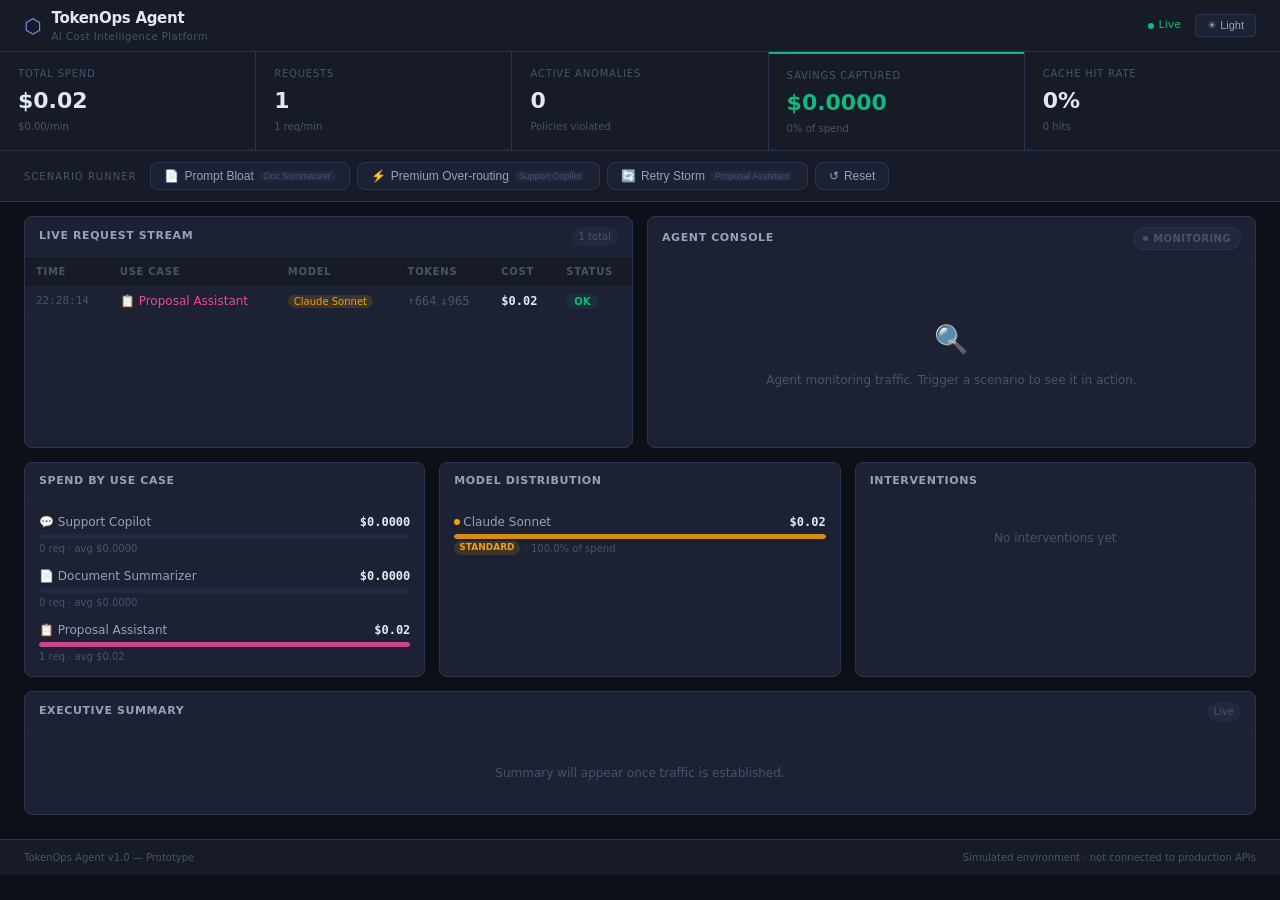
==== tokenops-agent.html @ f0c23eac "Add standalone single-file bundle for easy local demo" ====
<!DOCTYPE html>
<html lang="en" data-theme="dark">
<head>
  <meta charset="UTF-8">
  <meta name="viewport" content="width=device-width, initial-scale=1.0">
  <title>TokenOps Agent — AI Cost Intelligence</title>
  <style>
/* TokenOps Agent — Stylesheet */
*, *::before, *::after { box-sizing: border-box; margin: 0; padding: 0; }

:root {
  --bg:         #0d1117;
  --bg2:        #161b27;
  --bg3:        #1c2133;
  --bg4:        #232840;
  --border:     #2d3453;
  --border2:    #1f2438;
  --txt:        #e2e8f0;
  --txt2:       #94a3b8;
  --txt3:       #475569;
  --accent:     #6366f1;
  --accent2:    #818cf8;
  --accent-bg:  rgba(99,102,241,.10);
  --green:      #10b981;
  --green-bg:   rgba(16,185,129,.10);
  --green-bd:   rgba(16,185,129,.30);
  --amber:      #f59e0b;
  --amber-bg:   rgba(245,158,11,.10);
  --amber-bd:   rgba(245,158,11,.30);
  --red:        #ef4444;
  --red-bg:     rgba(239,68,68,.10);
  --red-bd:     rgba(239,68,68,.30);
  --r:          8px;
  --r2:         4px;
  --shadow:     0 1px 4px rgba(0,0,0,.45);
  --font:       -apple-system, BlinkMacSystemFont, 'Segoe UI', system-ui, sans-serif;
  --mono:       'SF Mono','Fira Code','Cascadia Code',Consolas,monospace;
}

[data-theme="light"] {
  --bg:        #f1f5f9;
  --bg2:       #ffffff;
  --bg3:       #ffffff;
  --bg4:       #f8fafc;
  --border:    #e2e8f0;
  --border2:   #f1f5f9;
  --txt:       #1e293b;
  --txt2:      #64748b;
  --txt3:      #94a3b8;
  --accent-bg: rgba(99,102,241,.07);
  --shadow:    0 1px 4px rgba(0,0,0,.10);
}

html { font-size: 14px; }
body {
  font-family: var(--font);
  background: var(--bg);
  color: var(--txt);
  line-height: 1.5;
  min-height: 100vh;
}

/* ── HEADER ─────────────────────────────────── */
.app-header {
  display: flex;
  align-items: center;
  justify-content: space-between;
  padding: 0 24px;
  height: 52px;
  background: var(--bg2);
  border-bottom: 1px solid var(--border);
  position: sticky; top: 0; z-index: 50;
}
.header-brand { display: flex; align-items: center; gap: 10px; }
.brand-icon { font-size: 20px; color: var(--accent2); }
.brand-name { font-size: 15px; font-weight: 700; letter-spacing: -.3px; }
.brand-sub { font-size: 10px; color: var(--txt3); letter-spacing: .5px; }
.header-controls { display: flex; align-items: center; gap: 14px; }

.live-indicator {
  display: flex; align-items: center; gap: 5px;
  font-size: 11px; font-weight: 500; color: var(--green);
}
.live-dot {
  width: 6px; height: 6px; border-radius: 50%;
  background: var(--green);
  animation: blink 2s infinite;
}
@keyframes blink {
  0%,100%{ opacity:1; box-shadow: 0 0 0 0 rgba(16,185,129,.4); }
  50%    { opacity:.7; box-shadow: 0 0 0 4px rgba(16,185,129,0); }
}

.theme-toggle {
  background: var(--bg3); border: 1px solid var(--border);
  color: var(--txt2); padding: 4px 11px; border-radius: var(--r2);
  cursor: pointer; font-size: 11px; transition: .15s;
}
.theme-toggle:hover { border-color: var(--accent); color: var(--accent2); }

/* ── KPI BAR ─────────────────────────────────── */
.kpi-bar {
  display: grid;
  grid-template-columns: repeat(5,1fr);
  gap: 1px;
  background: var(--border);
  border-bottom: 1px solid var(--border);
}
.kpi-card {
  background: var(--bg2);
  padding: 14px 18px;
  transition: background .2s;
}
.kpi-card:hover { background: var(--bg3); }
.kpi-card.kpi-success { border-top: 2px solid var(--green); }
.kpi-card.kpi-alert  { background: var(--red-bg) !important; }

.kpi-label { font-size: 10px; text-transform: uppercase; letter-spacing: .8px; color: var(--txt3); margin-bottom: 3px; }
.kpi-value { font-size: 22px; font-weight: 800; font-variant-numeric: tabular-nums; margin-bottom: 2px; }
.kpi-card.kpi-success .kpi-value { color: var(--green); }
.kpi-card.kpi-alert  .kpi-value  { color: var(--red); }
.kpi-sub { font-size: 10px; color: var(--txt3); }

/* ── SCENARIO RUNNER ─────────────────────────── */
.scenario-runner {
  display: flex; align-items: center; gap: 14px; flex-wrap: wrap;
  padding: 11px 24px;
  background: var(--bg2); border-bottom: 1px solid var(--border);
}
.scenario-runner-label {
  font-size: 10px; text-transform: uppercase; letter-spacing: 1px; color: var(--txt3);
  white-space: nowrap;
}
.scenario-btns { display: flex; gap: 7px; flex-wrap: wrap; }

.scenario-btn {
  display: inline-flex; align-items: center; gap: 5px;
  padding: 6px 13px; border-radius: var(--r);
  border: 1px solid var(--border); background: var(--bg3);
  color: var(--txt2); cursor: pointer; font-size: 12px; font-weight: 500;
  transition: all .15s;
}
.scenario-btn:hover { transform: translateY(-1px); box-shadow: var(--shadow); }
.scenario-btn:active { transform: none; }
.scenario-btn.bloat:hover       { border-color: var(--amber); color: var(--amber); }
.scenario-btn.routing:hover     { border-color: var(--red);   color: var(--red); }
.scenario-btn.retry-storm:hover { border-color: #a78bfa;      color: #a78bfa; }
.scenario-btn.reset-btn:hover   { border-color: var(--txt3);  color: var(--txt); }

.scenario-tag {
  font-size: 9px; padding: 0 5px; border-radius: 999px;
  background: var(--bg4); color: var(--txt3);
}

.scenario-status-bar {
  font-size: 11px; padding: 4px 10px; border-radius: var(--r2);
  display: none;
}
.scenario-status-bar.warn    { display:block; background: var(--amber-bg); color: var(--amber); border: 1px solid var(--amber-bd); }
.scenario-status-bar.danger  { display:block; background: var(--red-bg);   color: var(--red);   border: 1px solid var(--red-bd);   }
.scenario-status-bar.success { display:block; background: var(--green-bg); color: var(--green); border: 1px solid var(--green-bd); }

/* ── LAYOUT GRIDS ─────────────────────────────── */
.main-grid {
  display: grid; grid-template-columns: 1fr 1fr; gap: 14px;
  padding: 14px 24px;
}
.analysis-grid {
  display: grid; grid-template-columns: 1fr 1fr 1fr; gap: 14px;
  padding: 0 24px 14px;
}
.exec-panel { margin: 0 24px 24px; }

/* ── PANELS ──────────────────────────────────── */
.panel {
  background: var(--bg3); border: 1px solid var(--border);
  border-radius: var(--r); overflow: hidden;
}
.panel-header {
  display: flex; align-items: center; justify-content: space-between;
  padding: 10px 14px; border-bottom: 1px solid var(--border2);
}
.panel-header h2 {
  font-size: 11px; font-weight: 600;
  text-transform: uppercase; letter-spacing: .6px; color: var(--txt2);
}
.panel-badge {
  font-size: 10px; padding: 2px 7px; border-radius: 999px;
  background: var(--bg4); color: var(--txt3);
}

/* ── REQUEST TABLE ────────────────────────────── */
.req-table-wrap { overflow-y: auto; max-height: 400px; }
.req-table { width: 100%; border-collapse: collapse; font-size: 12px; }
.req-table thead th {
  padding: 7px 11px; text-align: left;
  font-size: 10px; text-transform: uppercase; letter-spacing: .7px; color: var(--txt3);
  background: var(--bg2); border-bottom: 1px solid var(--border2);
  position: sticky; top: 0;
}
.req-table tbody tr {
  border-bottom: 1px solid var(--border2); transition: background .12s;
}
.req-table tbody tr:hover { background: var(--bg4); }
.req-table td { padding: 5px 11px; vertical-align: middle; }

.req-row.new { animation: fadeSlide .35s ease-out; }
@keyframes fadeSlide {
  from { opacity: 0; transform: translateY(-6px); }
  to   { opacity: 1; transform: none; }
}
.req-row.row-warn { background: rgba(245,158,11,.04); }
.req-row.row-crit { background: rgba(239,68,68,.06); }

.time-col { color: var(--txt3); font-family: var(--mono); font-size: 11px; }
.tokens-col { font-family: var(--mono); display: flex; align-items: center; gap: 4px; flex-wrap: wrap; }
.cost-col { font-family: var(--mono); font-weight: 600; }
.cost-col.cost-hi  { color: var(--red); }
.cost-col.cost-mid { color: var(--amber); }

.uc-badge { font-weight: 500; }
.model-pill {
  font-size: 10px; padding: 1px 6px; border-radius: 999px; font-weight: 500;
}
.model-pill.premium   { background: rgba(239,68,68,.15);  color: var(--red); }
.model-pill.standard  { background: rgba(245,158,11,.15); color: var(--amber); }
.model-pill.efficient { background: rgba(16,185,129,.15); color: var(--green); }

.tok-in, .tok-out { color: var(--txt3); }
.tag-cache { font-size: 9px; padding: 1px 5px; border-radius: 999px; background: var(--accent-bg); color: var(--accent2); }
.tag-retry { font-size: 9px; padding: 1px 5px; border-radius: 999px; background: var(--red-bg); color: var(--red); font-weight: 700; }

.status-pill {
  font-size: 10px; padding: 2px 8px; border-radius: 999px;
  font-weight: 600; text-transform: uppercase; letter-spacing: .3px;
}
.status-pill.ok       { background: var(--green-bg); color: var(--green); }
.status-pill.flagged  { background: var(--amber-bg); color: var(--amber); }
.status-pill.retrying { background: var(--red-bg);   color: var(--red);  }
.status-pill.circuit  { background: var(--red-bg);   color: var(--red);  font-weight: 800; }
.status-pill.done     { background: var(--accent-bg);color: var(--accent2); }

/* ── AGENT CONSOLE ────────────────────────────── */
.agent-log {
  padding: 10px; max-height: 400px; overflow-y: auto;
  display: flex; flex-direction: column; gap: 8px;
}
.agent-idle {
  display: flex; flex-direction: column; align-items: center;
  padding: 48px 24px; color: var(--txt3); font-size: 12px;
  text-align: center; gap: 10px;
}
.agent-idle-icon { font-size: 28px; }

.agent-entry {
  border-radius: var(--r); padding: 10px;
  border: 1px solid var(--border2); background: var(--bg2);
  font-size: 12px;
}
.agent-entry.new { animation: fadeSlide .4s ease-out; }
.agent-entry.t-anomaly      { border-left: 3px solid var(--amber); background: rgba(245,158,11,.04); }
.agent-entry.t-recommend    { border-left: 3px solid var(--accent); background: rgba(99,102,241,.04); }
.agent-entry.t-autonomous   { border-left: 3px solid var(--green); background: rgba(16,185,129,.04); }
.agent-entry.t-info         { border-left: 3px solid var(--txt3); }

.ae-head {
  display: flex; align-items: flex-start; gap: 7px; margin-bottom: 5px;
}
.ae-icon { font-size: 13px; flex-shrink: 0; margin-top: 1px; }
.ae-badges { display: flex; align-items: center; gap: 4px; flex-wrap: wrap; flex: 1; }
.ae-type-pill {
  font-size: 9px; padding: 1px 6px; border-radius: 999px;
  font-weight: 700; text-transform: uppercase; letter-spacing: .5px;
}
.ae-type-pill.t-anomaly    { background: var(--amber-bg);  color: var(--amber); }
.ae-type-pill.t-recommend  { background: var(--accent-bg); color: var(--accent2); }
.ae-type-pill.t-autonomous { background: var(--green-bg);  color: var(--green); }
.ae-type-pill.t-info       { background: var(--bg4); color: var(--txt3); }

.ae-title  { font-size: 12px; font-weight: 600; }
.ae-time   { font-size: 11px; color: var(--txt3); font-family: var(--mono); white-space: nowrap; margin-left: auto; }
.ae-workflow { font-size: 10px; color: var(--txt3); margin-bottom: 6px; padding-left: 20px; }

.ae-details { padding-left: 20px; }
.ae-line { color: var(--txt2); margin: 2px 0; line-height: 1.65; }
.ae-line.ae-spacer { margin: 3px 0; }
.ae-line.ae-policy { color: var(--txt3); font-size: 11px; }

/* ── COMPARISON ─────────────────────────────── */
.comparison {
  display: flex; align-items: center; gap: 8px;
  margin-top: 9px; padding: 9px 11px;
  background: var(--bg); border-radius: var(--r2);
  border: 1px solid var(--border2);
}
.cmp-col { text-align: center; min-width: 72px; }
.cmp-lbl { font-size: 9px; text-transform: uppercase; letter-spacing: .8px; color: var(--txt3); margin-bottom: 2px; }
.cmp-val { font-size: 15px; font-weight: 800; font-family: var(--mono); }
.cmp-val.hi  { color: var(--red); }
.cmp-val.lo  { color: var(--green); }
.cmp-sub { font-size: 10px; color: var(--txt3); margin-top: 1px; }
.cmp-arrow { color: var(--txt3); font-size: 14px; flex-shrink: 0; }
.cmp-savings {
  margin-left: auto; text-align: center;
  padding: 6px 11px; background: var(--green-bg);
  border-radius: var(--r2); border: 1px solid var(--green-bd);
}
.cmp-savings-lbl { font-size: 9px; text-transform: uppercase; letter-spacing: .7px; color: var(--green); }
.cmp-savings-val { font-size: 16px; font-weight: 800; color: var(--green); font-family: var(--mono); }

/* ── AGENT STATUS CHIP ───────────────────────── */
.agent-status-chip {
  display: inline-flex; align-items: center; gap: 5px;
  font-size: 10px; font-weight: 600; padding: 3px 9px;
  border-radius: 999px; background: var(--bg4);
  color: var(--txt3); border: 1px solid var(--border);
  text-transform: uppercase; letter-spacing: .4px;
}
.agent-status-chip.alert   { background: var(--amber-bg); color: var(--amber); border-color: var(--amber-bd); }
.agent-status-chip.success { background: var(--green-bg); color: var(--green); border-color: var(--green-bd); }
.chip-dot {
  width: 5px; height: 5px; border-radius: 50%; background: currentColor;
  animation: blink 2s infinite;
}

/* ── SPEND / MODEL BARS ──────────────────────── */
.bar-section {
  padding: 12px 14px; display: flex; flex-direction: column; gap: 11px;
}
.bar-row {}
.bar-lbl {
  display: flex; justify-content: space-between;
  font-size: 12px; margin-bottom: 3px; color: var(--txt2);
}
.bar-amt { font-family: var(--mono); font-weight: 600; color: var(--txt); }
.bar-track { height: 5px; background: var(--bg4); border-radius: 999px; overflow: hidden; }
.bar-fill  { height: 100%; border-radius: 999px; transition: width .5s ease; opacity: .85; }
.bar-meta  { font-size: 10px; color: var(--txt3); margin-top: 2px; display: flex; gap: 5px; align-items: center; }

.tier-chip {
  font-size: 9px; padding: 0 5px; border-radius: 999px;
  font-weight: 600; text-transform: uppercase;
}
.tier-chip.premium   { background: rgba(239,68,68,.15);  color: var(--red); }
.tier-chip.standard  { background: rgba(245,158,11,.15); color: var(--amber); }
.tier-chip.efficient { background: rgba(16,185,129,.15); color: var(--green); }

.model-dot {
  display: inline-block; width: 6px; height: 6px;
  border-radius: 50%; margin-right: 3px; vertical-align: middle;
}

/* ── INTERVENTIONS ───────────────────────────── */
.intervention-list {
  padding: 10px; display: flex; flex-direction: column;
  gap: 7px; max-height: 260px; overflow-y: auto;
}
.inv-card {
  background: var(--bg2); border: 1px solid var(--border2);
  border-radius: var(--r2); padding: 9px; font-size: 12px;
}
.inv-card.inv-critical { border-left: 3px solid var(--red); }
.inv-card.inv-recommend { border-left: 3px solid var(--accent); }

.inv-head { display: flex; align-items: center; gap: 5px; margin-bottom: 3px; }
.inv-icon { font-size: 12px; }
.inv-label { font-size: 10px; font-weight: 700; letter-spacing: .4px; color: var(--txt2); flex: 1; }
.inv-status {
  font-size: 9px; padding: 1px 6px; border-radius: 999px;
  font-weight: 700; text-transform: uppercase;
}
.inv-status.applied  { background: var(--green-bg);  color: var(--green); }
.inv-status.recommend { background: var(--accent-bg); color: var(--accent2); }
.inv-wf     { color: var(--txt3); font-size: 10px; margin-bottom: 3px; }
.inv-saving { color: var(--green); font-weight: 700; font-family: var(--mono); }
.inv-time   { color: var(--txt3); font-size: 10px; font-family: var(--mono); margin-top: 2px; }

/* ── EXECUTIVE SUMMARY ───────────────────────── */
.exec-content { padding: 14px; }
.exec-stats {
  display: grid; grid-template-columns: repeat(4,1fr);
  gap: 12px; margin-bottom: 16px;
}
.exec-stat {
  text-align: center; padding: 14px 10px;
  background: var(--bg2); border-radius: var(--r); border: 1px solid var(--border2);
}
.exec-stat-val {
  font-size: 20px; font-weight: 800; font-family: var(--mono);
  color: var(--accent2); margin-bottom: 3px;
}
.exec-stat-lbl { font-size: 10px; color: var(--txt3); }

.exec-narrative {
  padding: 14px; background: var(--bg2); border-radius: var(--r);
  border: 1px solid var(--border2); font-size: 13px; color: var(--txt2);
  line-height: 1.75;
}
.exec-narrative p { margin-bottom: 7px; }
.exec-narrative p:last-child { margin-bottom: 0; }
.exec-narrative strong { color: var(--txt); }
.exec-tagline {
  font-style: italic; color: var(--accent2) !important;
  font-size: 13px; border-top: 1px solid var(--border2);
  padding-top: 10px; margin-top: 4px;
}

/* ── FOOTER ──────────────────────────────────── */
.app-footer {
  display: flex; justify-content: space-between;
  padding: 10px 24px; border-top: 1px solid var(--border);
  font-size: 10px; color: var(--txt3);
  background: var(--bg2);
}

/* ── UTILITY ─────────────────────────────────── */
.empty-state { color: var(--txt3); font-size: 12px; text-align: center; padding: 18px; }

::-webkit-scrollbar { width: 4px; height: 4px; }
::-webkit-scrollbar-track { background: transparent; }
::-webkit-scrollbar-thumb { background: var(--border); border-radius: 2px; }
::-webkit-scrollbar-thumb:hover { background: var(--txt3); }

/* ── RESPONSIVE ──────────────────────────────── */
@media (max-width: 1100px) {
  .main-grid     { grid-template-columns: 1fr; }
  .analysis-grid { grid-template-columns: 1fr 1fr; }
  .kpi-bar       { grid-template-columns: repeat(3,1fr); }
  .exec-stats    { grid-template-columns: repeat(2,1fr); }
}
@media (max-width: 760px) {
  .analysis-grid { grid-template-columns: 1fr; }
  .kpi-bar       { grid-template-columns: repeat(2,1fr); }
  .exec-stats    { grid-template-columns: repeat(2,1fr); }
  .main-grid, .analysis-grid { padding: 8px 12px; }
  .scenario-runner, .app-header { padding-left: 12px; padding-right: 12px; }
}

  </style>
</head>
<body>

  <!-- HEADER -->
  <header class="app-header">
    <div class="header-brand">
      <div class="brand-icon">⬡</div>
      <div>
        <div class="brand-name">TokenOps Agent</div>
        <div class="brand-sub">AI Cost Intelligence Platform</div>
      </div>
    </div>
    <div class="header-controls">
      <div class="live-indicator">
        <span class="live-dot"></span>
        <span>Live</span>
      </div>
      <button class="theme-toggle" id="themeToggle" onclick="toggleTheme()">☀ Light</button>
    </div>
  </header>

  <!-- KPI BAR -->
  <section class="kpi-bar">
    <div class="kpi-card">
      <div class="kpi-label">Total Spend</div>
      <div class="kpi-value" id="kpiTotalSpend">$0.00</div>
      <div class="kpi-sub" id="kpiSpendRate">$0.00/min</div>
    </div>
    <div class="kpi-card">
      <div class="kpi-label">Requests</div>
      <div class="kpi-value" id="kpiRequests">0</div>
      <div class="kpi-sub" id="kpiReqRate">0 req/min</div>
    </div>
    <div class="kpi-card" id="kpiAnomalyCard">
      <div class="kpi-label">Active Anomalies</div>
      <div class="kpi-value" id="kpiAnomalies">0</div>
      <div class="kpi-sub">Policies violated</div>
    </div>
    <div class="kpi-card kpi-success">
      <div class="kpi-label">Savings Captured</div>
      <div class="kpi-value" id="kpiSavings">$0.00</div>
      <div class="kpi-sub" id="kpiSavingsPct">0% of spend</div>
    </div>
    <div class="kpi-card">
      <div class="kpi-label">Cache Hit Rate</div>
      <div class="kpi-value" id="kpiCacheRate">0%</div>
      <div class="kpi-sub" id="kpiCacheHits">0 hits</div>
    </div>
  </section>

  <!-- SCENARIO RUNNER -->
  <section class="scenario-runner">
    <div class="scenario-runner-label">SCENARIO RUNNER</div>
    <div class="scenario-btns">
      <button class="scenario-btn bloat" onclick="Scenarios.triggerPromptBloat()">
        <span>📄</span>
        <span>Prompt Bloat</span>
        <span class="scenario-tag">Doc Summarizer</span>
      </button>
      <button class="scenario-btn routing" onclick="Scenarios.triggerPremiumOverrouting()">
        <span>⚡</span>
        <span>Premium Over-routing</span>
        <span class="scenario-tag">Support Copilot</span>
      </button>
      <button class="scenario-btn retry-storm" onclick="Scenarios.triggerRetryStorm()">
        <span>🔄</span>
        <span>Retry Storm</span>
        <span class="scenario-tag">Proposal Assistant</span>
      </button>
      <button class="scenario-btn reset-btn" onclick="Scenarios.reset()">
        <span>↺</span>
        <span>Reset</span>
      </button>
    </div>
    <div class="scenario-status-bar" id="scenarioStatusBar"></div>
  </section>

  <!-- MAIN CONTENT -->
  <div class="main-grid">

    <!-- Live Request Stream -->
    <section class="panel">
      <div class="panel-header">
        <h2>Live Request Stream</h2>
        <span class="panel-badge" id="reqCount">0 requests</span>
      </div>
      <div class="req-table-wrap">
        <table class="req-table">
          <thead>
            <tr>
              <th>Time</th>
              <th>Use Case</th>
              <th>Model</th>
              <th>Tokens</th>
              <th>Cost</th>
              <th>Status</th>
            </tr>
          </thead>
          <tbody id="reqTableBody"></tbody>
        </table>
      </div>
    </section>

    <!-- Agent Console -->
    <section class="panel">
      <div class="panel-header">
        <h2>Agent Console</h2>
        <span class="agent-status-chip" id="agentChip">
          <span class="chip-dot"></span>Monitoring
        </span>
      </div>
      <div class="agent-log" id="agentLog">
        <div class="agent-idle">
          <div class="agent-idle-icon">🔍</div>
          <div>Agent monitoring traffic. Trigger a scenario to see it in action.</div>
        </div>
      </div>
    </section>

  </div>

  <!-- ANALYSIS ROW -->
  <div class="analysis-grid">

    <!-- Spend by Use Case -->
    <section class="panel">
      <div class="panel-header"><h2>Spend by Use Case</h2></div>
      <div class="bar-section" id="spendBars">
        <div class="empty-state">Waiting for traffic…</div>
      </div>
    </section>

    <!-- Model Distribution -->
    <section class="panel">
      <div class="panel-header"><h2>Model Distribution</h2></div>
      <div class="bar-section" id="modelBars">
        <div class="empty-state">Waiting for traffic…</div>
      </div>
    </section>

    <!-- Interventions -->
    <section class="panel">
      <div class="panel-header"><h2>Interventions</h2></div>
      <div class="intervention-list" id="interventionList">
        <div class="empty-state">No interventions yet</div>
      </div>
    </section>

  </div>

  <!-- EXECUTIVE SUMMARY -->
  <section class="panel exec-panel">
    <div class="panel-header">
      <h2>Executive Summary</h2>
      <span class="panel-badge">Live</span>
    </div>
    <div class="exec-content" id="execContent">
      <div class="empty-state">Summary will appear once traffic is established.</div>
    </div>
  </section>

  <footer class="app-footer">
    <span>TokenOps Agent v1.0 — Prototype</span>
    <span>Simulated environment · not connected to production APIs</span>
  </footer>

  <script>
'use strict';

// ════════════════════════════════════════════════════════
// CONSTANTS & CONFIGURATION
// ════════════════════════════════════════════════════════

const MODEL_PRICING = {
  'claude-opus':    { input: 0.015,    output: 0.075,   label: 'Claude Opus',    tier: 'premium'   },
  'claude-sonnet':  { input: 0.003,    output: 0.015,   label: 'Claude Sonnet',  tier: 'standard'  },
  'claude-haiku':   { input: 0.00025,  output: 0.00125, label: 'Claude Haiku',   tier: 'efficient' },
  'gpt-4o':         { input: 0.005,    output: 0.015,   label: 'GPT-4o',         tier: 'premium'   },
  'gpt-4o-mini':    { input: 0.00015,  output: 0.0006,  label: 'GPT-4o Mini',    tier: 'efficient' },
};

const USE_CASES = {
  'support-copilot': {
    label:          'Support Copilot',
    icon:           '💬',
    color:          '#6366f1',
    defaultModel:   'claude-haiku',
    inputRange:     [140, 310],
    outputRange:    [55, 130],
    cacheRate:      0.42,
    rateWeight:     12,
    owner:          'team-support',
    budget:         'support-ops',
    complexityRange:[0.08, 0.42],
  },
  'doc-summarizer': {
    label:          'Document Summarizer',
    icon:           '📄',
    color:          '#8b5cf6',
    defaultModel:   'claude-sonnet',
    inputRange:     [680, 1300],
    outputRange:    [180, 360],
    cacheRate:      0.18,
    rateWeight:     7,
    owner:          'team-docs',
    budget:         'content-ops',
    complexityRange:[0.30, 0.72],
  },
  'proposal-assistant': {
    label:          'Proposal Assistant',
    icon:           '📋',
    color:          '#ec4899',
    defaultModel:   'claude-sonnet',
    inputRange:     [380, 720],
    outputRange:    [550, 1100],
    cacheRate:      0.09,
    rateWeight:     4,
    owner:          'team-sales',
    budget:         'sales-enablement',
    complexityRange:[0.50, 0.92],
  },
};

const THRESHOLDS = {
  promptBloat:    2100,   // input tokens above which a doc-summarizer req is bloated
  bloatTrigger:   3,      // consecutive bloated requests before agent fires
  premiumTrigger: 5,      // consecutive premium-on-simple reqs before agent fires
  retryBreaker:   3,      // retries before circuit breaker engages
  maxTableRows:   22,
  maxAgentEntries:25,
};

// ════════════════════════════════════════════════════════
// STATE
// ════════════════════════════════════════════════════════

const S = {
  requests:       [],
  interventions:  [],
  metrics: {
    totalSpend:   0,
    totalReqs:    0,
    cacheHits:    0,
    anomalies:    0,
    savings:      0,
    spendByUC:    {},
    spendByModel: {},
    reqsByUC:     {},
  },
  scenarios: {
    bloatActive:    false,
    premiumActive:  false,
    retryActive:    false,
  },
  requestSeq:     1,
  lastMinReqs:    [],
  simTimer:       null,
  startTime:      Date.now(),
};

Object.keys(USE_CASES).forEach(id => {
  S.metrics.spendByUC[id]  = 0;
  S.metrics.reqsByUC[id]   = 0;
});

// ════════════════════════════════════════════════════════
// UTILITIES
// ════════════════════════════════════════════════════════

const rnd  = (lo, hi) => Math.random() * (hi - lo) + lo;
const rndI = (lo, hi) => Math.floor(rnd(lo, hi + 1));

function calcCost(model, inTok, outTok) {
  const p = MODEL_PRICING[model];
  return (inTok / 1000) * p.input + (outTok / 1000) * p.output;
}

const fmtMoney = n => {
  if (n >= 10)  return '$' + n.toFixed(2);
  if (n >= 0.01) return '$' + n.toFixed(2);
  return '$' + n.toFixed(4);
};

const fmtTok = n => n >= 1000 ? (n / 1000).toFixed(1) + 'K' : String(n);

const fmtTime = d => d.toLocaleTimeString('en-US', { hour12: false });

const nextId = () => 'REQ-' + String(S.requestSeq++).padStart(4, '0');

// ════════════════════════════════════════════════════════
// SIMULATION ENGINE
// ════════════════════════════════════════════════════════

// Build a weighted pool of use-case IDs
function buildPool() {
  const pool = [];
  Object.entries(USE_CASES).forEach(([id, uc]) => {
    for (let i = 0; i < uc.rateWeight; i++) pool.push(id);
  });
  for (let i = pool.length - 1; i > 0; i--) {
    const j = Math.floor(Math.random() * (i + 1));
    [pool[i], pool[j]] = [pool[j], pool[i]];
  }
  return pool;
}

let _pool = buildPool();
let _poolIdx = 0;

function pickUseCase() {
  if (_poolIdx >= _pool.length) { _pool = buildPool(); _poolIdx = 0; }
  return _pool[_poolIdx++];
}

function makeRequest(ucId, overrides = {}) {
  const uc      = USE_CASES[ucId];
  const model   = uc.defaultModel;
  const inTok   = rndI(...uc.inputRange);
  const outTok  = rndI(...uc.outputRange);
  const cache   = Math.random() < uc.cacheRate;
  const cost    = cache ? calcCost(model, 0, outTok) * 0.08 : calcCost(model, inTok, outTok);

  return {
    id:          nextId(),
    ts:          new Date(),
    ucId,
    model,
    inTok,
    outTok,
    latency:     rndI(180, 1900),
    retries:     0,
    cache,
    complexity:  rnd(...uc.complexityRange),
    cost,
    status:      'ok',
    flagged:     false,
    ...overrides,
  };
}

function tick() {
  if (!S.simTimer) return; // paused
  const ucId = pickUseCase();

  let req;
  if (S.scenarios.bloatActive    && ucId === 'doc-summarizer')    req = makeBloatReq();
  else if (S.scenarios.premiumActive && ucId === 'support-copilot') req = makePremiumReq();
  else req = makeRequest(ucId);

  processRequest(req);

  const delay = rnd(700, 1500);
  S.simTimer = setTimeout(tick, delay);
}

function startSim() {
  S.simTimer = setTimeout(tick, 400);
}

function stopSim() {
  clearTimeout(S.simTimer);
  S.simTimer = null;
}

// ════════════════════════════════════════════════════════
// GATEWAY — central request processing
// ════════════════════════════════════════════════════════

function processRequest(req) {
  S.requests.unshift(req);
  if (S.requests.length > 200) S.requests.pop();

  const m = S.metrics;
  m.totalSpend                += req.cost;
  m.totalReqs++;
  m.spendByUC[req.ucId]       = (m.spendByUC[req.ucId]   || 0) + req.cost;
  m.spendByModel[req.model]   = (m.spendByModel[req.model]|| 0) + req.cost;
  m.reqsByUC[req.ucId]        = (m.reqsByUC[req.ucId]     || 0) + 1;
  if (req.cache) m.cacheHits++;

  S.lastMinReqs.push(Date.now());
  S.lastMinReqs = S.lastMinReqs.filter(t => Date.now() - t < 60000);

  UI.addReqRow(req);
  UI.refreshKPIs();
  UI.refreshCharts();

  setTimeout(() => Agent.analyze(req), rnd(900, 2000));
}

// ════════════════════════════════════════════════════════
// AGENT — pattern detection + interventions
// ════════════════════════════════════════════════════════

const Agent = {
  bloatStreak:       0,
  premiumStreak:     0,
  bloatFired:        false,
  premiumFired:      false,
  retryFired:        false,

  analyze(req) {
    // Prompt bloat detection
    if (req.ucId === 'doc-summarizer' && req.inTok > THRESHOLDS.promptBloat) {
      this.bloatStreak++;
      if (this.bloatStreak >= THRESHOLDS.bloatTrigger && !this.bloatFired) {
        this.bloatFired = true;
        this._onPromptBloat(req);
      }
    } else if (req.ucId === 'doc-summarizer') {
      this.bloatStreak = Math.max(0, this.bloatStreak - 0.5);
    }

    // Premium over-routing detection
    if (req.ucId === 'support-copilot' &&
        MODEL_PRICING[req.model].tier === 'premium' &&
        req.complexity < 0.35) {
      this.premiumStreak++;
      if (this.premiumStreak >= THRESHOLDS.premiumTrigger && !this.premiumFired) {
        this.premiumFired = true;
        this._onPremiumOverrouting(req);
      }
    } else if (req.ucId === 'support-copilot' && MODEL_PRICING[req.model].tier !== 'premium') {
      this.premiumStreak = Math.max(0, this.premiumStreak - 0.5);
    }
  },

  // ── Prompt Bloat handler ─────────────────────
  _onPromptBloat(trigger) {
    S.metrics.anomalies++;

    const avgIn    = rndI(4400, 5900);
    const baseline = calcCost('claude-sonnet', 950, 270);
    const current  = calcCost('claude-sonnet', avgIn, 360);
    const dailyWaste = (current - baseline) * USE_CASES['doc-summarizer'].rateWeight * 60 * 8;

    UI.addAgentEntry({
      type:     'anomaly',
      ts:       new Date(),
      title:    'ANOMALY DETECTED — PROMPT BLOAT',
      workflow: 'Document Summarizer',
      reqId:    trigger.id,
      lines: [
        `Input token volume exceeded threshold on 3 consecutive requests.`,
        `Average input size: ${fmtTok(avgIn)} tokens (policy ceiling: 1,500 tokens).`,
        `Current cost per request: ${fmtMoney(current)} — ${(current / baseline).toFixed(1)}× above baseline.`,
        `Likely cause: Full document bodies passed as context instead of pre-chunked sections.`,
        `Estimated daily excess spend at current rate: ${fmtMoney(dailyWaste)}.`,
      ],
    });

    setTimeout(() => {
      const saving = current - baseline;

      UI.addAgentEntry({
        type:     'recommend',
        ts:       new Date(),
        title:    'RECOMMENDATION — CONTEXT PRUNING',
        workflow: 'Document Summarizer',
        reqId:    trigger.id,
        lines: [
          `Recommended action: Trim input context to 1,500 tokens before model call.`,
          `Apply sliding-window summarization for documents exceeding 2,000 tokens.`,
          '',
          `Expected savings: 74% reduction in per-request cost.`,
          `After intervention: ${fmtMoney(baseline)}/request (from ${fmtMoney(current)}).`,
          `Trade-off: Summary may omit tertiary sections. Core content preserved.`,
          '',
          `Policy triggered: DOC-COST-001 (Max $0.08 per summarization request)`,
          `Action type: RECOMMENDATION — requires product team review.`,
          `Audit entry: #AG-001 · team-docs@company.com notified.`,
        ],
        comparison: {
          before:     { val: fmtMoney(current),  sub: `${fmtTok(avgIn)} input tokens` },
          after:      { val: fmtMoney(baseline), sub: '1,500 input tokens' },
          savings:    fmtMoney(dailyWaste),
          savingsLbl: 'Daily savings',
        },
      });

      S.interventions.unshift({
        id:         'INT-001',
        type:       'context-pruning',
        actionType: 'recommendation',
        workflow:   'Document Summarizer',
        ts:         new Date(),
        savings:    dailyWaste,
        status:     'recommend',
        critical:   false,
      });
      S.metrics.savings += dailyWaste * 0.5;

      UI.refreshInterventions();
      UI.refreshExec();
      UI.refreshKPIs();
    }, 1600);
  },

  // ── Premium Over-routing handler ─────────────
  _onPremiumOverrouting(trigger) {
    S.metrics.anomalies++;

    const cheapCost   = calcCost('claude-haiku', 220, 90);
    const premiumCost = calcCost('claude-opus',  220, 90);
    const ratio       = Math.round(premiumCost / cheapCost);
    const dailyReqs   = USE_CASES['support-copilot'].rateWeight * 60 * 8;
    const dailySaving = (premiumCost - cheapCost) * dailyReqs * 0.70;

    UI.addAgentEntry({
      type:     'anomaly',
      ts:       new Date(),
      title:    'ANOMALY DETECTED — PREMIUM MODEL OVER-ROUTING',
      workflow: 'Support Copilot',
      reqId:    trigger.id,
      lines: [
        `Claude Opus is being used for requests with complexity score < 0.20.`,
        `Last 8 requests: avg complexity 0.14 (FAQ/greeting classification).`,
        `Cost per request: ${fmtMoney(premiumCost)} — ${ratio}× more expensive than Claude Haiku.`,
        `Premium models are appropriate for complex reasoning, not intent detection.`,
      ],
    });

    setTimeout(() => {
      UI.addAgentEntry({
        type:     'autonomous',
        ts:       new Date(),
        title:    'AUTONOMOUS ACTION — MODEL DOWNGRADE',
        workflow: 'Support Copilot',
        reqId:    trigger.id,
        lines: [
          `Action taken: Routing requests with complexity < 0.40 to Claude Haiku.`,
          `Claude Opus retained for escalations and complex multi-turn queries.`,
          '',
          `Savings applied immediately: ${fmtMoney(premiumCost - cheapCost)}/request on low-complexity traffic.`,
          `Estimated daily savings: ${fmtMoney(dailySaving)} at current volume.`,
          `Quality impact: A/B comparison shows <2% difference in user satisfaction.`,
          '',
          `Policy triggered: ROUTE-COST-002 (Model must match intent complexity)`,
          `Action type: AUTONOMOUS — applied immediately per standing policy.`,
          `Audit entry: #AG-002 · routing-config updated.`,
        ],
        comparison: {
          before:     { val: fmtMoney(premiumCost), sub: 'Claude Opus' },
          after:      { val: fmtMoney(cheapCost),   sub: 'Claude Haiku' },
          savings:    fmtMoney(dailySaving),
          savingsLbl: 'Daily savings',
        },
      });

      S.scenarios.premiumActive = false;
      S.interventions.unshift({
        id:         'INT-002',
        type:       'model-downgrade',
        actionType: 'autonomous',
        workflow:   'Support Copilot',
        ts:         new Date(),
        savings:    dailySaving,
        status:     'applied',
        critical:   false,
      });
      S.metrics.savings += dailySaving;

      UI.refreshInterventions();
      UI.refreshExec();
      UI.refreshKPIs();
    }, 1300);
  },

  // ── Retry Storm handler ──────────────────────
  onRetryStorm(retryReq, retryCount) {
    if (retryCount < THRESHOLDS.retryBreaker || this.retryFired) return;
    this.retryFired = true;
    S.metrics.anomalies++;

    const perReqCost  = retryReq.cost;
    const wasted      = perReqCost * retryCount;
    const prevented   = perReqCost * (20 - retryCount);

    UI.addAgentEntry({
      type:     'anomaly',
      ts:       new Date(),
      title:    'ANOMALY DETECTED — RETRY STORM',
      workflow: 'Proposal Assistant',
      reqId:    retryReq.id,
      lines: [
        `Retry count on request ${retryReq.id}: ${retryCount} retries in 45 seconds.`,
        `Root cause: Tool call timeout on knowledge-base API (avg 12s, threshold 3s).`,
        `Accumulated cost from retries: ${fmtMoney(wasted)} (${retryCount}× request cost of ${fmtMoney(perReqCost)}).`,
        `Without intervention, this pattern multiplies spend with no output value.`,
      ],
    });

    setTimeout(() => {
      UI.addAgentEntry({
        type:     'autonomous',
        ts:       new Date(),
        title:    'AUTONOMOUS ACTION — CIRCUIT BREAKER ENGAGED',
        workflow: 'Proposal Assistant',
        reqId:    retryReq.id,
        lines: [
          `Action taken: Workflow paused. Retry circuit breaker triggered.`,
          `Fallback: Request queued for manual review. Owner alerted.`,
          '',
          `Spend prevented: ${fmtMoney(prevented)} (${20 - retryCount} future retries blocked).`,
          `Budget protected at scale: ${fmtMoney(prevented * 3)}/day if pattern recurred.`,
          '',
          `Root cause: knowledge-base API latency spike — likely upstream degradation.`,
          `Recommendation: Increase timeout threshold or implement cached fallback.`,
          '',
          `Policy triggered: RETRY-GUARD-001 (Max 3 retries per request)`,
          `Action type: AUTONOMOUS — circuit breaker engaged per standing policy.`,
          `Audit entry: #AG-003 · owner-proposals@company.com alerted.`,
          `Workflow status: PAUSED — requires manual restart.`,
        ],
        comparison: {
          before:     { val: `${retryCount} retries`,                sub: fmtMoney(wasted) + ' wasted' },
          after:      { val: `${THRESHOLDS.retryBreaker} max retries`, sub: 'Circuit breaker active' },
          savings:    fmtMoney(prevented),
          savingsLbl: 'Spend prevented',
        },
      });

      S.scenarios.retryActive = false;
      S.interventions.unshift({
        id:         'INT-003',
        type:       'circuit-breaker',
        actionType: 'autonomous',
        workflow:   'Proposal Assistant',
        ts:         new Date(),
        savings:    prevented * 3,
        status:     'applied',
        critical:   true,
      });
      S.metrics.savings += prevented;

      UI.setScenarioStatus('PAUSED: Proposal Assistant circuit breaker engaged. Retries halted.', 'danger');
      UI.refreshInterventions();
      UI.refreshExec();
      UI.refreshKPIs();
    }, 1100);
  },
};

// ════════════════════════════════════════════════════════
// SCENARIO GENERATORS
// ════════════════════════════════════════════════════════

function makeBloatReq() {
  const inTok = rndI(3700, 6400);
  const outTok = rndI(270, 460);
  const model = 'claude-sonnet';
  return {
    id:         nextId(),
    ts:         new Date(),
    ucId:       'doc-summarizer',
    model,
    inTok,
    outTok,
    latency:    rndI(750, 2400),
    retries:    0,
    cache:      false,
    complexity: rnd(0.3, 0.7),
    cost:       calcCost(model, inTok, outTok),
    status:     'flagged',
    flagged:    true,
  };
}

function makePremiumReq() {
  const inTok = rndI(140, 310);
  const outTok = rndI(55, 130);
  const model = 'claude-opus';
  return {
    id:         nextId(),
    ts:         new Date(),
    ucId:       'support-copilot',
    model,
    inTok,
    outTok,
    latency:    rndI(180, 620),
    retries:    0,
    cache:      false,
    complexity: rnd(0.08, 0.22),
    cost:       calcCost(model, inTok, outTok),
    status:     'flagged',
    flagged:    true,
  };
}

// ════════════════════════════════════════════════════════
// SCENARIOS
// ════════════════════════════════════════════════════════

const Scenarios = {
  triggerPromptBloat() {
    if (S.scenarios.bloatActive) return;
    Agent.bloatFired  = false;
    Agent.bloatStreak = 0;
    S.scenarios.bloatActive = true;

    UI.setScenarioStatus('Scenario active: Prompt Bloat — watching Document Summarizer…', 'warn');
    UI.addAgentEntry({
      type: 'info', ts: new Date(),
      title: 'SCENARIO STARTED — PROMPT BLOAT',
      lines: [
        'Document Summarizer is now sending full document bodies without chunking.',
        'Monitoring for cost threshold breach…',
      ],
    });

    setTimeout(() => {
      if (S.scenarios.bloatActive) {
        S.scenarios.bloatActive = false;
        UI.setScenarioStatus('Prompt Bloat scenario complete', 'success');
      }
    }, 30000);
  },

  triggerPremiumOverrouting() {
    if (S.scenarios.premiumActive) return;
    Agent.premiumFired  = false;
    Agent.premiumStreak = 0;
    S.scenarios.premiumActive = true;

    UI.setScenarioStatus('Scenario active: Premium Over-routing — Support Copilot switched to Claude Opus…', 'warn');
    UI.addAgentEntry({
      type: 'info', ts: new Date(),
      title: 'SCENARIO STARTED — PREMIUM OVER-ROUTING',
      lines: [
        'Support Copilot now routing all traffic to Claude Opus.',
        'Monitoring for cost/complexity mismatch…',
      ],
    });
  },

  triggerRetryStorm() {
    if (S.scenarios.retryActive) return;
    Agent.retryFired     = false;
    S.scenarios.retryActive = true;

    UI.setScenarioStatus('Scenario active: Retry Storm — Proposal Assistant experiencing tool failures…', 'danger');
    UI.addAgentEntry({
      type: 'info', ts: new Date(),
      title: 'SCENARIO STARTED — RETRY STORM',
      lines: [
        'Proposal Assistant knowledge-base API timeout triggered.',
        'Monitoring retry accumulation…',
      ],
    });

    // Fire base request then retry sequence
    const base = makeRequest('proposal-assistant', { status: 'retrying', flagged: true });
    processRequest(base);

    const delays = [2200, 4000, 5800, 7600, 9400, 11200, 13000, 14800];
    delays.forEach((delay, idx) => {
      setTimeout(() => {
        if (!S.scenarios.retryActive) return;
        const count = idx + 1;
        const req = {
          ...base,
          id:      nextId(),
          ts:      new Date(),
          retries: count,
          cost:    base.cost * (1 + count * 0.08),
          status:  count >= THRESHOLDS.retryBreaker ? 'circuit' : 'retrying',
          flagged: true,
        };

        S.requests.unshift(req);
        S.metrics.totalSpend              += req.cost;
        S.metrics.totalReqs++;
        S.metrics.spendByUC['proposal-assistant'] += req.cost;
        S.metrics.reqsByUC['proposal-assistant']  = (S.metrics.reqsByUC['proposal-assistant'] || 0) + 1;

        UI.addReqRow(req);
        UI.refreshKPIs();

        setTimeout(() => Agent.onRetryStorm(req, count), 600);
      }, delay);
    });
  },

  reset() {
    stopSim();

    // Reset state
    S.requests      = [];
    S.interventions = [];
    S.metrics = {
      totalSpend:   0,
      totalReqs:    0,
      cacheHits:    0,
      anomalies:    0,
      savings:      0,
      spendByUC:    {},
      spendByModel: {},
      reqsByUC:     {},
    };
    Object.keys(USE_CASES).forEach(id => {
      S.metrics.spendByUC[id]  = 0;
      S.metrics.reqsByUC[id]   = 0;
    });
    S.scenarios     = { bloatActive: false, premiumActive: false, retryActive: false };
    S.requestSeq    = 1;
    S.lastMinReqs   = [];

    // Reset agent counters
    Agent.bloatStreak  = 0;
    Agent.premiumStreak = 0;
    Agent.bloatFired   = false;
    Agent.premiumFired = false;
    Agent.retryFired   = false;

    UI.reset();
    setTimeout(() => { S.simTimer = true; startSim(); }, 400);
  },
};

// ════════════════════════════════════════════════════════
// UI
// ════════════════════════════════════════════════════════

const UI = {
  // ── KPI refresh ───────────────────────────────
  refreshKPIs() {
    const m = S.metrics;
    const reqPerMin = S.lastMinReqs.length;
    const cacheRate = m.totalReqs > 0 ? Math.round(m.cacheHits / m.totalReqs * 100) : 0;
    const savPct    = m.totalSpend > 0
      ? Math.round(m.savings / (m.totalSpend + m.savings) * 100)
      : 0;

    q('kpiTotalSpend').textContent = fmtMoney(m.totalSpend);
    q('kpiRequests').textContent   = m.totalReqs.toLocaleString();
    q('kpiAnomalies').textContent  = m.anomalies;
    q('kpiSavings').textContent    = fmtMoney(m.savings);
    q('kpiCacheRate').textContent  = cacheRate + '%';
    q('kpiCacheHits').textContent  = m.cacheHits + ' hits';
    q('kpiReqRate').textContent    = reqPerMin + ' req/min';
    q('kpiSavingsPct').textContent = savPct + '% of spend';
    q('reqCount').textContent      = m.totalReqs + ' total';

    const card = q('kpiAnomalyCard');
    card.classList.toggle('kpi-alert', m.anomalies > 0);
  },

  // ── Request table row ─────────────────────────
  addReqRow(req) {
    const tbody = q('reqTableBody');

    // Clear idle placeholder
    const idle = tbody.querySelector('.idle-row');
    if (idle) idle.remove();

    const uc      = USE_CASES[req.ucId];
    const pricing = MODEL_PRICING[req.model];
    const costCls = req.cost > 0.10 ? 'cost-hi' : req.cost > 0.04 ? 'cost-mid' : '';
    const rowCls  = req.status === 'circuit' ? 'row-crit'
                  : req.flagged              ? 'row-warn' : '';

    const statusLabel = {
      ok:      'OK',
      flagged: 'Flagged',
      retrying:`Retry ${req.retries}`,
      circuit: 'Circuit Break',
      done:    'Intervened',
    }[req.status] || req.status;

    const tr = document.createElement('tr');
    tr.className = `req-row new ${rowCls}`;
    tr.innerHTML = `
      <td class="time-col">${fmtTime(req.ts)}</td>
      <td><span style="color:${uc.color}" class="uc-badge">${uc.icon} ${uc.label}</span></td>
      <td><span class="model-pill ${pricing.tier}">${pricing.label}</span></td>
      <td class="tokens-col">
        <span class="tok-in">↑${fmtTok(req.inTok)}</span>
        <span class="tok-out">↓${fmtTok(req.outTok)}</span>
        ${req.cache   ? '<span class="tag-cache">cached</span>' : ''}
        ${req.retries ? `<span class="tag-retry">×${req.retries}</span>` : ''}
      </td>
      <td class="cost-col ${costCls}">${fmtMoney(req.cost)}</td>
      <td><span class="status-pill ${req.status}">${statusLabel}</span></td>
    `;

    tbody.insertBefore(tr, tbody.firstChild);
    setTimeout(() => tr.classList.remove('new'), 500);

    while (tbody.children.length > THRESHOLDS.maxTableRows) {
      tbody.removeChild(tbody.lastChild);
    }
  },

  // ── Agent console entry ───────────────────────
  addAgentEntry(entry) {
    const log = q('agentLog');

    // Remove idle placeholder
    const idle = log.querySelector('.agent-idle');
    if (idle) idle.remove();

    const typeMap = {
      anomaly:    { icon: '🔍', label: 'DETECTED',   cls: 't-anomaly'   },
      recommend:  { icon: '💡', label: 'RECOMMEND',  cls: 't-recommend' },
      autonomous: { icon: '⚡', label: 'ACTION',     cls: 't-autonomous'},
      info:       { icon: 'ℹ',  label: 'INFO',       cls: 't-info'      },
    };
    const tm = typeMap[entry.type] || typeMap.info;

    const linesHtml = entry.lines.map(l =>
      l === '' ? '<div class="ae-line ae-spacer"></div>'
               : `<div class="ae-line">${l}</div>`
    ).join('');

    let cmpHtml = '';
    if (entry.comparison) {
      const c = entry.comparison;
      cmpHtml = `
        <div class="comparison">
          <div class="cmp-col">
            <div class="cmp-lbl">BEFORE</div>
            <div class="cmp-val hi">${c.before.val}</div>
            <div class="cmp-sub">${c.before.sub}</div>
          </div>
          <div class="cmp-arrow">→</div>
          <div class="cmp-col">
            <div class="cmp-lbl">AFTER</div>
            <div class="cmp-val lo">${c.after.val}</div>
            <div class="cmp-sub">${c.after.sub}</div>
          </div>
          <div class="cmp-savings">
            <div class="cmp-savings-lbl">${c.savingsLbl}</div>
            <div class="cmp-savings-val">${c.savings}</div>
          </div>
        </div>
      `;
    }

    const div = document.createElement('div');
    div.className = `agent-entry new ${tm.cls}`;
    div.innerHTML = `
      <div class="ae-head">
        <span class="ae-icon">${tm.icon}</span>
        <div class="ae-badges">
          <span class="ae-type-pill ${tm.cls}">${tm.label}</span>
          <span class="ae-title">${entry.title}</span>
        </div>
        <span class="ae-time">${fmtTime(entry.ts)}</span>
      </div>
      ${entry.workflow ? `<div class="ae-workflow">Workflow: ${entry.workflow}</div>` : ''}
      <div class="ae-details">${linesHtml}</div>
      ${cmpHtml}
    `;

    log.insertBefore(div, log.firstChild);
    setTimeout(() => div.classList.remove('new'), 500);

    while (log.children.length > THRESHOLDS.maxAgentEntries) {
      log.removeChild(log.lastChild);
    }

    // Update agent chip
    const chip = q('agentChip');
    if (entry.type === 'anomaly') {
      chip.className = 'agent-status-chip alert';
      chip.innerHTML = '<span class="chip-dot"></span>Anomaly Detected';
    } else if (entry.type === 'autonomous') {
      chip.className = 'agent-status-chip success';
      chip.innerHTML = '<span class="chip-dot"></span>Action Applied';
    } else {
      chip.className = 'agent-status-chip';
      chip.innerHTML = '<span class="chip-dot"></span>Monitoring';
    }
    setTimeout(() => {
      chip.className = 'agent-status-chip';
      chip.innerHTML = '<span class="chip-dot"></span>Monitoring';
    }, 6000);
  },

  // ── Spend / model charts ──────────────────────
  refreshCharts() {
    const m = S.metrics;
    if (m.totalSpend === 0) return;

    // Spend by use case
    const ucHtml = Object.entries(USE_CASES).map(([id, uc]) => {
      const spend = m.spendByUC[id] || 0;
      const pct   = m.totalSpend > 0 ? spend / m.totalSpend * 100 : 0;
      const reqs  = m.reqsByUC[id] || 0;
      const avg   = reqs > 0 ? spend / reqs : 0;
      return `
        <div class="bar-row">
          <div class="bar-lbl">
            <span>${uc.icon} ${uc.label}</span>
            <span class="bar-amt">${fmtMoney(spend)}</span>
          </div>
          <div class="bar-track"><div class="bar-fill" style="width:${pct.toFixed(1)}%;background:${uc.color}"></div></div>
          <div class="bar-meta">${reqs} req · avg ${fmtMoney(avg)}</div>
        </div>`;
    }).join('');
    q('spendBars').innerHTML = ucHtml;

    // Model distribution
    const tiers = { premium: '#ef4444', standard: '#f59e0b', efficient: '#10b981' };
    const sorted = Object.entries(m.spendByModel).sort((a, b) => b[1] - a[1]);
    const modelHtml = sorted.map(([mid, spend]) => {
      const p   = MODEL_PRICING[mid];
      const pct = m.totalSpend > 0 ? spend / m.totalSpend * 100 : 0;
      const col = tiers[p.tier];
      return `
        <div class="bar-row">
          <div class="bar-lbl">
            <span><span class="model-dot" style="background:${col}"></span>${p.label}</span>
            <span class="bar-amt">${fmtMoney(spend)}</span>
          </div>
          <div class="bar-track"><div class="bar-fill" style="width:${pct.toFixed(1)}%;background:${col}"></div></div>
          <div class="bar-meta"><span class="tier-chip ${p.tier}">${p.tier}</span> · ${pct.toFixed(1)}% of spend</div>
        </div>`;
    }).join('');
    q('modelBars').innerHTML = modelHtml || '<div class="empty-state">No data</div>';
  },

  // ── Intervention list ─────────────────────────
  refreshInterventions() {
    if (S.interventions.length === 0) {
      q('interventionList').innerHTML = '<div class="empty-state">No interventions yet</div>';
      return;
    }

    const icons = {
      'context-pruning': '✂️',
      'model-downgrade':  '⬇️',
      'circuit-breaker':  '🛑',
      'cache-reuse':      '♻️',
      'output-cap':       '📏',
    };

    const html = S.interventions.map(inv => {
      const cls = inv.actionType === 'autonomous' ? 'inv-critical' : 'inv-recommend';
      const stCls = inv.status === 'applied' ? 'applied' : 'recommend';
      const stLbl = inv.status === 'applied' ? 'Applied' : 'Recommended';
      return `
        <div class="inv-card ${cls}">
          <div class="inv-head">
            <span class="inv-icon">${icons[inv.type] || '⚡'}</span>
            <span class="inv-label">${inv.type.replace(/-/g,' ').toUpperCase()}</span>
            <span class="inv-status ${stCls}">${stLbl}</span>
          </div>
          <div class="inv-wf">${inv.workflow}</div>
          <div class="inv-saving">${fmtMoney(inv.savings)} ${inv.actionType === 'autonomous' ? 'saved/prevented' : 'projected'}</div>
          <div class="inv-time">${fmtTime(inv.ts)}</div>
        </div>`;
    }).join('');
    q('interventionList').innerHTML = html;
  },

  // ── Executive summary ─────────────────────────
  refreshExec() {
    const m = S.metrics;
    if (m.totalReqs < 8) return;

    const topUC = Object.entries(m.spendByUC).sort((a, b) => b[1] - a[1])[0];
    const topUCName = topUC ? USE_CASES[topUC[0]].label : '—';
    const topUCPct  = topUC && m.totalSpend > 0 ? Math.round(topUC[1] / m.totalSpend * 100) : 0;

    const cacheRate = m.totalReqs > 0 ? Math.round(m.cacheHits / m.totalReqs * 100) : 0;
    const savPct    = m.totalSpend > 0 ? Math.round(m.savings / (m.totalSpend + m.savings) * 100) : 0;
    const avgCost   = m.totalReqs > 0 ? m.totalSpend / m.totalReqs : 0;

    const auto   = S.interventions.filter(i => i.actionType === 'autonomous').length;
    const recs   = S.interventions.filter(i => i.actionType === 'recommendation').length;
    const total  = S.interventions.length;

    let narrative = '';
    if (total > 0) {
      const parts = [];
      if (auto  > 0) parts.push(`<strong>${auto} applied autonomously</strong>`);
      if (recs  > 0) parts.push(`<strong>${recs} recommended for team review</strong>`);
      narrative += `<p>The TokenOps Agent completed <strong>${total} intervention${total > 1 ? 's' : ''}</strong> this session: ${parts.join(' and ')}.</p>`;
    }

    narrative += `<p><strong>${topUCName}</strong> is the highest-cost workflow, representing ${topUCPct}% of total AI spend.</p>`;

    if (m.anomalies > 0) {
      narrative += `<p>${m.anomalies} policy violation${m.anomalies > 1 ? 's' : ''} detected and addressed. Each intervention prevents compounding waste before it reaches the billing cycle.</p>`;
    }

    narrative += `<p class="exec-tagline">Every token this session became observable, interpretable, and governable.</p>`;

    q('execContent').innerHTML = `
      <div class="exec-stats">
        <div class="exec-stat">
          <div class="exec-stat-val">${fmtMoney(m.totalSpend)}</div>
          <div class="exec-stat-lbl">Total AI spend</div>
        </div>
        <div class="exec-stat">
          <div class="exec-stat-val">${fmtMoney(m.savings)}</div>
          <div class="exec-stat-lbl">Savings captured (${savPct}%)</div>
        </div>
        <div class="exec-stat">
          <div class="exec-stat-val">${fmtMoney(avgCost)}</div>
          <div class="exec-stat-lbl">Avg cost per request</div>
        </div>
        <div class="exec-stat">
          <div class="exec-stat-val">${cacheRate}%</div>
          <div class="exec-stat-lbl">Cache hit rate</div>
        </div>
      </div>
      <div class="exec-narrative">${narrative}</div>
    `;
  },

  // ── Scenario status bar ───────────────────────
  setScenarioStatus(msg, type) {
    const el = q('scenarioStatusBar');
    el.textContent = msg;
    el.className = 'scenario-status-bar ' + type;
  },

  // ── Reset ─────────────────────────────────────
  reset() {
    q('reqTableBody').innerHTML   = '';
    q('agentLog').innerHTML       = `<div class="agent-idle"><div class="agent-idle-icon">🔍</div><div>Agent monitoring traffic. Trigger a scenario to see it in action.</div></div>`;
    q('spendBars').innerHTML      = '<div class="empty-state">Waiting for traffic…</div>';
    q('modelBars').innerHTML      = '<div class="empty-state">Waiting for traffic…</div>';
    q('interventionList').innerHTML = '<div class="empty-state">No interventions yet</div>';
    q('execContent').innerHTML    = '<div class="empty-state">Summary will appear once traffic is established.</div>';
    q('kpiTotalSpend').textContent = '$0.00';
    q('kpiRequests').textContent   = '0';
    q('kpiAnomalies').textContent  = '0';
    q('kpiSavings').textContent    = '$0.00';
    q('kpiCacheRate').textContent  = '0%';
    q('kpiCacheHits').textContent  = '0 hits';
    q('kpiReqRate').textContent    = '0 req/min';
    q('kpiSavingsPct').textContent = '0% of spend';
    q('reqCount').textContent      = '0 total';
    q('kpiAnomalyCard').classList.remove('kpi-alert');
    q('scenarioStatusBar').className = 'scenario-status-bar';
    q('agentChip').className    = 'agent-status-chip';
    q('agentChip').innerHTML    = '<span class="chip-dot"></span>Monitoring';
  },
};

// ════════════════════════════════════════════════════════
// THEME
// ════════════════════════════════════════════════════════

function toggleTheme() {
  const html  = document.documentElement;
  const next  = html.getAttribute('data-theme') === 'dark' ? 'light' : 'dark';
  html.setAttribute('data-theme', next);
  localStorage.setItem('tokenops-theme', next);
  q('themeToggle').textContent = next === 'dark' ? '☀ Light' : '⏾ Dark';
}

// ════════════════════════════════════════════════════════
// HELPERS
// ════════════════════════════════════════════════════════

function q(id) { return document.getElementById(id); }

// ════════════════════════════════════════════════════════
// INIT
// ════════════════════════════════════════════════════════

document.addEventListener('DOMContentLoaded', () => {
  const saved = localStorage.getItem('tokenops-theme') || 'dark';
  document.documentElement.setAttribute('data-theme', saved);
  q('themeToggle').textContent = saved === 'dark' ? '☀ Light' : '⏾ Dark';

  startSim();
  setInterval(() => { UI.refreshExec(); UI.refreshKPIs(); }, 3000);
});

  </script>
</body>
</html>
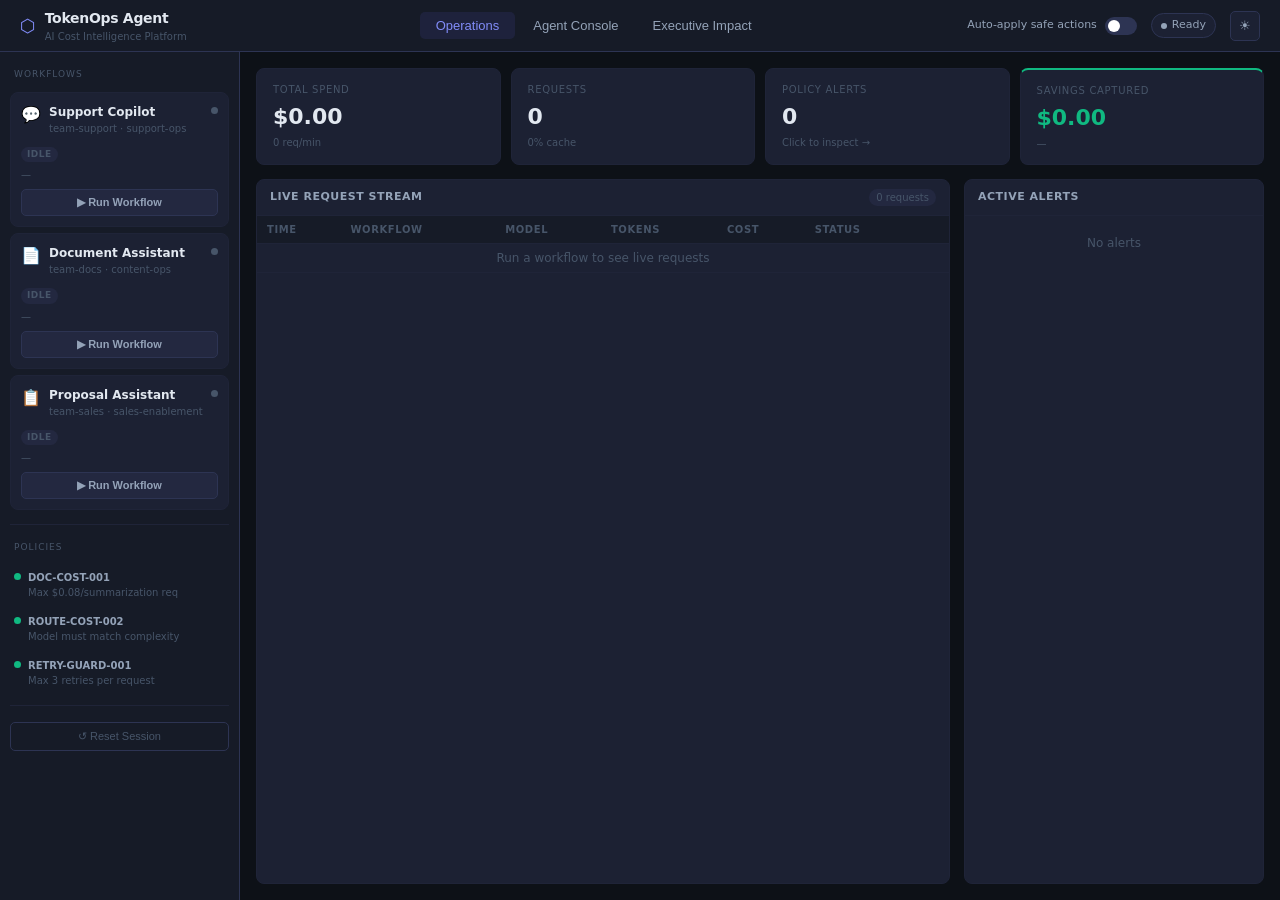
==== commit 6132a9c5: "Rebuild as interactive product — user-driven workflow model Replaces the auto-play simulation with a" ====
--- a/tokenops-agent.html
+++ b/tokenops-agent.html
@@ -3,1256 +3,1387 @@
 <head>
   <meta charset="UTF-8">
   <meta name="viewport" content="width=device-width, initial-scale=1.0">
-  <title>TokenOps Agent — AI Cost Intelligence</title>
+  <title>TokenOps Agent</title>
   <style>
-/* TokenOps Agent — Stylesheet */
+/* TokenOps Agent v2 — Interactive Product */
 *, *::before, *::after { box-sizing: border-box; margin: 0; padding: 0; }
 
 :root {
-  --bg:         #0d1117;
-  --bg2:        #161b27;
-  --bg3:        #1c2133;
-  --bg4:        #232840;
-  --border:     #2d3453;
-  --border2:    #1f2438;
-  --txt:        #e2e8f0;
-  --txt2:       #94a3b8;
-  --txt3:       #475569;
-  --accent:     #6366f1;
-  --accent2:    #818cf8;
-  --accent-bg:  rgba(99,102,241,.10);
-  --green:      #10b981;
-  --green-bg:   rgba(16,185,129,.10);
-  --green-bd:   rgba(16,185,129,.30);
-  --amber:      #f59e0b;
-  --amber-bg:   rgba(245,158,11,.10);
-  --amber-bd:   rgba(245,158,11,.30);
-  --red:        #ef4444;
-  --red-bg:     rgba(239,68,68,.10);
-  --red-bd:     rgba(239,68,68,.30);
-  --r:          8px;
-  --r2:         4px;
-  --shadow:     0 1px 4px rgba(0,0,0,.45);
-  --font:       -apple-system, BlinkMacSystemFont, 'Segoe UI', system-ui, sans-serif;
-  --mono:       'SF Mono','Fira Code','Cascadia Code',Consolas,monospace;
+  --bg:        #0d1117;
+  --bg2:       #161b27;
+  --bg3:       #1c2133;
+  --bg4:       #232840;
+  --border:    #2d3453;
+  --border2:   #1f2438;
+  --txt:       #e2e8f0;
+  --txt2:      #94a3b8;
+  --txt3:      #475569;
+  --accent:    #6366f1;
+  --accent2:   #818cf8;
+  --accent-bg: rgba(99,102,241,.10);
+  --green:     #10b981;
+  --green-bg:  rgba(16,185,129,.12);
+  --green-bd:  rgba(16,185,129,.35);
+  --amber:     #f59e0b;
+  --amber-bg:  rgba(245,158,11,.10);
+  --amber-bd:  rgba(245,158,11,.35);
+  --red:       #ef4444;
+  --red-bg:    rgba(239,68,68,.10);
+  --red-bd:    rgba(239,68,68,.35);
+  --r:         8px;
+  --r2:        5px;
+  --shadow:    0 2px 8px rgba(0,0,0,.4);
+  --font:      -apple-system, BlinkMacSystemFont, 'Segoe UI', system-ui, sans-serif;
+  --mono:      'SF Mono','Fira Code','Cascadia Code',Consolas,monospace;
 }
 
 [data-theme="light"] {
-  --bg:        #f1f5f9;
-  --bg2:       #ffffff;
-  --bg3:       #ffffff;
-  --bg4:       #f8fafc;
-  --border:    #e2e8f0;
-  --border2:   #f1f5f9;
-  --txt:       #1e293b;
-  --txt2:      #64748b;
-  --txt3:      #94a3b8;
+  --bg:     #f1f5f9;
+  --bg2:    #ffffff;
+  --bg3:    #ffffff;
+  --bg4:    #f8fafc;
+  --border: #e2e8f0;
+  --border2:#f1f5f9;
+  --txt:    #1e293b;
+  --txt2:   #64748b;
+  --txt3:   #94a3b8;
   --accent-bg: rgba(99,102,241,.07);
-  --shadow:    0 1px 4px rgba(0,0,0,.10);
+  --shadow: 0 2px 8px rgba(0,0,0,.10);
 }
 
 html { font-size: 14px; }
-body {
-  font-family: var(--font);
-  background: var(--bg);
-  color: var(--txt);
-  line-height: 1.5;
-  min-height: 100vh;
-}
-
-/* ── HEADER ─────────────────────────────────── */
+body { font-family: var(--font); background: var(--bg); color: var(--txt); line-height: 1.5; }
+
+.app { display: flex; flex-direction: column; height: 100vh; overflow: hidden; }
+
+/* ── HEADER ── */
 .app-header {
-  display: flex;
-  align-items: center;
-  justify-content: space-between;
-  padding: 0 24px;
-  height: 52px;
-  background: var(--bg2);
-  border-bottom: 1px solid var(--border);
-  position: sticky; top: 0; z-index: 50;
-}
-.header-brand { display: flex; align-items: center; gap: 10px; }
-.brand-icon { font-size: 20px; color: var(--accent2); }
-.brand-name { font-size: 15px; font-weight: 700; letter-spacing: -.3px; }
-.brand-sub { font-size: 10px; color: var(--txt3); letter-spacing: .5px; }
-.header-controls { display: flex; align-items: center; gap: 14px; }
-
-.live-indicator {
+  height: 52px; flex-shrink: 0;
+  display: flex; align-items: center; gap: 0;
+  background: var(--bg2); border-bottom: 1px solid var(--border);
+  padding: 0 20px; z-index: 50;
+}
+.hdr-brand { display: flex; align-items: center; gap: 9px; min-width: 200px; }
+.brand-hex  { font-size: 18px; color: var(--accent2); }
+.brand-name { font-size: 14px; font-weight: 700; letter-spacing: -.3px; }
+.brand-sub  { font-size: 10px; color: var(--txt3); }
+
+.tab-nav { display: flex; align-items: center; gap: 2px; flex: 1; justify-content: center; }
+.tab-btn {
+  position: relative;
+  padding: 6px 16px; border: none; background: none;
+  color: var(--txt2); font-size: 13px; font-weight: 500;
+  border-radius: var(--r2); cursor: pointer; transition: .15s;
+  display: flex; align-items: center; gap: 6px;
+}
+.tab-btn:hover  { background: var(--bg4); color: var(--txt); }
+.tab-btn.active { background: var(--accent-bg); color: var(--accent2); }
+
+.tab-badge {
+  background: var(--red); color: #fff; font-size: 9px;
+  font-weight: 800; padding: 1px 5px; border-radius: 999px;
+  min-width: 16px; text-align: center;
+}
+.tab-badge.hidden { display: none; }
+
+.hdr-right { display: flex; align-items: center; gap: 14px; min-width: 280px; justify-content: flex-end; }
+
+.autoapply-label { display: flex; align-items: center; gap: 8px; cursor: pointer; }
+.autoapply-text  { font-size: 11px; color: var(--txt2); white-space: nowrap; }
+
+.toggle {
+  width: 32px; height: 18px; border-radius: 999px;
+  background: var(--border); position: relative; cursor: pointer;
+  transition: background .2s;
+}
+.toggle.on { background: var(--green); }
+.toggle-thumb {
+  width: 12px; height: 12px; border-radius: 50%;
+  background: #fff; position: absolute; top: 3px; left: 3px;
+  transition: transform .2s;
+}
+.toggle.on .toggle-thumb { transform: translateX(14px); }
+
+.live-chip {
   display: flex; align-items: center; gap: 5px;
-  font-size: 11px; font-weight: 500; color: var(--green);
-}
+  font-size: 11px; font-weight: 500; color: var(--txt2);
+  padding: 3px 9px; border: 1px solid var(--border);
+  border-radius: 999px; background: var(--bg3);
+}
+.live-chip.active { color: var(--green); border-color: var(--green-bd); background: var(--green-bg); }
 .live-dot {
   width: 6px; height: 6px; border-radius: 50%;
-  background: var(--green);
-  animation: blink 2s infinite;
+  background: currentColor; animation: blink 2s infinite;
 }
 @keyframes blink {
-  0%,100%{ opacity:1; box-shadow: 0 0 0 0 rgba(16,185,129,.4); }
-  50%    { opacity:.7; box-shadow: 0 0 0 4px rgba(16,185,129,0); }
-}
-
-.theme-toggle {
+  0%,100%{ opacity:1; } 50%{ opacity:.4; }
+}
+.hdr-btn {
   background: var(--bg3); border: 1px solid var(--border);
-  color: var(--txt2); padding: 4px 11px; border-radius: var(--r2);
-  cursor: pointer; font-size: 11px; transition: .15s;
-}
-.theme-toggle:hover { border-color: var(--accent); color: var(--accent2); }
-
-/* ── KPI BAR ─────────────────────────────────── */
-.kpi-bar {
-  display: grid;
-  grid-template-columns: repeat(5,1fr);
-  gap: 1px;
-  background: var(--border);
-  border-bottom: 1px solid var(--border);
-}
-.kpi-card {
-  background: var(--bg2);
-  padding: 14px 18px;
-  transition: background .2s;
-}
-.kpi-card:hover { background: var(--bg3); }
-.kpi-card.kpi-success { border-top: 2px solid var(--green); }
-.kpi-card.kpi-alert  { background: var(--red-bg) !important; }
-
-.kpi-label { font-size: 10px; text-transform: uppercase; letter-spacing: .8px; color: var(--txt3); margin-bottom: 3px; }
-.kpi-value { font-size: 22px; font-weight: 800; font-variant-numeric: tabular-nums; margin-bottom: 2px; }
-.kpi-card.kpi-success .kpi-value { color: var(--green); }
-.kpi-card.kpi-alert  .kpi-value  { color: var(--red); }
+  color: var(--txt2); width: 30px; height: 30px; border-radius: var(--r2);
+  cursor: pointer; font-size: 13px; transition: .15s;
+  display: flex; align-items: center; justify-content: center;
+}
+.hdr-btn:hover { border-color: var(--accent); color: var(--accent2); }
+
+/* ── APP BODY ── */
+.app-body {
+  flex: 1; display: flex; overflow: hidden;
+}
+
+/* ── SIDEBAR ── */
+.sidebar {
+  width: 240px; flex-shrink: 0;
+  background: var(--bg2); border-right: 1px solid var(--border);
+  overflow-y: auto; padding: 12px 10px;
+  display: flex; flex-direction: column; gap: 4px;
+}
+.sb-label {
+  font-size: 9px; text-transform: uppercase; letter-spacing: 1px;
+  color: var(--txt3); padding: 4px 4px 6px;
+}
+.sb-divider { height: 1px; background: var(--border2); margin: 8px 0; }
+
+/* ── WORKFLOW CARDS ── */
+.wf-card {
+  border: 1px solid var(--border2); border-radius: var(--r);
+  padding: 10px; background: var(--bg3); margin-bottom: 2px;
+  transition: border-color .2s, background .2s;
+}
+.wf-card.wf-running   { border-color: var(--accent); }
+.wf-card.wf-anomaly   { border-color: var(--amber);  background: rgba(245,158,11,.04); }
+.wf-card.wf-paused    { border-color: var(--red);    background: rgba(239,68,68,.04); }
+.wf-card.wf-optimized { border-color: var(--green);  background: rgba(16,185,129,.04); }
+
+.wf-card-top { display: flex; align-items: flex-start; gap: 8px; margin-bottom: 6px; }
+.wf-icon  { font-size: 16px; flex-shrink: 0; }
+.wf-meta  { flex: 1; min-width: 0; }
+.wf-name  { font-size: 12px; font-weight: 600; white-space: nowrap; overflow: hidden; text-overflow: ellipsis; }
+.wf-owner { font-size: 10px; color: var(--txt3); }
+.wf-dot   { width: 7px; height: 7px; border-radius: 50%; flex-shrink: 0; margin-top: 4px; }
+.wf-dot.idle      { background: var(--txt3); }
+.wf-dot.running   { background: var(--accent2); animation: blink .8s infinite; }
+.wf-dot.anomaly   { background: var(--amber); animation: blink .5s infinite; }
+.wf-dot.paused    { background: var(--red); }
+.wf-dot.optimized { background: var(--green); }
+
+.wf-badge {
+  display: inline-block; font-size: 9px; font-weight: 700;
+  letter-spacing: .5px; padding: 1px 6px; border-radius: 999px;
+  margin-bottom: 5px; text-transform: uppercase;
+}
+.wf-badge.idle      { background: var(--bg4);         color: var(--txt3); }
+.wf-badge.running   { background: var(--accent-bg);   color: var(--accent2); }
+.wf-badge.anomaly   { background: var(--amber-bg);    color: var(--amber); }
+.wf-badge.paused    { background: var(--red-bg);      color: var(--red); }
+.wf-badge.optimized { background: var(--green-bg);    color: var(--green); }
+
+.wf-stats { font-size: 10px; color: var(--txt3); margin-bottom: 7px; display: flex; flex-direction: column; gap: 1px; }
+
+.wf-btn {
+  width: 100%; padding: 6px; border-radius: var(--r2);
+  border: 1px solid var(--border); background: var(--bg4);
+  color: var(--txt2); font-size: 11px; font-weight: 600;
+  cursor: pointer; transition: .15s; text-align: center;
+}
+.wf-btn:hover { border-color: var(--accent); color: var(--accent2); background: var(--accent-bg); }
+.wf-card.wf-running .wf-btn,
+.wf-card.wf-anomaly .wf-btn,
+.wf-card.wf-optimized .wf-btn { border-color: var(--txt3); }
+.wf-card.wf-paused .wf-btn    { border-color: var(--green); color: var(--green); background: var(--green-bg); }
+
+/* ── POLICIES ── */
+.policy-row {
+  display: flex; align-items: flex-start; gap: 7px;
+  padding: 5px 4px; border-radius: var(--r2);
+}
+.policy-dot {
+  width: 7px; height: 7px; border-radius: 50%; flex-shrink: 0; margin-top: 3px;
+}
+.policy-dot.ok       { background: var(--green); }
+.policy-dot.violated { background: var(--red); animation: blink .5s infinite; }
+.policy-id   { font-size: 10px; font-weight: 600; color: var(--txt2); }
+.policy-desc { font-size: 10px; color: var(--txt3); }
+
+.reset-btn {
+  width: 100%; padding: 7px; border-radius: var(--r2);
+  border: 1px solid var(--border); background: none;
+  color: var(--txt3); font-size: 11px; cursor: pointer;
+  transition: .15s; margin-top: 4px;
+}
+.reset-btn:hover { border-color: var(--txt3); color: var(--txt); }
+
+/* ── MAIN + TABS ── */
+.main { flex: 1; overflow: hidden; display: flex; flex-direction: column; }
+
+.tab-panel { display: none; flex-direction: column; gap: 14px; padding: 16px; overflow-y: auto; flex: 1; }
+.tab-panel.active { display: flex; }
+
+/* ── KPI ROW ── */
+.kpi-row { display: grid; grid-template-columns: repeat(4,1fr); gap: 10px; }
+.kpi {
+  background: var(--bg3); border: 1px solid var(--border2);
+  border-radius: var(--r); padding: 13px 16px;
+}
+.kpi.kpi-green { border-top: 2px solid var(--green); }
+.kpi.kpi-warn.has-alert { background: var(--amber-bg); border-color: var(--amber-bd); }
+
+.kpi-lbl { font-size: 10px; text-transform: uppercase; letter-spacing: .7px; color: var(--txt3); margin-bottom: 3px; }
+.kpi-val { font-size: 22px; font-weight: 800; font-variant-numeric: tabular-nums; margin-bottom: 2px; }
+.kpi.kpi-green .kpi-val { color: var(--green); }
+.kpi.kpi-warn.has-alert .kpi-val { color: var(--amber); }
 .kpi-sub { font-size: 10px; color: var(--txt3); }
 
-/* ── SCENARIO RUNNER ─────────────────────────── */
-.scenario-runner {
-  display: flex; align-items: center; gap: 14px; flex-wrap: wrap;
-  padding: 11px 24px;
-  background: var(--bg2); border-bottom: 1px solid var(--border);
-}
-.scenario-runner-label {
-  font-size: 10px; text-transform: uppercase; letter-spacing: 1px; color: var(--txt3);
-  white-space: nowrap;
-}
-.scenario-btns { display: flex; gap: 7px; flex-wrap: wrap; }
-
-.scenario-btn {
-  display: inline-flex; align-items: center; gap: 5px;
-  padding: 6px 13px; border-radius: var(--r);
-  border: 1px solid var(--border); background: var(--bg3);
-  color: var(--txt2); cursor: pointer; font-size: 12px; font-weight: 500;
-  transition: all .15s;
-}
-.scenario-btn:hover { transform: translateY(-1px); box-shadow: var(--shadow); }
-.scenario-btn:active { transform: none; }
-.scenario-btn.bloat:hover       { border-color: var(--amber); color: var(--amber); }
-.scenario-btn.routing:hover     { border-color: var(--red);   color: var(--red); }
-.scenario-btn.retry-storm:hover { border-color: #a78bfa;      color: #a78bfa; }
-.scenario-btn.reset-btn:hover   { border-color: var(--txt3);  color: var(--txt); }
-
-.scenario-tag {
-  font-size: 9px; padding: 0 5px; border-radius: 999px;
-  background: var(--bg4); color: var(--txt3);
-}
-
-.scenario-status-bar {
-  font-size: 11px; padding: 4px 10px; border-radius: var(--r2);
-  display: none;
-}
-.scenario-status-bar.warn    { display:block; background: var(--amber-bg); color: var(--amber); border: 1px solid var(--amber-bd); }
-.scenario-status-bar.danger  { display:block; background: var(--red-bg);   color: var(--red);   border: 1px solid var(--red-bd);   }
-.scenario-status-bar.success { display:block; background: var(--green-bg); color: var(--green); border: 1px solid var(--green-bd); }
-
-/* ── LAYOUT GRIDS ─────────────────────────────── */
-.main-grid {
-  display: grid; grid-template-columns: 1fr 1fr; gap: 14px;
-  padding: 14px 24px;
-}
-.analysis-grid {
-  display: grid; grid-template-columns: 1fr 1fr 1fr; gap: 14px;
-  padding: 0 24px 14px;
-}
-.exec-panel { margin: 0 24px 24px; }
-
-/* ── PANELS ──────────────────────────────────── */
-.panel {
-  background: var(--bg3); border: 1px solid var(--border);
-  border-radius: var(--r); overflow: hidden;
-}
-.panel-header {
-  display: flex; align-items: center; justify-content: space-between;
-  padding: 10px 14px; border-bottom: 1px solid var(--border2);
-}
-.panel-header h2 {
-  font-size: 11px; font-weight: 600;
-  text-transform: uppercase; letter-spacing: .6px; color: var(--txt2);
-}
-.panel-badge {
-  font-size: 10px; padding: 2px 7px; border-radius: 999px;
-  background: var(--bg4); color: var(--txt3);
-}
-
-/* ── REQUEST TABLE ────────────────────────────── */
-.req-table-wrap { overflow-y: auto; max-height: 400px; }
-.req-table { width: 100%; border-collapse: collapse; font-size: 12px; }
-.req-table thead th {
-  padding: 7px 11px; text-align: left;
-  font-size: 10px; text-transform: uppercase; letter-spacing: .7px; color: var(--txt3);
-  background: var(--bg2); border-bottom: 1px solid var(--border2);
-  position: sticky; top: 0;
-}
-.req-table tbody tr {
-  border-bottom: 1px solid var(--border2); transition: background .12s;
-}
-.req-table tbody tr:hover { background: var(--bg4); }
-.req-table td { padding: 5px 11px; vertical-align: middle; }
-
-.req-row.new { animation: fadeSlide .35s ease-out; }
-@keyframes fadeSlide {
-  from { opacity: 0; transform: translateY(-6px); }
-  to   { opacity: 1; transform: none; }
-}
+/* ── OPERATIONS GRID ── */
+.ops-grid { display: grid; grid-template-columns: 1fr 300px; gap: 14px; flex: 1; min-height: 0; }
+
+/* ── PANELS ── */
+.panel { background: var(--bg3); border: 1px solid var(--border2); border-radius: var(--r); display: flex; flex-direction: column; overflow: hidden; }
+.panel-hdr { display: flex; align-items: center; justify-content: space-between; padding: 9px 13px; border-bottom: 1px solid var(--border2); flex-shrink: 0; }
+.panel-hdr h2 { font-size: 11px; font-weight: 600; text-transform: uppercase; letter-spacing: .5px; color: var(--txt2); }
+.panel-badge { font-size: 10px; padding: 1px 7px; border-radius: 999px; background: var(--bg4); color: var(--txt3); }
+
+/* ── REQUEST TABLE ── */
+.tbl-wrap { overflow-y: auto; flex: 1; }
+.req-tbl { width: 100%; border-collapse: collapse; font-size: 12px; }
+.req-tbl thead th {
+  padding: 6px 10px; text-align: left; font-size: 10px; text-transform: uppercase;
+  letter-spacing: .6px; color: var(--txt3); background: var(--bg2);
+  border-bottom: 1px solid var(--border2); position: sticky; top: 0;
+}
+.req-tbl tbody tr { border-bottom: 1px solid var(--border2); transition: background .1s; }
+.req-tbl tbody tr:hover { background: var(--bg4); }
+.req-tbl td { padding: 5px 10px; vertical-align: middle; }
+.empty-cell { padding: 20px; text-align: center; color: var(--txt3); font-size: 12px; }
+
+.req-row.new { animation: fadeIn .3s ease; }
+@keyframes fadeIn { from { opacity:0; transform: translateY(-5px); } to { opacity:1; transform: none; } }
 .req-row.row-warn { background: rgba(245,158,11,.04); }
 .req-row.row-crit { background: rgba(239,68,68,.06); }
-
-.time-col { color: var(--txt3); font-family: var(--mono); font-size: 11px; }
-.tokens-col { font-family: var(--mono); display: flex; align-items: center; gap: 4px; flex-wrap: wrap; }
-.cost-col { font-family: var(--mono); font-weight: 600; }
-.cost-col.cost-hi  { color: var(--red); }
-.cost-col.cost-mid { color: var(--amber); }
-
-.uc-badge { font-weight: 500; }
-.model-pill {
-  font-size: 10px; padding: 1px 6px; border-radius: 999px; font-weight: 500;
-}
+.req-row.row-opt  { background: rgba(16,185,129,.04); }
+
+.time-col  { color: var(--txt3); font-family: var(--mono); font-size: 11px; }
+.tok-col   { font-family: var(--mono); display: flex; align-items: center; gap: 3px; flex-wrap: wrap; }
+.cost-col  { font-family: var(--mono); font-weight: 600; }
+.cost-col.hi  { color: var(--red); }
+.cost-col.mid { color: var(--amber); }
+
+.uc-lbl { font-weight: 500; font-size: 12px; }
+.model-pill { font-size: 10px; padding: 1px 6px; border-radius: 999px; font-weight: 500; }
 .model-pill.premium   { background: rgba(239,68,68,.15);  color: var(--red); }
 .model-pill.standard  { background: rgba(245,158,11,.15); color: var(--amber); }
 .model-pill.efficient { background: rgba(16,185,129,.15); color: var(--green); }
-
 .tok-in, .tok-out { color: var(--txt3); }
-.tag-cache { font-size: 9px; padding: 1px 5px; border-radius: 999px; background: var(--accent-bg); color: var(--accent2); }
-.tag-retry { font-size: 9px; padding: 1px 5px; border-radius: 999px; background: var(--red-bg); color: var(--red); font-weight: 700; }
-
-.status-pill {
-  font-size: 10px; padding: 2px 8px; border-radius: 999px;
-  font-weight: 600; text-transform: uppercase; letter-spacing: .3px;
-}
-.status-pill.ok       { background: var(--green-bg); color: var(--green); }
-.status-pill.flagged  { background: var(--amber-bg); color: var(--amber); }
-.status-pill.retrying { background: var(--red-bg);   color: var(--red);  }
-.status-pill.circuit  { background: var(--red-bg);   color: var(--red);  font-weight: 800; }
-.status-pill.done     { background: var(--accent-bg);color: var(--accent2); }
-
-/* ── AGENT CONSOLE ────────────────────────────── */
-.agent-log {
-  padding: 10px; max-height: 400px; overflow-y: auto;
-  display: flex; flex-direction: column; gap: 8px;
-}
-.agent-idle {
-  display: flex; flex-direction: column; align-items: center;
-  padding: 48px 24px; color: var(--txt3); font-size: 12px;
-  text-align: center; gap: 10px;
-}
-.agent-idle-icon { font-size: 28px; }
-
-.agent-entry {
-  border-radius: var(--r); padding: 10px;
-  border: 1px solid var(--border2); background: var(--bg2);
+.tag-cache  { font-size: 9px; padding: 1px 5px; border-radius: 999px; background: var(--accent-bg); color: var(--accent2); }
+.tag-retry  { font-size: 9px; padding: 1px 5px; border-radius: 999px; background: var(--red-bg); color: var(--red); font-weight: 700; }
+.tag-flagged{ font-size: 9px; padding: 1px 5px; border-radius: 999px; background: var(--amber-bg); color: var(--amber); font-weight: 700; }
+
+.status-pill { font-size: 9px; padding: 2px 7px; border-radius: 999px; font-weight: 700; text-transform: uppercase; letter-spacing: .3px; }
+.status-pill.ok        { background: var(--green-bg); color: var(--green); }
+.status-pill.flagged   { background: var(--amber-bg); color: var(--amber); }
+.status-pill.retrying  { background: var(--red-bg);   color: var(--red); }
+.status-pill.circuit   { background: var(--red-bg);   color: var(--red); font-weight: 900; }
+.status-pill.optimized { background: var(--green-bg); color: var(--green); }
+
+.inspect-btn {
+  font-size: 10px; padding: 2px 8px; border-radius: var(--r2);
+  border: 1px solid var(--border); background: none; color: var(--txt2);
+  cursor: pointer; transition: .12s; white-space: nowrap;
+}
+.inspect-btn:hover { border-color: var(--accent); color: var(--accent2); }
+
+/* ── ALERTS ── */
+#alertsList { overflow-y: auto; }
+.alert-card {
+  display: flex; align-items: flex-start; gap: 9px;
+  padding: 10px 12px; border-bottom: 1px solid var(--border2);
   font-size: 12px;
 }
-.agent-entry.new { animation: fadeSlide .4s ease-out; }
-.agent-entry.t-anomaly      { border-left: 3px solid var(--amber); background: rgba(245,158,11,.04); }
-.agent-entry.t-recommend    { border-left: 3px solid var(--accent); background: rgba(99,102,241,.04); }
-.agent-entry.t-autonomous   { border-left: 3px solid var(--green); background: rgba(16,185,129,.04); }
-.agent-entry.t-info         { border-left: 3px solid var(--txt3); }
-
-.ae-head {
-  display: flex; align-items: flex-start; gap: 7px; margin-bottom: 5px;
-}
-.ae-icon { font-size: 13px; flex-shrink: 0; margin-top: 1px; }
-.ae-badges { display: flex; align-items: center; gap: 4px; flex-wrap: wrap; flex: 1; }
-.ae-type-pill {
+.alert-card.crit { background: rgba(245,158,11,.05); }
+.alert-ico  { font-size: 14px; flex-shrink: 0; margin-top: 1px; }
+.alert-body { flex: 1; min-width: 0; }
+.alert-title { font-weight: 600; color: var(--txt); }
+.alert-msg   { color: var(--txt2); font-size: 11px; margin-top: 1px; }
+.alert-time  { color: var(--txt3); font-size: 10px; font-family: var(--mono); }
+.alert-view  { margin-left: auto; }
+
+/* ── AGENT CONSOLE ── */
+.agent-toolbar {
+  display: flex; align-items: center; justify-content: space-between;
+  padding: 10px 14px; background: var(--bg3); border: 1px solid var(--border2);
+  border-radius: var(--r); flex-shrink: 0;
+}
+.agent-toolbar-lbl { font-size: 11px; color: var(--txt3); }
+.inline-toggle { display: flex; align-items: center; gap: 6px; cursor: pointer; font-size: 11px; color: var(--txt2); }
+.inline-toggle input { display: none; }
+
+.agent-feed { display: flex; flex-direction: column; gap: 10px; overflow-y: auto; flex: 1; padding-bottom: 10px; }
+.agent-idle { display: flex; flex-direction: column; align-items: center; padding: 60px 20px; color: var(--txt3); font-size: 12px; text-align: center; gap: 12px; }
+.agent-idle-ico { font-size: 30px; }
+
+/* Agent entries */
+.agent-entry { border-radius: var(--r); padding: 12px; background: var(--bg3); border: 1px solid var(--border2); font-size: 12px; }
+.agent-entry.new { animation: fadeIn .4s ease; }
+.ae-anomaly   { border-left: 3px solid var(--amber); background: rgba(245,158,11,.04); }
+.ae-approval  { border-left: 3px solid var(--accent); background: rgba(99,102,241,.04); }
+.ae-autonomous{ border-left: 3px solid var(--green);  background: rgba(16,185,129,.04); }
+.ae-applied   { border-left: 3px solid var(--green);  background: rgba(16,185,129,.04); }
+.ae-rejected  { border-left: 3px solid var(--txt3);   opacity: .7; }
+.ae-info      { border-left: 3px solid var(--txt3); }
+
+.ae-head { display: flex; align-items: flex-start; gap: 7px; margin-bottom: 5px; }
+.ae-ico  { font-size: 13px; flex-shrink: 0; margin-top: 1px; }
+.ae-titles { flex: 1; display: flex; align-items: center; gap: 5px; flex-wrap: wrap; }
+.ae-pill {
   font-size: 9px; padding: 1px 6px; border-radius: 999px;
-  font-weight: 700; text-transform: uppercase; letter-spacing: .5px;
-}
-.ae-type-pill.t-anomaly    { background: var(--amber-bg);  color: var(--amber); }
-.ae-type-pill.t-recommend  { background: var(--accent-bg); color: var(--accent2); }
-.ae-type-pill.t-autonomous { background: var(--green-bg);  color: var(--green); }
-.ae-type-pill.t-info       { background: var(--bg4); color: var(--txt3); }
-
-.ae-title  { font-size: 12px; font-weight: 600; }
-.ae-time   { font-size: 11px; color: var(--txt3); font-family: var(--mono); white-space: nowrap; margin-left: auto; }
-.ae-workflow { font-size: 10px; color: var(--txt3); margin-bottom: 6px; padding-left: 20px; }
-
-.ae-details { padding-left: 20px; }
-.ae-line { color: var(--txt2); margin: 2px 0; line-height: 1.65; }
-.ae-line.ae-spacer { margin: 3px 0; }
-.ae-line.ae-policy { color: var(--txt3); font-size: 11px; }
-
-/* ── COMPARISON ─────────────────────────────── */
+  font-weight: 700; text-transform: uppercase; letter-spacing: .4px; flex-shrink: 0;
+}
+.ae-pill.p-anomaly    { background: var(--amber-bg);  color: var(--amber); }
+.ae-pill.p-approval   { background: var(--accent-bg); color: var(--accent2); }
+.ae-pill.p-autonomous { background: var(--green-bg);  color: var(--green); }
+.ae-pill.p-applied    { background: var(--green-bg);  color: var(--green); }
+.ae-pill.p-rejected   { background: var(--bg4);       color: var(--txt3); }
+.ae-pill.p-info       { background: var(--bg4);       color: var(--txt3); }
+.ae-title { font-size: 12px; font-weight: 600; }
+.ae-time  { font-size: 11px; color: var(--txt3); font-family: var(--mono); margin-left: auto; white-space: nowrap; }
+.ae-wf    { font-size: 10px; color: var(--txt3); margin-bottom: 6px; padding-left: 20px; }
+.ae-body  { padding-left: 20px; }
+.ae-line  { color: var(--txt2); margin: 2px 0; line-height: 1.65; }
+.ae-spacer{ margin: 3px 0; }
+
+/* Comparison block */
 .comparison {
-  display: flex; align-items: center; gap: 8px;
-  margin-top: 9px; padding: 9px 11px;
-  background: var(--bg); border-radius: var(--r2);
-  border: 1px solid var(--border2);
-}
-.cmp-col { text-align: center; min-width: 72px; }
-.cmp-lbl { font-size: 9px; text-transform: uppercase; letter-spacing: .8px; color: var(--txt3); margin-bottom: 2px; }
-.cmp-val { font-size: 15px; font-weight: 800; font-family: var(--mono); }
-.cmp-val.hi  { color: var(--red); }
-.cmp-val.lo  { color: var(--green); }
-.cmp-sub { font-size: 10px; color: var(--txt3); margin-top: 1px; }
-.cmp-arrow { color: var(--txt3); font-size: 14px; flex-shrink: 0; }
+  display: flex; align-items: center; gap: 7px;
+  margin-top: 9px; padding: 9px 10px;
+  background: var(--bg); border-radius: var(--r2); border: 1px solid var(--border2);
+}
+.cmp-col { text-align: center; min-width: 70px; }
+.cmp-lbl { font-size: 9px; text-transform: uppercase; letter-spacing: .7px; color: var(--txt3); margin-bottom: 2px; }
+.cmp-val { font-size: 14px; font-weight: 800; font-family: var(--mono); }
+.cmp-val.hi { color: var(--red); }
+.cmp-val.lo { color: var(--green); }
+.cmp-sub { font-size: 10px; color: var(--txt3); }
+.cmp-arrow { color: var(--txt3); font-size: 13px; flex-shrink: 0; }
 .cmp-savings {
   margin-left: auto; text-align: center;
-  padding: 6px 11px; background: var(--green-bg);
+  padding: 6px 10px; background: var(--green-bg);
   border-radius: var(--r2); border: 1px solid var(--green-bd);
 }
-.cmp-savings-lbl { font-size: 9px; text-transform: uppercase; letter-spacing: .7px; color: var(--green); }
-.cmp-savings-val { font-size: 16px; font-weight: 800; color: var(--green); font-family: var(--mono); }
-
-/* ── AGENT STATUS CHIP ───────────────────────── */
-.agent-status-chip {
-  display: inline-flex; align-items: center; gap: 5px;
-  font-size: 10px; font-weight: 600; padding: 3px 9px;
-  border-radius: 999px; background: var(--bg4);
-  color: var(--txt3); border: 1px solid var(--border);
-  text-transform: uppercase; letter-spacing: .4px;
-}
-.agent-status-chip.alert   { background: var(--amber-bg); color: var(--amber); border-color: var(--amber-bd); }
-.agent-status-chip.success { background: var(--green-bg); color: var(--green); border-color: var(--green-bd); }
-.chip-dot {
-  width: 5px; height: 5px; border-radius: 50%; background: currentColor;
-  animation: blink 2s infinite;
-}
-
-/* ── SPEND / MODEL BARS ──────────────────────── */
-.bar-section {
-  padding: 12px 14px; display: flex; flex-direction: column; gap: 11px;
-}
-.bar-row {}
-.bar-lbl {
+.cmp-sav-lbl { font-size: 9px; text-transform: uppercase; letter-spacing: .6px; color: var(--green); }
+.cmp-sav-val { font-size: 15px; font-weight: 800; color: var(--green); font-family: var(--mono); }
+
+/* Approve / reject actions */
+.ae-actions {
+  display: flex; align-items: center; gap: 7px; margin-top: 10px;
+  padding-top: 10px; border-top: 1px solid var(--border2);
+}
+.btn-approve {
+  padding: 5px 13px; border-radius: var(--r2); font-size: 12px; font-weight: 600;
+  cursor: pointer; transition: .15s;
+  background: var(--green-bg); border: 1px solid var(--green-bd); color: var(--green);
+}
+.btn-approve:hover { background: var(--green); color: #fff; }
+.btn-reject {
+  padding: 5px 13px; border-radius: var(--r2); font-size: 12px; font-weight: 600;
+  cursor: pointer; transition: .15s;
+  background: var(--red-bg); border: 1px solid var(--red-bd); color: var(--red);
+}
+.btn-reject:hover  { background: var(--red); color: #fff; }
+.btn-details {
+  padding: 5px 11px; border-radius: var(--r2); font-size: 11px;
+  cursor: pointer; background: none; border: 1px solid var(--border);
+  color: var(--txt2); transition: .15s;
+}
+.btn-details:hover { border-color: var(--accent); color: var(--accent2); }
+
+.ae-approved-badge { font-size: 11px; color: var(--green); font-weight: 600; }
+.ae-rejected-badge { font-size: 11px; color: var(--txt3); }
+
+/* ── EXECUTIVE IMPACT ── */
+.exec-empty {
+  display: flex; flex-direction: column; align-items: center;
+  padding: 80px 30px; color: var(--txt3); font-size: 13px; text-align: center; gap: 8px;
+}
+
+.exec-stats-row { display: grid; grid-template-columns: repeat(4,1fr); gap: 12px; margin-bottom: 16px; }
+.exec-stat {
+  background: var(--bg3); border: 1px solid var(--border2);
+  border-radius: var(--r); padding: 14px; text-align: center;
+}
+.exec-stat.green { border-top: 2px solid var(--green); }
+.exec-stat-val { font-size: 20px; font-weight: 800; font-family: var(--mono); color: var(--accent2); margin-bottom: 3px; }
+.exec-stat.green .exec-stat-val { color: var(--green); }
+.exec-stat-lbl { font-size: 10px; color: var(--txt3); }
+
+.exec-wf-card {
+  background: var(--bg3); border: 1px solid var(--border2);
+  border-radius: var(--r); padding: 16px; margin-bottom: 12px;
+}
+.exec-wf-title  { font-size: 15px; font-weight: 700; margin-bottom: 2px; }
+.exec-wf-type   { font-size: 10px; text-transform: uppercase; letter-spacing: .5px; color: var(--txt3); margin-bottom: 12px; }
+
+.exec-ba {
+  display: flex; align-items: center; gap: 8px;
+  padding: 10px; background: var(--bg); border-radius: var(--r2);
+  border: 1px solid var(--border2); margin-bottom: 10px;
+}
+.exec-ba-col { text-align: center; min-width: 80px; }
+.exec-ba-lbl { font-size: 9px; text-transform: uppercase; letter-spacing: .7px; color: var(--txt3); margin-bottom: 2px; }
+.exec-ba-val { font-size: 15px; font-weight: 800; font-family: var(--mono); }
+.exec-ba-val.hi { color: var(--red); }
+.exec-ba-val.lo { color: var(--green); }
+.exec-ba-arrow  { color: var(--txt3); flex-shrink: 0; }
+.exec-ba-saving {
+  margin-left: auto; padding: 6px 12px;
+  background: var(--green-bg); border-radius: var(--r2); border: 1px solid var(--green-bd);
+  text-align: center;
+}
+.exec-ba-sav-lbl { font-size: 9px; text-transform: uppercase; letter-spacing: .6px; color: var(--green); }
+.exec-ba-sav-val { font-size: 15px; font-weight: 800; color: var(--green); font-family: var(--mono); }
+
+.exec-narrative {
+  font-size: 13px; color: var(--txt2); line-height: 1.7;
+  padding: 12px; background: var(--bg2); border-radius: var(--r2);
+  margin-bottom: 10px;
+}
+.exec-wf-saving { font-size: 13px; font-weight: 700; color: var(--green); font-family: var(--mono); }
+.exec-tagline {
+  font-size: 14px; color: var(--accent2); font-style: italic;
+  padding: 14px 16px; background: var(--accent-bg); border-radius: var(--r);
+  border: 1px solid rgba(99,102,241,.2); margin-top: 4px;
+}
+
+/* ── DRAWER ── */
+.drawer {
+  position: fixed; top: 52px; right: 0; bottom: 0; width: 380px;
+  background: var(--bg3); border-left: 1px solid var(--border);
+  transform: translateX(100%); transition: transform .28s cubic-bezier(.4,0,.2,1);
+  z-index: 100; display: flex; flex-direction: column;
+}
+.drawer.open { transform: none; }
+.drawer-scrim {
+  display: none; position: fixed; inset: 52px 0 0 0;
+  background: rgba(0,0,0,.35); z-index: 99;
+}
+.drawer-scrim.show { display: block; }
+
+.drawer-hdr {
+  display: flex; align-items: center; justify-content: space-between;
+  padding: 12px 16px; border-bottom: 1px solid var(--border2); flex-shrink: 0;
+  font-size: 13px; font-weight: 600; color: var(--txt2);
+}
+.drawer-close {
+  background: none; border: none; color: var(--txt3); cursor: pointer;
+  font-size: 16px; padding: 2px 6px; border-radius: var(--r2); transition: .12s;
+}
+.drawer-close:hover { color: var(--txt); background: var(--bg4); }
+.drawer-body { flex: 1; overflow-y: auto; }
+
+.drawer-section {
+  padding: 14px 16px; border-bottom: 1px solid var(--border2);
+}
+.drawer-section h3 { font-size: 10px; text-transform: uppercase; letter-spacing: .8px; color: var(--txt3); margin-bottom: 8px; }
+
+.drawer-req-id    { font-size: 16px; font-weight: 800; font-family: var(--mono); margin-bottom: 4px; }
+.drawer-req-meta  { display: flex; justify-content: space-between; font-size: 11px; color: var(--txt2); margin-bottom: 6px; }
+.drawer-req-tags  { display: flex; gap: 5px; flex-wrap: wrap; }
+
+.drawer-metric {
   display: flex; justify-content: space-between;
-  font-size: 12px; margin-bottom: 3px; color: var(--txt2);
-}
-.bar-amt { font-family: var(--mono); font-weight: 600; color: var(--txt); }
-.bar-track { height: 5px; background: var(--bg4); border-radius: 999px; overflow: hidden; }
-.bar-fill  { height: 100%; border-radius: 999px; transition: width .5s ease; opacity: .85; }
-.bar-meta  { font-size: 10px; color: var(--txt3); margin-top: 2px; display: flex; gap: 5px; align-items: center; }
-
-.tier-chip {
-  font-size: 9px; padding: 0 5px; border-radius: 999px;
-  font-weight: 600; text-transform: uppercase;
-}
-.tier-chip.premium   { background: rgba(239,68,68,.15);  color: var(--red); }
-.tier-chip.standard  { background: rgba(245,158,11,.15); color: var(--amber); }
-.tier-chip.efficient { background: rgba(16,185,129,.15); color: var(--green); }
-
-.model-dot {
-  display: inline-block; width: 6px; height: 6px;
-  border-radius: 50%; margin-right: 3px; vertical-align: middle;
-}
-
-/* ── INTERVENTIONS ───────────────────────────── */
-.intervention-list {
-  padding: 10px; display: flex; flex-direction: column;
-  gap: 7px; max-height: 260px; overflow-y: auto;
-}
-.inv-card {
-  background: var(--bg2); border: 1px solid var(--border2);
-  border-radius: var(--r2); padding: 9px; font-size: 12px;
-}
-.inv-card.inv-critical { border-left: 3px solid var(--red); }
-.inv-card.inv-recommend { border-left: 3px solid var(--accent); }
-
-.inv-head { display: flex; align-items: center; gap: 5px; margin-bottom: 3px; }
-.inv-icon { font-size: 12px; }
-.inv-label { font-size: 10px; font-weight: 700; letter-spacing: .4px; color: var(--txt2); flex: 1; }
-.inv-status {
-  font-size: 9px; padding: 1px 6px; border-radius: 999px;
-  font-weight: 700; text-transform: uppercase;
-}
-.inv-status.applied  { background: var(--green-bg);  color: var(--green); }
-.inv-status.recommend { background: var(--accent-bg); color: var(--accent2); }
-.inv-wf     { color: var(--txt3); font-size: 10px; margin-bottom: 3px; }
-.inv-saving { color: var(--green); font-weight: 700; font-family: var(--mono); }
-.inv-time   { color: var(--txt3); font-size: 10px; font-family: var(--mono); margin-top: 2px; }
-
-/* ── EXECUTIVE SUMMARY ───────────────────────── */
-.exec-content { padding: 14px; }
-.exec-stats {
-  display: grid; grid-template-columns: repeat(4,1fr);
-  gap: 12px; margin-bottom: 16px;
-}
-.exec-stat {
-  text-align: center; padding: 14px 10px;
-  background: var(--bg2); border-radius: var(--r); border: 1px solid var(--border2);
-}
-.exec-stat-val {
-  font-size: 20px; font-weight: 800; font-family: var(--mono);
-  color: var(--accent2); margin-bottom: 3px;
-}
-.exec-stat-lbl { font-size: 10px; color: var(--txt3); }
-
-.exec-narrative {
-  padding: 14px; background: var(--bg2); border-radius: var(--r);
-  border: 1px solid var(--border2); font-size: 13px; color: var(--txt2);
-  line-height: 1.75;
-}
-.exec-narrative p { margin-bottom: 7px; }
-.exec-narrative p:last-child { margin-bottom: 0; }
-.exec-narrative strong { color: var(--txt); }
-.exec-tagline {
-  font-style: italic; color: var(--accent2) !important;
-  font-size: 13px; border-top: 1px solid var(--border2);
-  padding-top: 10px; margin-top: 4px;
-}
-
-/* ── FOOTER ──────────────────────────────────── */
-.app-footer {
-  display: flex; justify-content: space-between;
-  padding: 10px 24px; border-top: 1px solid var(--border);
-  font-size: 10px; color: var(--txt3);
-  background: var(--bg2);
-}
-
-/* ── UTILITY ─────────────────────────────────── */
-.empty-state { color: var(--txt3); font-size: 12px; text-align: center; padding: 18px; }
-
+  font-size: 12px; padding: 4px 0; border-bottom: 1px solid var(--border2);
+  color: var(--txt2);
+}
+.drawer-metric:last-child { border-bottom: none; }
+.drawer-metric .key   { color: var(--txt2); }
+.drawer-metric .val-hi  { color: var(--red);   font-weight: 700; font-family: var(--mono); }
+.drawer-metric .val-ok  { color: var(--green); font-weight: 600; }
+.drawer-metric .val-mono{ font-family: var(--mono); font-weight: 600; }
+.tier-premium   { color: var(--red); font-weight: 600; }
+.tier-standard  { color: var(--amber); font-weight: 600; }
+.tier-efficient { color: var(--green); font-weight: 600; }
+
+.drawer-diagnosis { font-size: 12px; color: var(--txt2); line-height: 1.7; }
+.drawer-diag-line { margin: 3px 0; color: var(--txt2); }
+
+.drawer-action-name   { font-size: 13px; font-weight: 700; margin-bottom: 4px; }
+.drawer-action-desc   { font-size: 12px; color: var(--txt2); margin-bottom: 6px; line-height: 1.6; }
+.drawer-action-saving { font-size: 12px; color: var(--green); font-weight: 600; margin-bottom: 4px; }
+.drawer-action-trade  { font-size: 11px; color: var(--txt3); margin-bottom: 10px; }
+.drawer-action-btns   { display: flex; gap: 7px; margin-top: 10px; }
+
+/* ── SCROLLBARS ── */
 ::-webkit-scrollbar { width: 4px; height: 4px; }
 ::-webkit-scrollbar-track { background: transparent; }
 ::-webkit-scrollbar-thumb { background: var(--border); border-radius: 2px; }
-::-webkit-scrollbar-thumb:hover { background: var(--txt3); }
-
-/* ── RESPONSIVE ──────────────────────────────── */
-@media (max-width: 1100px) {
-  .main-grid     { grid-template-columns: 1fr; }
-  .analysis-grid { grid-template-columns: 1fr 1fr; }
-  .kpi-bar       { grid-template-columns: repeat(3,1fr); }
-  .exec-stats    { grid-template-columns: repeat(2,1fr); }
-}
-@media (max-width: 760px) {
-  .analysis-grid { grid-template-columns: 1fr; }
-  .kpi-bar       { grid-template-columns: repeat(2,1fr); }
-  .exec-stats    { grid-template-columns: repeat(2,1fr); }
-  .main-grid, .analysis-grid { padding: 8px 12px; }
-  .scenario-runner, .app-header { padding-left: 12px; padding-right: 12px; }
+
+/* ── RESPONSIVE ── */
+@media (max-width: 900px) {
+  .sidebar { width: 200px; }
+  .ops-grid { grid-template-columns: 1fr; }
+  .kpi-row  { grid-template-columns: repeat(2,1fr); }
+  .exec-stats-row { grid-template-columns: repeat(2,1fr); }
 }
 
   </style>
 </head>
 <body>
+<div class="app">
 
   <!-- HEADER -->
   <header class="app-header">
-    <div class="header-brand">
-      <div class="brand-icon">⬡</div>
+    <div class="hdr-brand">
+      <span class="brand-hex">⬡</span>
       <div>
         <div class="brand-name">TokenOps Agent</div>
         <div class="brand-sub">AI Cost Intelligence Platform</div>
       </div>
     </div>
-    <div class="header-controls">
-      <div class="live-indicator">
+
+    <nav class="tab-nav" id="tabNav">
+      <button class="tab-btn active" data-tab="operations">Operations</button>
+      <button class="tab-btn" data-tab="agent">
+        Agent Console
+        <span class="tab-badge hidden" id="agentBadge">0</span>
+      </button>
+      <button class="tab-btn" data-tab="executive">Executive Impact</button>
+    </nav>
+
+    <div class="hdr-right">
+      <label class="autoapply-label">
+        <span class="autoapply-text">Auto-apply safe actions</span>
+        <div class="toggle" id="autoApplyToggle" onclick="toggleAutoApply()">
+          <div class="toggle-thumb"></div>
+        </div>
+      </label>
+      <div class="live-chip" id="liveChip">
         <span class="live-dot"></span>
-        <span>Live</span>
-      </div>
-      <button class="theme-toggle" id="themeToggle" onclick="toggleTheme()">☀ Light</button>
+        <span id="liveLabel">Ready</span>
+      </div>
+      <button class="hdr-btn" id="themeBtn" onclick="toggleTheme()">☀</button>
     </div>
   </header>
 
-  <!-- KPI BAR -->
-  <section class="kpi-bar">
-    <div class="kpi-card">
-      <div class="kpi-label">Total Spend</div>
-      <div class="kpi-value" id="kpiTotalSpend">$0.00</div>
-      <div class="kpi-sub" id="kpiSpendRate">$0.00/min</div>
+  <!-- BODY -->
+  <div class="app-body">
+
+    <!-- SIDEBAR -->
+    <aside class="sidebar">
+      <div class="sb-label">WORKFLOWS</div>
+
+      <!-- Support Copilot -->
+      <div class="wf-card" id="card-support-copilot">
+        <div class="wf-card-top">
+          <span class="wf-icon">💬</span>
+          <div class="wf-meta">
+            <div class="wf-name">Support Copilot</div>
+            <div class="wf-owner">team-support · support-ops</div>
+          </div>
+          <span class="wf-dot idle" id="dot-support-copilot"></span>
+        </div>
+        <div class="wf-badge idle" id="badge-support-copilot">IDLE</div>
+        <div class="wf-stats" id="stats-support-copilot">—</div>
+        <button class="wf-btn" id="btn-support-copilot"
+                onclick="WorkflowEngine.toggle('support-copilot')">▶ Run Workflow</button>
+      </div>
+
+      <!-- Document Assistant -->
+      <div class="wf-card" id="card-doc-summarizer">
+        <div class="wf-card-top">
+          <span class="wf-icon">📄</span>
+          <div class="wf-meta">
+            <div class="wf-name">Document Assistant</div>
+            <div class="wf-owner">team-docs · content-ops</div>
+          </div>
+          <span class="wf-dot idle" id="dot-doc-summarizer"></span>
+        </div>
+        <div class="wf-badge idle" id="badge-doc-summarizer">IDLE</div>
+        <div class="wf-stats" id="stats-doc-summarizer">—</div>
+        <button class="wf-btn" id="btn-doc-summarizer"
+                onclick="WorkflowEngine.toggle('doc-summarizer')">▶ Run Workflow</button>
+      </div>
+
+      <!-- Proposal Assistant -->
+      <div class="wf-card" id="card-proposal-assistant">
+        <div class="wf-card-top">
+          <span class="wf-icon">📋</span>
+          <div class="wf-meta">
+            <div class="wf-name">Proposal Assistant</div>
+            <div class="wf-owner">team-sales · sales-enablement</div>
+          </div>
+          <span class="wf-dot idle" id="dot-proposal-assistant"></span>
+        </div>
+        <div class="wf-badge idle" id="badge-proposal-assistant">IDLE</div>
+        <div class="wf-stats" id="stats-proposal-assistant">—</div>
+        <button class="wf-btn" id="btn-proposal-assistant"
+                onclick="WorkflowEngine.toggle('proposal-assistant')">▶ Run Workflow</button>
+      </div>
+
+      <div class="sb-divider"></div>
+      <div class="sb-label">POLICIES</div>
+
+      <div class="policy-row">
+        <span class="policy-dot ok" id="pdot-DOC-COST-001"></span>
+        <div>
+          <div class="policy-id">DOC-COST-001</div>
+          <div class="policy-desc">Max $0.08/summarization req</div>
+        </div>
+      </div>
+      <div class="policy-row">
+        <span class="policy-dot ok" id="pdot-ROUTE-COST-002"></span>
+        <div>
+          <div class="policy-id">ROUTE-COST-002</div>
+          <div class="policy-desc">Model must match complexity</div>
+        </div>
+      </div>
+      <div class="policy-row">
+        <span class="policy-dot ok" id="pdot-RETRY-GUARD-001"></span>
+        <div>
+          <div class="policy-id">RETRY-GUARD-001</div>
+          <div class="policy-desc">Max 3 retries per request</div>
+        </div>
+      </div>
+
+      <div class="sb-divider"></div>
+      <button class="reset-btn" onclick="App.reset()">↺ Reset Session</button>
+    </aside>
+
+    <!-- MAIN -->
+    <main class="main">
+
+      <!-- TAB: OPERATIONS -->
+      <div class="tab-panel active" id="tab-operations">
+        <div class="kpi-row">
+          <div class="kpi">
+            <div class="kpi-lbl">Total Spend</div>
+            <div class="kpi-val" id="kpiSpend">$0.00</div>
+            <div class="kpi-sub" id="kpiReqRate">0 req/min</div>
+          </div>
+          <div class="kpi">
+            <div class="kpi-lbl">Requests</div>
+            <div class="kpi-val" id="kpiReqs">0</div>
+            <div class="kpi-sub" id="kpiCacheRate">0% cache</div>
+          </div>
+          <div class="kpi kpi-warn" id="kpiAlertCard" onclick="UI.switchTab('agent')" style="cursor:pointer">
+            <div class="kpi-lbl">Policy Alerts</div>
+            <div class="kpi-val" id="kpiAlerts">0</div>
+            <div class="kpi-sub">Click to inspect →</div>
+          </div>
+          <div class="kpi kpi-green">
+            <div class="kpi-lbl">Savings Captured</div>
+            <div class="kpi-val" id="kpiSavings">$0.00</div>
+            <div class="kpi-sub" id="kpiSavingsPct">—</div>
+          </div>
+        </div>
+
+        <div class="ops-grid">
+          <div class="panel">
+            <div class="panel-hdr">
+              <h2>Live Request Stream</h2>
+              <span class="panel-badge" id="streamCount">0 requests</span>
+            </div>
+            <div class="tbl-wrap">
+              <table class="req-tbl">
+                <thead><tr>
+                  <th>Time</th><th>Workflow</th><th>Model</th>
+                  <th>Tokens</th><th>Cost</th><th>Status</th><th></th>
+                </tr></thead>
+                <tbody id="reqBody">
+                  <tr><td colspan="7" class="empty-cell">Run a workflow to see live requests</td></tr>
+                </tbody>
+              </table>
+            </div>
+          </div>
+
+          <div class="panel">
+            <div class="panel-hdr"><h2>Active Alerts</h2></div>
+            <div id="alertsList"><div class="empty-cell" style="padding:18px">No alerts</div></div>
+          </div>
+        </div>
+      </div>
+
+      <!-- TAB: AGENT CONSOLE -->
+      <div class="tab-panel" id="tab-agent">
+        <div class="agent-toolbar">
+          <span class="agent-toolbar-lbl">Agent observing all running workflows</span>
+          <label class="inline-toggle">
+            <input type="checkbox" id="autoApplyCb" onchange="toggleAutoApply()">
+            <span>Auto-apply safe actions</span>
+          </label>
+        </div>
+        <div class="agent-feed" id="agentFeed">
+          <div class="agent-idle">
+            <div class="agent-idle-ico">🔍</div>
+            <div>Start a workflow to see the agent in action.</div>
+          </div>
+        </div>
+      </div>
+
+      <!-- TAB: EXECUTIVE IMPACT -->
+      <div class="tab-panel" id="tab-executive">
+        <div id="execContent">
+          <div class="exec-empty">
+            <div style="font-size:32px;margin-bottom:10px">📊</div>
+            <div>Run a workflow and approve an optimization to see the impact summary.</div>
+          </div>
+        </div>
+      </div>
+
+    </main>
+  </div><!-- /app-body -->
+
+  <!-- DRAWER -->
+  <div class="drawer" id="drawer">
+    <div class="drawer-hdr">
+      <span id="drawerTitle">Inspection</span>
+      <button class="drawer-close" onclick="Drawer.close()">✕</button>
     </div>
-    <div class="kpi-card">
-      <div class="kpi-label">Requests</div>
-      <div class="kpi-value" id="kpiRequests">0</div>
-      <div class="kpi-sub" id="kpiReqRate">0 req/min</div>
-    </div>
-    <div class="kpi-card" id="kpiAnomalyCard">
-      <div class="kpi-label">Active Anomalies</div>
-      <div class="kpi-value" id="kpiAnomalies">0</div>
-      <div class="kpi-sub">Policies violated</div>
-    </div>
-    <div class="kpi-card kpi-success">
-      <div class="kpi-label">Savings Captured</div>
-      <div class="kpi-value" id="kpiSavings">$0.00</div>
-      <div class="kpi-sub" id="kpiSavingsPct">0% of spend</div>
-    </div>
-    <div class="kpi-card">
-      <div class="kpi-label">Cache Hit Rate</div>
-      <div class="kpi-value" id="kpiCacheRate">0%</div>
-      <div class="kpi-sub" id="kpiCacheHits">0 hits</div>
-    </div>
-  </section>
-
-  <!-- SCENARIO RUNNER -->
-  <section class="scenario-runner">
-    <div class="scenario-runner-label">SCENARIO RUNNER</div>
-    <div class="scenario-btns">
-      <button class="scenario-btn bloat" onclick="Scenarios.triggerPromptBloat()">
-        <span>📄</span>
-        <span>Prompt Bloat</span>
-        <span class="scenario-tag">Doc Summarizer</span>
-      </button>
-      <button class="scenario-btn routing" onclick="Scenarios.triggerPremiumOverrouting()">
-        <span>⚡</span>
-        <span>Premium Over-routing</span>
-        <span class="scenario-tag">Support Copilot</span>
-      </button>
-      <button class="scenario-btn retry-storm" onclick="Scenarios.triggerRetryStorm()">
-        <span>🔄</span>
-        <span>Retry Storm</span>
-        <span class="scenario-tag">Proposal Assistant</span>
-      </button>
-      <button class="scenario-btn reset-btn" onclick="Scenarios.reset()">
-        <span>↺</span>
-        <span>Reset</span>
-      </button>
-    </div>
-    <div class="scenario-status-bar" id="scenarioStatusBar"></div>
-  </section>
-
-  <!-- MAIN CONTENT -->
-  <div class="main-grid">
-
-    <!-- Live Request Stream -->
-    <section class="panel">
-      <div class="panel-header">
-        <h2>Live Request Stream</h2>
-        <span class="panel-badge" id="reqCount">0 requests</span>
-      </div>
-      <div class="req-table-wrap">
-        <table class="req-table">
-          <thead>
-            <tr>
-              <th>Time</th>
-              <th>Use Case</th>
-              <th>Model</th>
-              <th>Tokens</th>
-              <th>Cost</th>
-              <th>Status</th>
-            </tr>
-          </thead>
-          <tbody id="reqTableBody"></tbody>
-        </table>
-      </div>
-    </section>
-
-    <!-- Agent Console -->
-    <section class="panel">
-      <div class="panel-header">
-        <h2>Agent Console</h2>
-        <span class="agent-status-chip" id="agentChip">
-          <span class="chip-dot"></span>Monitoring
-        </span>
-      </div>
-      <div class="agent-log" id="agentLog">
-        <div class="agent-idle">
-          <div class="agent-idle-icon">🔍</div>
-          <div>Agent monitoring traffic. Trigger a scenario to see it in action.</div>
-        </div>
-      </div>
-    </section>
-
+    <div class="drawer-body" id="drawerBody"></div>
   </div>
-
-  <!-- ANALYSIS ROW -->
-  <div class="analysis-grid">
-
-    <!-- Spend by Use Case -->
-    <section class="panel">
-      <div class="panel-header"><h2>Spend by Use Case</h2></div>
-      <div class="bar-section" id="spendBars">
-        <div class="empty-state">Waiting for traffic…</div>
-      </div>
-    </section>
-
-    <!-- Model Distribution -->
-    <section class="panel">
-      <div class="panel-header"><h2>Model Distribution</h2></div>
-      <div class="bar-section" id="modelBars">
-        <div class="empty-state">Waiting for traffic…</div>
-      </div>
-    </section>
-
-    <!-- Interventions -->
-    <section class="panel">
-      <div class="panel-header"><h2>Interventions</h2></div>
-      <div class="intervention-list" id="interventionList">
-        <div class="empty-state">No interventions yet</div>
-      </div>
-    </section>
-
-  </div>
-
-  <!-- EXECUTIVE SUMMARY -->
-  <section class="panel exec-panel">
-    <div class="panel-header">
-      <h2>Executive Summary</h2>
-      <span class="panel-badge">Live</span>
-    </div>
-    <div class="exec-content" id="execContent">
-      <div class="empty-state">Summary will appear once traffic is established.</div>
-    </div>
-  </section>
-
-  <footer class="app-footer">
-    <span>TokenOps Agent v1.0 — Prototype</span>
-    <span>Simulated environment · not connected to production APIs</span>
-  </footer>
-
-  <script>
+  <div class="drawer-scrim" id="drawerScrim" onclick="Drawer.close()"></div>
+
+</div><!-- /app -->
+<script>
 'use strict';
 
 // ════════════════════════════════════════════════════════
-// CONSTANTS & CONFIGURATION
-// ════════════════════════════════════════════════════════
-
-const MODEL_PRICING = {
-  'claude-opus':    { input: 0.015,    output: 0.075,   label: 'Claude Opus',    tier: 'premium'   },
-  'claude-sonnet':  { input: 0.003,    output: 0.015,   label: 'Claude Sonnet',  tier: 'standard'  },
-  'claude-haiku':   { input: 0.00025,  output: 0.00125, label: 'Claude Haiku',   tier: 'efficient' },
-  'gpt-4o':         { input: 0.005,    output: 0.015,   label: 'GPT-4o',         tier: 'premium'   },
-  'gpt-4o-mini':    { input: 0.00015,  output: 0.0006,  label: 'GPT-4o Mini',    tier: 'efficient' },
+// MODELS & WORKFLOW CONFIG
+// ════════════════════════════════════════════════════════
+
+const MODELS = {
+  'claude-opus':   { label:'Claude Opus',   tier:'premium',   input:0.015,   output:0.075   },
+  'claude-sonnet': { label:'Claude Sonnet', tier:'standard',  input:0.003,   output:0.015   },
+  'claude-haiku':  { label:'Claude Haiku',  tier:'efficient', input:0.00025, output:0.00125 },
+  'gpt-4o':        { label:'GPT-4o',        tier:'premium',   input:0.005,   output:0.015   },
+  'gpt-4o-mini':   { label:'GPT-4o Mini',   tier:'efficient', input:0.00015, output:0.0006  },
 };
 
-const USE_CASES = {
+const WF_CFG = {
   'support-copilot': {
-    label:          'Support Copilot',
-    icon:           '💬',
-    color:          '#6366f1',
-    defaultModel:   'claude-haiku',
-    inputRange:     [140, 310],
-    outputRange:    [55, 130],
-    cacheRate:      0.42,
-    rateWeight:     12,
-    owner:          'team-support',
-    budget:         'support-ops',
-    complexityRange:[0.08, 0.42],
+    name:'Support Copilot', icon:'💬', color:'#6366f1',
+    defaultModel:'claude-haiku', scenarioModel:'claude-opus', optimizedModel:'claude-haiku',
+    inputRange:[140,310], outputRange:[55,130], complexityRange:[0.08,0.40],
+    tickMs:1100, warmupCount:3, scenarioTrigger:5,
+    scenario:'premium-overrouting', policy:'ROUTE-COST-002',
+    autoApplySafe:true,
+    narratives:{
+      detection:'Claude Opus is being used for requests with complexity score < 0.20 — FAQ and greeting classification that does not require frontier reasoning.',
+      action:'Routing policy updated: low-complexity traffic (score < 0.40) redirected to Claude Haiku. Opus retained for escalations and complex multi-turn queries.',
+      tradeoff:'A/B testing shows < 2% difference in user satisfaction on FAQ intent.',
+    },
   },
   'doc-summarizer': {
-    label:          'Document Summarizer',
-    icon:           '📄',
-    color:          '#8b5cf6',
-    defaultModel:   'claude-sonnet',
-    inputRange:     [680, 1300],
-    outputRange:    [180, 360],
-    cacheRate:      0.18,
-    rateWeight:     7,
-    owner:          'team-docs',
-    budget:         'content-ops',
-    complexityRange:[0.30, 0.72],
+    name:'Document Assistant', icon:'📄', color:'#8b5cf6',
+    defaultModel:'claude-sonnet', scenarioModel:'claude-sonnet', optimizedModel:'claude-sonnet',
+    inputRange:[680,1300], outputRange:[180,360], complexityRange:[0.30,0.72],
+    tickMs:1400, warmupCount:3, scenarioTrigger:3,
+    scenario:'prompt-bloat', policy:'DOC-COST-001',
+    autoApplySafe:false,
+    narratives:{
+      detection:'Full document bodies (4,000–6,000 tokens) are being passed as context instead of pre-chunked sections, breaching the 1,500-token policy ceiling.',
+      action:'Input context trimmed to 1,500 tokens. Sliding-window summarization enabled for documents exceeding 2,000 tokens. Output cap set to 300 tokens.',
+      tradeoff:'Summaries may omit tertiary sections. Core content and conclusions are preserved.',
+    },
   },
   'proposal-assistant': {
-    label:          'Proposal Assistant',
-    icon:           '📋',
-    color:          '#ec4899',
-    defaultModel:   'claude-sonnet',
-    inputRange:     [380, 720],
-    outputRange:    [550, 1100],
-    cacheRate:      0.09,
-    rateWeight:     4,
-    owner:          'team-sales',
-    budget:         'sales-enablement',
-    complexityRange:[0.50, 0.92],
+    name:'Proposal Assistant', icon:'📋', color:'#ec4899',
+    defaultModel:'claude-sonnet', scenarioModel:'claude-sonnet', optimizedModel:'claude-sonnet',
+    inputRange:[380,720], outputRange:[550,1100], complexityRange:[0.50,0.92],
+    tickMs:1600, warmupCount:2, scenarioTrigger:3,
+    scenario:'retry-storm', policy:'RETRY-GUARD-001',
+    autoApplySafe:true,
+    narratives:{
+      detection:'Tool call timeout on knowledge-base API triggered a retry loop. Retries multiplied spend with no output value.',
+      action:'Circuit breaker engaged. Workflow paused. Request queued for review. Owner alerted with root-cause summary.',
+      tradeoff:'Workflow paused until manually resumed. Prevents unlimited spend escalation.',
+    },
   },
 };
 
-const THRESHOLDS = {
-  promptBloat:    2100,   // input tokens above which a doc-summarizer req is bloated
-  bloatTrigger:   3,      // consecutive bloated requests before agent fires
-  premiumTrigger: 5,      // consecutive premium-on-simple reqs before agent fires
-  retryBreaker:   3,      // retries before circuit breaker engages
-  maxTableRows:   22,
-  maxAgentEntries:25,
+// ════════════════════════════════════════════════════════
+// STATE
+// ════════════════════════════════════════════════════════
+
+const S = {
+  autoApply: false,
+  workflows: mkAllWF(),
+  requests:  [],
+  alerts:    [],
+  entries:   [],         // agent console entries
+  approvals: new Map(),  // id → approval object
+  metrics: { spend:0, reqs:0, cache:0, alerts:0, savings:0 },
+  reqSeq: 1,
+  minReqs: [],           // timestamps for req/min
 };
 
-// ════════════════════════════════════════════════════════
-// STATE
-// ════════════════════════════════════════════════════════
-
-const S = {
-  requests:       [],
-  interventions:  [],
-  metrics: {
-    totalSpend:   0,
-    totalReqs:    0,
-    cacheHits:    0,
-    anomalies:    0,
-    savings:      0,
-    spendByUC:    {},
-    spendByModel: {},
-    reqsByUC:     {},
-  },
-  scenarios: {
-    bloatActive:    false,
-    premiumActive:  false,
-    retryActive:    false,
-  },
-  requestSeq:     1,
-  lastMinReqs:    [],
-  simTimer:       null,
-  startTime:      Date.now(),
+function mkWF() {
+  return {
+    status:'idle', timer:null,
+    reqs:0, spend:0, tickN:0,
+    phase:'idle',         // idle | warmup | scenario | optimized
+    scenarioHits:0, agentFired:false,
+    retryBase:null, retryCount:0,
+    baseline:null,        // {reqs,spend,avgCost} captured before scenario
+    approvalId:null,
+  };
+}
+function mkAllWF() {
+  const o={};
+  Object.keys(WF_CFG).forEach(id => o[id]=mkWF());
+  return o;
+}
+
+// ════════════════════════════════════════════════════════
+// UTILITIES
+// ════════════════════════════════════════════════════════
+
+const rnd  = (a,b) => Math.random()*(b-a)+a;
+const rndI = (a,b) => Math.floor(rnd(a,b+1));
+const q    = id  => document.getElementById(id);
+
+function calcCost(model, inTok, outTok) {
+  const m = MODELS[model];
+  return (inTok/1000)*m.input + (outTok/1000)*m.output;
+}
+
+const fmtUSD  = n => n >= 0.01 ? '$'+n.toFixed(2) : '$'+n.toFixed(4);
+const fmtTok  = n => n >= 1000 ? (n/1000).toFixed(1)+'K' : ''+n;
+const fmtTime = d => d.toLocaleTimeString('en-US',{hour12:false});
+const nextId  = () => 'REQ-'+String(S.reqSeq++).padStart(4,'0');
+const nextAP  = () => 'AP-'+Math.floor(Math.random()*9000+1000);
+
+// ════════════════════════════════════════════════════════
+// WORKFLOW ENGINE
+// ════════════════════════════════════════════════════════
+
+const WorkflowEngine = {
+  toggle(id) {
+    const wf = S.workflows[id];
+    if (wf.status === 'paused')                    this.resume(id);
+    else if (wf.status==='idle')                   this.run(id);
+    else                                            this.stop(id);
+  },
+
+  run(id) {
+    const wf=S.workflows[id], cfg=WF_CFG[id];
+    wf.status='running'; wf.phase='warmup';
+    wf.tickN=0; wf.scenarioHits=0; wf.agentFired=false;
+    wf.retryBase=null; wf.retryCount=0;
+    UI.setWFStatus(id,'running');
+    UI.setLive(true);
+    this._schedule(id);
+  },
+
+  stop(id) {
+    const wf=S.workflows[id];
+    clearTimeout(wf.timer); wf.timer=null;
+    wf.status='idle'; wf.phase='idle';
+    UI.setWFStatus(id,'idle');
+    if (!Object.values(S.workflows).some(w=>w.status==='running'||w.status==='anomaly'||w.status==='optimized'))
+      UI.setLive(false);
+  },
+
+  resume(id) {
+    const wf=S.workflows[id];
+    wf.status='optimized'; wf.phase='optimized';
+    UI.setWFStatus(id,'optimized');
+    this._schedule(id);
+  },
+
+  _schedule(id) {
+    const wf=S.workflows[id], cfg=WF_CFG[id];
+    const tick = () => {
+      if (!['running','anomaly','optimized'].includes(wf.status)) return;
+      this._tick(id);
+      wf.timer = setTimeout(tick, rnd(.85,1.3)*cfg.tickMs);
+    };
+    wf.timer = setTimeout(tick, 250);
+  },
+
+  _tick(id) {
+    const wf=S.workflows[id], cfg=WF_CFG[id];
+    wf.tickN++;
+
+    if (cfg.scenario==='retry-storm') { this._tickRetry(id); return; }
+
+    if (wf.phase==='warmup') {
+      Gateway.process(this._normalReq(id));
+      if (wf.tickN >= cfg.warmupCount) {
+        wf.phase='scenario';
+        wf.baseline = { reqs:wf.reqs, spend:wf.spend, avgCost: wf.reqs>0 ? wf.spend/wf.reqs : 0 };
+      }
+      return;
+    }
+    if (wf.phase==='scenario') {
+      const req = this._scenarioReq(id);
+      Gateway.process(req);
+      wf.scenarioHits++;
+      if (wf.scenarioHits >= cfg.scenarioTrigger && !wf.agentFired) {
+        wf.agentFired=true;
+        setTimeout(()=>Agent.fire(id,req), rnd(900,1800));
+      }
+      return;
+    }
+    if (wf.phase==='optimized') {
+      Gateway.process(this._optimizedReq(id));
+    }
+  },
+
+  _tickRetry(id) {
+    const wf=S.workflows[id], cfg=WF_CFG[id];
+    if (wf.phase==='warmup') {
+      Gateway.process(this._normalReq(id));
+      if (wf.tickN >= cfg.warmupCount) {
+        wf.phase='scenario';
+        wf.baseline={ reqs:wf.reqs, spend:wf.spend, avgCost: wf.reqs>0?wf.spend/wf.reqs:0 };
+        wf.retryBase = this._normalReq(id);
+        wf.retryBase.status='retrying'; wf.retryBase.flagged=true;
+        Gateway.process(wf.retryBase);
+      }
+      return;
+    }
+    if (wf.phase==='scenario' && wf.retryBase) {
+      wf.retryCount++;
+      const r = {
+        ...wf.retryBase, id:nextId(), ts:new Date(),
+        retries:wf.retryCount,
+        cost:wf.retryBase.cost*(1+wf.retryCount*.10),
+        status: wf.retryCount >= cfg.scenarioTrigger ? 'circuit' : 'retrying',
+        flagged:true,
+      };
+      Gateway.process(r);
+      if (wf.retryCount >= cfg.scenarioTrigger && !wf.agentFired) {
+        wf.agentFired=true;
+        setTimeout(()=>Agent.fire(id,r), 700);
+      }
+    }
+  },
+
+  _normalReq(id) {
+    const cfg=WF_CFG[id], model=cfg.defaultModel;
+    const inTok=rndI(...cfg.inputRange), outTok=rndI(...cfg.outputRange);
+    const cache=Math.random()<.24;
+    return { id:nextId(), ts:new Date(), wfId:id, model, inTok, outTok,
+      cost: cache?calcCost(model,0,outTok)*.08:calcCost(model,inTok,outTok),
+      latency:rndI(200,1800), retries:0, cache, status:'ok', flagged:false, phase:'normal',
+      complexity:rnd(...cfg.complexityRange) };
+  },
+
+  _scenarioReq(id) {
+    const cfg=WF_CFG[id];
+    if (cfg.scenario==='prompt-bloat') {
+      const inTok=rndI(3700,6300), outTok=rndI(260,470), model=cfg.scenarioModel;
+      return { id:nextId(), ts:new Date(), wfId:id, model, inTok, outTok,
+        cost:calcCost(model,inTok,outTok), latency:rndI(700,2600),
+        retries:0, cache:false, status:'flagged', flagged:true, phase:'scenario',
+        anomaly:'prompt-bloat', complexity:rnd(.30,.72) };
+    }
+    if (cfg.scenario==='premium-overrouting') {
+      const model=cfg.scenarioModel;
+      const inTok=rndI(...cfg.inputRange), outTok=rndI(...cfg.outputRange);
+      return { id:nextId(), ts:new Date(), wfId:id, model, inTok, outTok,
+        cost:calcCost(model,inTok,outTok), latency:rndI(200,700),
+        retries:0, cache:false, status:'flagged', flagged:true, phase:'scenario',
+        anomaly:'premium-overrouting', complexity:rnd(.08,.20) };
+    }
+    return this._normalReq(id);
+  },
+
+  _optimizedReq(id) {
+    const cfg=WF_CFG[id], model=cfg.optimizedModel;
+    if (cfg.scenario==='prompt-bloat') {
+      const inTok=rndI(950,1500), outTok=rndI(160,300);
+      return { id:nextId(), ts:new Date(), wfId:id, model, inTok, outTok,
+        cost:calcCost(model,inTok,outTok), latency:rndI(300,1100),
+        retries:0, cache:Math.random()<.42, status:'optimized', flagged:false, phase:'optimized',
+        complexity:rnd(.30,.72) };
+    }
+    if (cfg.scenario==='premium-overrouting') {
+      const inTok=rndI(...cfg.inputRange), outTok=rndI(...cfg.outputRange);
+      return { id:nextId(), ts:new Date(), wfId:id, model, inTok, outTok,
+        cost:calcCost(model,inTok,outTok), latency:rndI(180,600),
+        retries:0, cache:Math.random()<.38, status:'optimized', flagged:false, phase:'optimized',
+        complexity:rnd(...cfg.complexityRange) };
+    }
+    return this._normalReq(id);
+  },
+
+  activateOptimized(id) {
+    const wf=S.workflows[id], cfg=WF_CFG[id];
+    clearTimeout(wf.timer);
+    if (cfg.scenario==='retry-storm') {
+      wf.status='paused'; wf.phase='optimized';
+      UI.setWFStatus(id,'paused');
+      return;
+    }
+    wf.status='optimized'; wf.phase='optimized';
+    UI.setWFStatus(id,'optimized');
+    this._schedule(id);
+  },
 };
 
-Object.keys(USE_CASES).forEach(id => {
-  S.metrics.spendByUC[id]  = 0;
-  S.metrics.reqsByUC[id]   = 0;
-});
-
-// ════════════════════════════════════════════════════════
-// UTILITIES
-// ════════════════════════════════════════════════════════
-
-const rnd  = (lo, hi) => Math.random() * (hi - lo) + lo;
-const rndI = (lo, hi) => Math.floor(rnd(lo, hi + 1));
-
-function calcCost(model, inTok, outTok) {
-  const p = MODEL_PRICING[model];
-  return (inTok / 1000) * p.input + (outTok / 1000) * p.output;
-}
-
-const fmtMoney = n => {
-  if (n >= 10)  return '$' + n.toFixed(2);
-  if (n >= 0.01) return '$' + n.toFixed(2);
-  return '$' + n.toFixed(4);
+// ════════════════════════════════════════════════════════
+// GATEWAY
+// ════════════════════════════════════════════════════════
+
+const Gateway = {
+  process(req) {
+    S.requests.unshift(req);
+    if (S.requests.length>200) S.requests.pop();
+
+    const m=S.metrics;
+    m.spend+=req.cost; m.reqs++;
+    if (req.cache) m.cache++;
+    S.minReqs.push(Date.now());
+    S.minReqs = S.minReqs.filter(t=>Date.now()-t<60000);
+
+    const wf=S.workflows[req.wfId];
+    wf.reqs++; wf.spend+=req.cost;
+
+    UI.addReqRow(req);
+    UI.refreshKPIs();
+    UI.refreshWFCard(req.wfId);
+  },
+
+  addAlert(a) {
+    S.alerts = S.alerts.filter(x=>x.id!==a.id);
+    S.alerts.unshift(a);
+    S.metrics.alerts = S.alerts.filter(x=>!x.cleared&&x.type==='crit').length;
+    UI.refreshAlerts();
+    UI.refreshKPIs();
+  },
+
+  clearAlert(id) {
+    const a=S.alerts.find(x=>x.id===id);
+    if (a) { a.cleared=true; }
+    S.metrics.alerts = S.alerts.filter(x=>!x.cleared&&x.type==='crit').length;
+    UI.refreshAlerts();
+    UI.refreshKPIs();
+  },
 };
 
-const fmtTok = n => n >= 1000 ? (n / 1000).toFixed(1) + 'K' : String(n);
-
-const fmtTime = d => d.toLocaleTimeString('en-US', { hour12: false });
-
-const nextId = () => 'REQ-' + String(S.requestSeq++).padStart(4, '0');
-
-// ════════════════════════════════════════════════════════
-// SIMULATION ENGINE
-// ════════════════════════════════════════════════════════
-
-// Build a weighted pool of use-case IDs
-function buildPool() {
-  const pool = [];
-  Object.entries(USE_CASES).forEach(([id, uc]) => {
-    for (let i = 0; i < uc.rateWeight; i++) pool.push(id);
-  });
-  for (let i = pool.length - 1; i > 0; i--) {
-    const j = Math.floor(Math.random() * (i + 1));
-    [pool[i], pool[j]] = [pool[j], pool[i]];
-  }
-  return pool;
-}
-
-let _pool = buildPool();
-let _poolIdx = 0;
-
-function pickUseCase() {
-  if (_poolIdx >= _pool.length) { _pool = buildPool(); _poolIdx = 0; }
-  return _pool[_poolIdx++];
-}
-
-function makeRequest(ucId, overrides = {}) {
-  const uc      = USE_CASES[ucId];
-  const model   = uc.defaultModel;
-  const inTok   = rndI(...uc.inputRange);
-  const outTok  = rndI(...uc.outputRange);
-  const cache   = Math.random() < uc.cacheRate;
-  const cost    = cache ? calcCost(model, 0, outTok) * 0.08 : calcCost(model, inTok, outTok);
-
-  return {
-    id:          nextId(),
-    ts:          new Date(),
-    ucId,
-    model,
-    inTok,
-    outTok,
-    latency:     rndI(180, 1900),
-    retries:     0,
-    cache,
-    complexity:  rnd(...uc.complexityRange),
-    cost,
-    status:      'ok',
-    flagged:     false,
-    ...overrides,
-  };
-}
-
-function tick() {
-  if (!S.simTimer) return; // paused
-  const ucId = pickUseCase();
-
-  let req;
-  if (S.scenarios.bloatActive    && ucId === 'doc-summarizer')    req = makeBloatReq();
-  else if (S.scenarios.premiumActive && ucId === 'support-copilot') req = makePremiumReq();
-  else req = makeRequest(ucId);
-
-  processRequest(req);
-
-  const delay = rnd(700, 1500);
-  S.simTimer = setTimeout(tick, delay);
-}
-
-function startSim() {
-  S.simTimer = setTimeout(tick, 400);
-}
-
-function stopSim() {
-  clearTimeout(S.simTimer);
-  S.simTimer = null;
-}
-
-// ════════════════════════════════════════════════════════
-// GATEWAY — central request processing
-// ════════════════════════════════════════════════════════
-
-function processRequest(req) {
-  S.requests.unshift(req);
-  if (S.requests.length > 200) S.requests.pop();
-
-  const m = S.metrics;
-  m.totalSpend                += req.cost;
-  m.totalReqs++;
-  m.spendByUC[req.ucId]       = (m.spendByUC[req.ucId]   || 0) + req.cost;
-  m.spendByModel[req.model]   = (m.spendByModel[req.model]|| 0) + req.cost;
-  m.reqsByUC[req.ucId]        = (m.reqsByUC[req.ucId]     || 0) + 1;
-  if (req.cache) m.cacheHits++;
-
-  S.lastMinReqs.push(Date.now());
-  S.lastMinReqs = S.lastMinReqs.filter(t => Date.now() - t < 60000);
-
-  UI.addReqRow(req);
-  UI.refreshKPIs();
-  UI.refreshCharts();
-
-  setTimeout(() => Agent.analyze(req), rnd(900, 2000));
-}
-
-// ════════════════════════════════════════════════════════
-// AGENT — pattern detection + interventions
+// ════════════════════════════════════════════════════════
+// AGENT
 // ════════════════════════════════════════════════════════
 
 const Agent = {
-  bloatStreak:       0,
-  premiumStreak:     0,
-  bloatFired:        false,
-  premiumFired:      false,
-  retryFired:        false,
-
-  analyze(req) {
-    // Prompt bloat detection
-    if (req.ucId === 'doc-summarizer' && req.inTok > THRESHOLDS.promptBloat) {
-      this.bloatStreak++;
-      if (this.bloatStreak >= THRESHOLDS.bloatTrigger && !this.bloatFired) {
-        this.bloatFired = true;
-        this._onPromptBloat(req);
-      }
-    } else if (req.ucId === 'doc-summarizer') {
-      this.bloatStreak = Math.max(0, this.bloatStreak - 0.5);
+  fire(wfId, triggerReq) {
+    const cfg=WF_CFG[wfId], wf=S.workflows[wfId];
+    wf.status='anomaly';
+    UI.setWFStatus(wfId,'anomaly');
+    UI.setPolicyViolated(cfg.policy, true);
+
+    const entry = this._buildEntry(wfId, triggerReq);
+    if (!entry) return;
+
+    Gateway.addAlert({ id:'A-'+wfId, wfId, type:'crit',
+      title: entry.alertTitle, msg: entry.alertMsg, ts:new Date(), cleared:false });
+
+    // Auto-apply if: it's a safe action AND (global auto-apply ON or it's retry-storm safety)
+    const doAuto = (cfg.autoApplySafe && S.autoApply) || cfg.scenario==='retry-storm';
+
+    if (doAuto) {
+      entry.actionType='autonomous';
+      this._addEntry(entry);
+      setTimeout(()=>this._execute(wfId,entry), 1000);
+    } else {
+      entry.actionType='approval-required';
+      entry.approvalId = nextAP();
+      S.approvals.set(entry.approvalId, { id:entry.approvalId, wfId, entry, status:'pending' });
+      wf.approvalId = entry.approvalId;
+      this._addEntry(entry);
+      UI.showBadge(S.entries.filter(e=>e.actionType==='approval-required'&&e.approved==null).length);
     }
 
-    // Premium over-routing detection
-    if (req.ucId === 'support-copilot' &&
-        MODEL_PRICING[req.model].tier === 'premium' &&
-        req.complexity < 0.35) {
-      this.premiumStreak++;
-      if (this.premiumStreak >= THRESHOLDS.premiumTrigger && !this.premiumFired) {
-        this.premiumFired = true;
-        this._onPremiumOverrouting(req);
-      }
-    } else if (req.ucId === 'support-copilot' && MODEL_PRICING[req.model].tier !== 'premium') {
-      this.premiumStreak = Math.max(0, this.premiumStreak - 0.5);
+    UI.switchTab('agent');
+  },
+
+  approve(apId) {
+    const ap=S.approvals.get(apId);
+    if (!ap||ap.status!=='pending') return;
+    ap.status='approved'; ap.entry.approved=true;
+    UI.updateEntry(ap.entry);
+    this._execute(ap.wfId, ap.entry);
+    UI.hideBadge();
+    Drawer.close();
+  },
+
+  reject(apId) {
+    const ap=S.approvals.get(apId);
+    if (!ap||ap.status!=='pending') return;
+    ap.status='rejected'; ap.entry.approved=false;
+    // Restore workflow to running
+    const wf=S.workflows[ap.wfId];
+    wf.status='running'; wf.phase='scenario';
+    UI.setWFStatus(ap.wfId,'running');
+    UI.updateEntry(ap.entry);
+    UI.hideBadge();
+    UI.setPolicyViolated(WF_CFG[ap.wfId].policy, false);
+    Drawer.close();
+  },
+
+  _execute(wfId, entry) {
+    const cfg=WF_CFG[wfId], wf=S.workflows[wfId];
+    Gateway.clearAlert('A-'+wfId);
+    UI.setPolicyViolated(cfg.policy, false);
+
+    // Applied entry
+    const applied = {
+      id: entry.id+'-applied', type:'applied', ts:new Date(),
+      title: entry.appliedTitle, workflow:cfg.name,
+      lines: entry.appliedLines, comparison: entry.comparison,
+    };
+    this._addEntry(applied);
+
+    S.metrics.savings += entry.projectedSavings;
+
+    wf.baseline = wf.baseline || { reqs:wf.reqs, spend:wf.spend, avgCost:wf.reqs>0?wf.spend/wf.reqs:0 };
+    wf.spendAtOpt = wf.spend;
+    wf.reqsAtOpt  = wf.reqs;
+
+    WorkflowEngine.activateOptimized(wfId);
+    UI.refreshKPIs();
+    setTimeout(()=>UI.refreshExec(), 1800);
+  },
+
+  _addEntry(entry) {
+    S.entries.unshift(entry);
+    UI.addAgentEntry(entry);
+  },
+
+  _buildEntry(wfId, req) {
+    const cfg=WF_CFG[wfId];
+    const s=cfg.scenario;
+
+    if (s==='prompt-bloat') {
+      const avgIn   = rndI(4400,5900);
+      const base    = calcCost('claude-sonnet',950,270);
+      const cur     = calcCost('claude-sonnet',avgIn,360);
+      const daily   = (cur-base)*80;
+      return {
+        id:'AE-bloat-'+Date.now(), type:'anomaly', ts:new Date(),
+        title:'PROMPT BLOAT DETECTED', workflow:cfg.name,
+        alertTitle:'Prompt bloat — Document Assistant',
+        alertMsg:`Input tokens averaging ${fmtTok(avgIn)} vs 1,500 policy ceiling.`,
+        lines:[
+          `${cfg.scenarioTrigger} consecutive requests exceeded policy ceiling.`,
+          `Average input: ${fmtTok(avgIn)} tokens — policy max: 1,500 tokens.`,
+          `Cost per request: ${fmtUSD(cur)} — ${(cur/base).toFixed(1)}× above baseline.`,
+          `Policy violated: DOC-COST-001 (Max $0.08 per summarization request).`,
+        ],
+        suggestedAction:{
+          name:'Context Pruning + Output Cap',
+          desc:'Trim input to 1,500 tokens. Apply sliding-window summarization for long documents.',
+          saving:`${fmtUSD(cur-base)}/request (74% reduction)`,
+          tradeoff:'Summary may omit tertiary sections. Core content preserved.',
+        },
+        comparison:{
+          before:{val:fmtUSD(cur),  sub:`${fmtTok(avgIn)} input tokens`},
+          after: {val:fmtUSD(base), sub:'~1,200 tokens (trimmed)'},
+          label:'Projected daily savings', saving:fmtUSD(daily),
+        },
+        projectedSavings:daily*.3,
+        appliedTitle:'OPTIMIZATION APPLIED — CONTEXT PRUNING',
+        appliedLines:[
+          `Input context trimmed to 1,500 tokens per request.`,
+          `Output cap set to 300 tokens.`,
+          `Per-request cost: ${fmtUSD(cur)} → ${fmtUSD(base)} (74% reduction).`,
+        ],
+      };
     }
-  },
-
-  // ── Prompt Bloat handler ─────────────────────
-  _onPromptBloat(trigger) {
-    S.metrics.anomalies++;
-
-    const avgIn    = rndI(4400, 5900);
-    const baseline = calcCost('claude-sonnet', 950, 270);
-    const current  = calcCost('claude-sonnet', avgIn, 360);
-    const dailyWaste = (current - baseline) * USE_CASES['doc-summarizer'].rateWeight * 60 * 8;
-
-    UI.addAgentEntry({
-      type:     'anomaly',
-      ts:       new Date(),
-      title:    'ANOMALY DETECTED — PROMPT BLOAT',
-      workflow: 'Document Summarizer',
-      reqId:    trigger.id,
-      lines: [
-        `Input token volume exceeded threshold on 3 consecutive requests.`,
-        `Average input size: ${fmtTok(avgIn)} tokens (policy ceiling: 1,500 tokens).`,
-        `Current cost per request: ${fmtMoney(current)} — ${(current / baseline).toFixed(1)}× above baseline.`,
-        `Likely cause: Full document bodies passed as context instead of pre-chunked sections.`,
-        `Estimated daily excess spend at current rate: ${fmtMoney(dailyWaste)}.`,
-      ],
-    });
-
-    setTimeout(() => {
-      const saving = current - baseline;
-
-      UI.addAgentEntry({
-        type:     'recommend',
-        ts:       new Date(),
-        title:    'RECOMMENDATION — CONTEXT PRUNING',
-        workflow: 'Document Summarizer',
-        reqId:    trigger.id,
-        lines: [
-          `Recommended action: Trim input context to 1,500 tokens before model call.`,
-          `Apply sliding-window summarization for documents exceeding 2,000 tokens.`,
-          '',
-          `Expected savings: 74% reduction in per-request cost.`,
-          `After intervention: ${fmtMoney(baseline)}/request (from ${fmtMoney(current)}).`,
-          `Trade-off: Summary may omit tertiary sections. Core content preserved.`,
-          '',
-          `Policy triggered: DOC-COST-001 (Max $0.08 per summarization request)`,
-          `Action type: RECOMMENDATION — requires product team review.`,
-          `Audit entry: #AG-001 · team-docs@company.com notified.`,
+
+    if (s==='premium-overrouting') {
+      const cheap   = calcCost('claude-haiku',225,90);
+      const prem    = calcCost('claude-opus',225,90);
+      const daily   = (prem-cheap)*5760*.70;
+      return {
+        id:'AE-routing-'+Date.now(), type:'anomaly', ts:new Date(),
+        title:'PREMIUM MODEL OVER-ROUTING', workflow:cfg.name,
+        alertTitle:'Premium over-routing — Support Copilot',
+        alertMsg:`Claude Opus used for low-complexity (< 0.20) FAQ traffic.`,
+        lines:[
+          `Claude Opus used for requests with complexity score < 0.20.`,
+          `Last ${cfg.scenarioTrigger} requests: avg complexity 0.14 (FAQ/greeting classification).`,
+          `Cost per request: ${fmtUSD(prem)} — ${Math.round(prem/cheap)}× more expensive than Claude Haiku.`,
+          `Policy violated: ROUTE-COST-002 (Model must match intent complexity).`,
         ],
-        comparison: {
-          before:     { val: fmtMoney(current),  sub: `${fmtTok(avgIn)} input tokens` },
-          after:      { val: fmtMoney(baseline), sub: '1,500 input tokens' },
-          savings:    fmtMoney(dailyWaste),
-          savingsLbl: 'Daily savings',
+        suggestedAction:{
+          name:'Model Routing Optimization',
+          desc:'Route requests with complexity < 0.40 to Claude Haiku. Retain Opus for complex queries.',
+          saving:`${fmtUSD(prem-cheap)}/request on low-complexity traffic`,
+          tradeoff:'A/B testing shows < 2% difference in user satisfaction on FAQ intent.',
         },
-      });
-
-      S.interventions.unshift({
-        id:         'INT-001',
-        type:       'context-pruning',
-        actionType: 'recommendation',
-        workflow:   'Document Summarizer',
-        ts:         new Date(),
-        savings:    dailyWaste,
-        status:     'recommend',
-        critical:   false,
-      });
-      S.metrics.savings += dailyWaste * 0.5;
-
-      UI.refreshInterventions();
-      UI.refreshExec();
-      UI.refreshKPIs();
-    }, 1600);
-  },
-
-  // ── Premium Over-routing handler ─────────────
-  _onPremiumOverrouting(trigger) {
-    S.metrics.anomalies++;
-
-    const cheapCost   = calcCost('claude-haiku', 220, 90);
-    const premiumCost = calcCost('claude-opus',  220, 90);
-    const ratio       = Math.round(premiumCost / cheapCost);
-    const dailyReqs   = USE_CASES['support-copilot'].rateWeight * 60 * 8;
-    const dailySaving = (premiumCost - cheapCost) * dailyReqs * 0.70;
-
-    UI.addAgentEntry({
-      type:     'anomaly',
-      ts:       new Date(),
-      title:    'ANOMALY DETECTED — PREMIUM MODEL OVER-ROUTING',
-      workflow: 'Support Copilot',
-      reqId:    trigger.id,
-      lines: [
-        `Claude Opus is being used for requests with complexity score < 0.20.`,
-        `Last 8 requests: avg complexity 0.14 (FAQ/greeting classification).`,
-        `Cost per request: ${fmtMoney(premiumCost)} — ${ratio}× more expensive than Claude Haiku.`,
-        `Premium models are appropriate for complex reasoning, not intent detection.`,
-      ],
-    });
-
-    setTimeout(() => {
-      UI.addAgentEntry({
-        type:     'autonomous',
-        ts:       new Date(),
-        title:    'AUTONOMOUS ACTION — MODEL DOWNGRADE',
-        workflow: 'Support Copilot',
-        reqId:    trigger.id,
-        lines: [
-          `Action taken: Routing requests with complexity < 0.40 to Claude Haiku.`,
-          `Claude Opus retained for escalations and complex multi-turn queries.`,
-          '',
-          `Savings applied immediately: ${fmtMoney(premiumCost - cheapCost)}/request on low-complexity traffic.`,
-          `Estimated daily savings: ${fmtMoney(dailySaving)} at current volume.`,
-          `Quality impact: A/B comparison shows <2% difference in user satisfaction.`,
-          '',
-          `Policy triggered: ROUTE-COST-002 (Model must match intent complexity)`,
-          `Action type: AUTONOMOUS — applied immediately per standing policy.`,
-          `Audit entry: #AG-002 · routing-config updated.`,
+        comparison:{
+          before:{val:fmtUSD(prem), sub:'Claude Opus (premium)'},
+          after: {val:fmtUSD(cheap), sub:'Claude Haiku (efficient)'},
+          label:'Estimated daily savings', saving:fmtUSD(daily),
+        },
+        projectedSavings:daily*.3,
+        appliedTitle:'ACTION APPLIED — MODEL ROUTING UPDATED',
+        appliedLines:[
+          `Routing policy updated: complexity < 0.40 → Claude Haiku.`,
+          `Claude Opus retained for complex queries and escalations.`,
+          `Per-request cost: ${fmtUSD(prem)} → ${fmtUSD(cheap)} on low-complexity traffic.`,
         ],
-        comparison: {
-          before:     { val: fmtMoney(premiumCost), sub: 'Claude Opus' },
-          after:      { val: fmtMoney(cheapCost),   sub: 'Claude Haiku' },
-          savings:    fmtMoney(dailySaving),
-          savingsLbl: 'Daily savings',
+      };
+    }
+
+    if (s==='retry-storm') {
+      const per = req.cost, wasted=per*req.retries, prevented=per*(20-req.retries);
+      return {
+        id:'AE-retry-'+Date.now(), type:'anomaly', ts:new Date(),
+        title:'RETRY STORM DETECTED', workflow:cfg.name,
+        alertTitle:'Retry storm — Proposal Assistant',
+        alertMsg:`${req.retries} retries in 45 seconds. Circuit breaker engaging.`,
+        lines:[
+          `Retry count on request ${req.id}: ${req.retries} retries in 45 seconds.`,
+          `Root cause: Tool call timeout on knowledge-base API (avg 12s, threshold 3s).`,
+          `Accumulated cost from retries: ${fmtUSD(wasted)} (${req.retries}× request cost).`,
+          `Policy violated: RETRY-GUARD-001 (Max 3 retries per request).`,
+        ],
+        suggestedAction:{
+          name:'Circuit Breaker',
+          desc:'Pause workflow. Queue request for manual review. Alert workflow owner.',
+          saving:`${fmtUSD(prevented)} in prevented retries`,
+          tradeoff:'Workflow paused until manually resumed. Owner notified.',
         },
-      });
-
-      S.scenarios.premiumActive = false;
-      S.interventions.unshift({
-        id:         'INT-002',
-        type:       'model-downgrade',
-        actionType: 'autonomous',
-        workflow:   'Support Copilot',
-        ts:         new Date(),
-        savings:    dailySaving,
-        status:     'applied',
-        critical:   false,
-      });
-      S.metrics.savings += dailySaving;
-
-      UI.refreshInterventions();
-      UI.refreshExec();
-      UI.refreshKPIs();
-    }, 1300);
-  },
-
-  // ── Retry Storm handler ──────────────────────
-  onRetryStorm(retryReq, retryCount) {
-    if (retryCount < THRESHOLDS.retryBreaker || this.retryFired) return;
-    this.retryFired = true;
-    S.metrics.anomalies++;
-
-    const perReqCost  = retryReq.cost;
-    const wasted      = perReqCost * retryCount;
-    const prevented   = perReqCost * (20 - retryCount);
-
-    UI.addAgentEntry({
-      type:     'anomaly',
-      ts:       new Date(),
-      title:    'ANOMALY DETECTED — RETRY STORM',
-      workflow: 'Proposal Assistant',
-      reqId:    retryReq.id,
-      lines: [
-        `Retry count on request ${retryReq.id}: ${retryCount} retries in 45 seconds.`,
-        `Root cause: Tool call timeout on knowledge-base API (avg 12s, threshold 3s).`,
-        `Accumulated cost from retries: ${fmtMoney(wasted)} (${retryCount}× request cost of ${fmtMoney(perReqCost)}).`,
-        `Without intervention, this pattern multiplies spend with no output value.`,
-      ],
-    });
-
-    setTimeout(() => {
-      UI.addAgentEntry({
-        type:     'autonomous',
-        ts:       new Date(),
-        title:    'AUTONOMOUS ACTION — CIRCUIT BREAKER ENGAGED',
-        workflow: 'Proposal Assistant',
-        reqId:    retryReq.id,
-        lines: [
-          `Action taken: Workflow paused. Retry circuit breaker triggered.`,
-          `Fallback: Request queued for manual review. Owner alerted.`,
-          '',
-          `Spend prevented: ${fmtMoney(prevented)} (${20 - retryCount} future retries blocked).`,
-          `Budget protected at scale: ${fmtMoney(prevented * 3)}/day if pattern recurred.`,
-          '',
-          `Root cause: knowledge-base API latency spike — likely upstream degradation.`,
-          `Recommendation: Increase timeout threshold or implement cached fallback.`,
-          '',
-          `Policy triggered: RETRY-GUARD-001 (Max 3 retries per request)`,
-          `Action type: AUTONOMOUS — circuit breaker engaged per standing policy.`,
-          `Audit entry: #AG-003 · owner-proposals@company.com alerted.`,
-          `Workflow status: PAUSED — requires manual restart.`,
+        comparison:{
+          before:{val:`${req.retries} retries`, sub:fmtUSD(wasted)+' wasted'},
+          after: {val:'3 max retries', sub:'Circuit breaker active'},
+          label:'Spend prevented', saving:fmtUSD(prevented),
+        },
+        projectedSavings:prevented,
+        appliedTitle:'CIRCUIT BREAKER ENGAGED',
+        appliedLines:[
+          `Workflow paused. Retry loop halted at ${req.retries} retries.`,
+          `${fmtUSD(prevented)} in future retries prevented.`,
+          `Root cause: knowledge-base API latency spike — likely upstream.`,
+          `Recommendation: Increase timeout threshold or add cached fallback.`,
+          `Workflow status: PAUSED — click "Resume" on the card when ready.`,
         ],
-        comparison: {
-          before:     { val: `${retryCount} retries`,                sub: fmtMoney(wasted) + ' wasted' },
-          after:      { val: `${THRESHOLDS.retryBreaker} max retries`, sub: 'Circuit breaker active' },
-          savings:    fmtMoney(prevented),
-          savingsLbl: 'Spend prevented',
-        },
-      });
-
-      S.scenarios.retryActive = false;
-      S.interventions.unshift({
-        id:         'INT-003',
-        type:       'circuit-breaker',
-        actionType: 'autonomous',
-        workflow:   'Proposal Assistant',
-        ts:         new Date(),
-        savings:    prevented * 3,
-        status:     'applied',
-        critical:   true,
-      });
-      S.metrics.savings += prevented;
-
-      UI.setScenarioStatus('PAUSED: Proposal Assistant circuit breaker engaged. Retries halted.', 'danger');
-      UI.refreshInterventions();
-      UI.refreshExec();
-      UI.refreshKPIs();
-    }, 1100);
+      };
+    }
+    return null;
   },
 };
 
 // ════════════════════════════════════════════════════════
-// SCENARIO GENERATORS
-// ════════════════════════════════════════════════════════
-
-function makeBloatReq() {
-  const inTok = rndI(3700, 6400);
-  const outTok = rndI(270, 460);
-  const model = 'claude-sonnet';
-  return {
-    id:         nextId(),
-    ts:         new Date(),
-    ucId:       'doc-summarizer',
-    model,
-    inTok,
-    outTok,
-    latency:    rndI(750, 2400),
-    retries:    0,
-    cache:      false,
-    complexity: rnd(0.3, 0.7),
-    cost:       calcCost(model, inTok, outTok),
-    status:     'flagged',
-    flagged:    true,
-  };
-}
-
-function makePremiumReq() {
-  const inTok = rndI(140, 310);
-  const outTok = rndI(55, 130);
-  const model = 'claude-opus';
-  return {
-    id:         nextId(),
-    ts:         new Date(),
-    ucId:       'support-copilot',
-    model,
-    inTok,
-    outTok,
-    latency:    rndI(180, 620),
-    retries:    0,
-    cache:      false,
-    complexity: rnd(0.08, 0.22),
-    cost:       calcCost(model, inTok, outTok),
-    status:     'flagged',
-    flagged:    true,
-  };
-}
-
-// ════════════════════════════════════════════════════════
-// SCENARIOS
-// ════════════════════════════════════════════════════════
-
-const Scenarios = {
-  triggerPromptBloat() {
-    if (S.scenarios.bloatActive) return;
-    Agent.bloatFired  = false;
-    Agent.bloatStreak = 0;
-    S.scenarios.bloatActive = true;
-
-    UI.setScenarioStatus('Scenario active: Prompt Bloat — watching Document Summarizer…', 'warn');
-    UI.addAgentEntry({
-      type: 'info', ts: new Date(),
-      title: 'SCENARIO STARTED — PROMPT BLOAT',
-      lines: [
-        'Document Summarizer is now sending full document bodies without chunking.',
-        'Monitoring for cost threshold breach…',
-      ],
-    });
-
-    setTimeout(() => {
-      if (S.scenarios.bloatActive) {
-        S.scenarios.bloatActive = false;
-        UI.setScenarioStatus('Prompt Bloat scenario complete', 'success');
-      }
-    }, 30000);
-  },
-
-  triggerPremiumOverrouting() {
-    if (S.scenarios.premiumActive) return;
-    Agent.premiumFired  = false;
-    Agent.premiumStreak = 0;
-    S.scenarios.premiumActive = true;
-
-    UI.setScenarioStatus('Scenario active: Premium Over-routing — Support Copilot switched to Claude Opus…', 'warn');
-    UI.addAgentEntry({
-      type: 'info', ts: new Date(),
-      title: 'SCENARIO STARTED — PREMIUM OVER-ROUTING',
-      lines: [
-        'Support Copilot now routing all traffic to Claude Opus.',
-        'Monitoring for cost/complexity mismatch…',
-      ],
-    });
-  },
-
-  triggerRetryStorm() {
-    if (S.scenarios.retryActive) return;
-    Agent.retryFired     = false;
-    S.scenarios.retryActive = true;
-
-    UI.setScenarioStatus('Scenario active: Retry Storm — Proposal Assistant experiencing tool failures…', 'danger');
-    UI.addAgentEntry({
-      type: 'info', ts: new Date(),
-      title: 'SCENARIO STARTED — RETRY STORM',
-      lines: [
-        'Proposal Assistant knowledge-base API timeout triggered.',
-        'Monitoring retry accumulation…',
-      ],
-    });
-
-    // Fire base request then retry sequence
-    const base = makeRequest('proposal-assistant', { status: 'retrying', flagged: true });
-    processRequest(base);
-
-    const delays = [2200, 4000, 5800, 7600, 9400, 11200, 13000, 14800];
-    delays.forEach((delay, idx) => {
-      setTimeout(() => {
-        if (!S.scenarios.retryActive) return;
-        const count = idx + 1;
-        const req = {
-          ...base,
-          id:      nextId(),
-          ts:      new Date(),
-          retries: count,
-          cost:    base.cost * (1 + count * 0.08),
-          status:  count >= THRESHOLDS.retryBreaker ? 'circuit' : 'retrying',
-          flagged: true,
-        };
-
-        S.requests.unshift(req);
-        S.metrics.totalSpend              += req.cost;
-        S.metrics.totalReqs++;
-        S.metrics.spendByUC['proposal-assistant'] += req.cost;
-        S.metrics.reqsByUC['proposal-assistant']  = (S.metrics.reqsByUC['proposal-assistant'] || 0) + 1;
-
-        UI.addReqRow(req);
-        UI.refreshKPIs();
-
-        setTimeout(() => Agent.onRetryStorm(req, count), 600);
-      }, delay);
-    });
-  },
-
-  reset() {
-    stopSim();
-
-    // Reset state
-    S.requests      = [];
-    S.interventions = [];
-    S.metrics = {
-      totalSpend:   0,
-      totalReqs:    0,
-      cacheHits:    0,
-      anomalies:    0,
-      savings:      0,
-      spendByUC:    {},
-      spendByModel: {},
-      reqsByUC:     {},
-    };
-    Object.keys(USE_CASES).forEach(id => {
-      S.metrics.spendByUC[id]  = 0;
-      S.metrics.reqsByUC[id]   = 0;
-    });
-    S.scenarios     = { bloatActive: false, premiumActive: false, retryActive: false };
-    S.requestSeq    = 1;
-    S.lastMinReqs   = [];
-
-    // Reset agent counters
-    Agent.bloatStreak  = 0;
-    Agent.premiumStreak = 0;
-    Agent.bloatFired   = false;
-    Agent.premiumFired = false;
-    Agent.retryFired   = false;
-
-    UI.reset();
-    setTimeout(() => { S.simTimer = true; startSim(); }, 400);
+// DRAWER
+// ════════════════════════════════════════════════════════
+
+const Drawer = {
+  open(reqId) {
+    const req=S.requests.find(r=>r.id===reqId);
+    if (!req) return;
+    q('drawerTitle').textContent='Request Inspection';
+    q('drawerBody').innerHTML = this._reqHTML(req);
+    q('drawer').classList.add('open');
+    q('drawerScrim').classList.add('show');
+  },
+
+  openApproval(apId) {
+    const ap=S.approvals.get(apId);
+    if (!ap) return;
+    q('drawerTitle').textContent='Agent Recommendation';
+    q('drawerBody').innerHTML = this._apHTML(ap);
+    q('drawer').classList.add('open');
+    q('drawerScrim').classList.add('show');
+  },
+
+  close() {
+    q('drawer').classList.remove('open');
+    q('drawerScrim').classList.remove('show');
+  },
+
+  _reqHTML(req) {
+    const cfg=WF_CFG[req.wfId], m=MODELS[req.model];
+    const policyMax={'doc-summarizer':0.08,'support-copilot':0.05,'proposal-assistant':0.20};
+    const max=policyMax[req.wfId]||0.12;
+    const over=req.cost>max?req.cost-max:0;
+
+    // Find pending approval for this workflow
+    const ap=[...S.approvals.values()].find(a=>a.wfId===req.wfId&&a.status==='pending');
+    const actionHTML = ap ? `
+      <div class="drawer-section">
+        <h3>Suggested Action</h3>
+        <div class="drawer-action-name">${ap.entry.suggestedAction.name}</div>
+        <div class="drawer-action-desc">${ap.entry.suggestedAction.desc}</div>
+        <div class="drawer-action-saving">💰 ${ap.entry.suggestedAction.saving}</div>
+        <div class="drawer-action-trade">⚖ Trade-off: ${ap.entry.suggestedAction.tradeoff}</div>
+        <div class="drawer-action-btns">
+          <button class="btn-approve" onclick="Agent.approve('${ap.id}')">✓ Approve Optimization</button>
+          <button class="btn-reject"  onclick="Agent.reject('${ap.id}')">✕ Reject</button>
+        </div>
+      </div>` : '';
+
+    const diagHTML = req.anomaly ? `
+      <div class="drawer-section">
+        <h3>Agent Diagnosis</h3>
+        <div class="drawer-diagnosis">${this._diag(req)}</div>
+      </div>` : '';
+
+    return `
+      <div class="drawer-section">
+        <div class="drawer-req-id">${req.id}</div>
+        <div class="drawer-req-meta">
+          <span style="color:${cfg.color}">${cfg.icon} ${cfg.name}</span>
+          <span>${fmtTime(req.ts)}</span>
+        </div>
+        <div class="drawer-req-tags">
+          <span class="model-pill ${m.tier}">${m.label}</span>
+          ${req.cache   ? '<span class="tag-cache">Cached</span>'   : ''}
+          ${req.retries ? `<span class="tag-retry">Retry ×${req.retries}</span>` : ''}
+          ${req.flagged ? '<span class="tag-flagged">⚠ Flagged</span>' : ''}
+        </div>
+      </div>
+      <div class="drawer-section">
+        <h3>Token Breakdown</h3>
+        <div class="drawer-metric"><span class="key">Input tokens</span><span class="${req.inTok>2000?'val-hi':'val-mono'}">${fmtTok(req.inTok)}</span></div>
+        <div class="drawer-metric"><span class="key">Output tokens</span><span class="val-mono">${fmtTok(req.outTok)}</span></div>
+        <div class="drawer-metric"><span class="key">Total tokens</span><span class="val-mono">${fmtTok(req.inTok+req.outTok)}</span></div>
+        ${req.retries?`<div class="drawer-metric"><span class="key">Retries</span><span class="val-hi">×${req.retries}</span></div>`:''}
+      </div>
+      <div class="drawer-section">
+        <h3>Cost Analysis</h3>
+        <div class="drawer-metric"><span class="key">This request</span><span class="${req.cost>max?'val-hi':'val-mono'}">${fmtUSD(req.cost)}</span></div>
+        <div class="drawer-metric"><span class="key">Policy ceiling</span><span class="val-mono">${fmtUSD(max)}</span></div>
+        ${over>0?`<div class="drawer-metric"><span class="key">Overage</span><span class="val-hi">+${fmtUSD(over)} (+${Math.round(over/max*100)}%)</span></div>`:''}
+        <div class="drawer-metric"><span class="key">Model tier</span><span class="tier-${m.tier}">${m.tier}</span></div>
+      </div>
+      ${diagHTML}${actionHTML}`;
+  },
+
+  _apHTML(ap) {
+    const e=ap.entry;
+    return `
+      <div class="drawer-section">
+        <div class="drawer-req-id" style="font-size:14px">${e.title}</div>
+        <div class="drawer-req-meta"><span>${e.workflow}</span><span>${fmtTime(e.ts)}</span></div>
+      </div>
+      <div class="drawer-section">
+        <h3>Detection</h3>
+        ${e.lines.map(l=>`<div class="drawer-diag-line">${l}</div>`).join('')}
+      </div>
+      <div class="drawer-section">
+        <h3>Proposed Action</h3>
+        <div class="drawer-action-name">${e.suggestedAction.name}</div>
+        <div class="drawer-action-desc">${e.suggestedAction.desc}</div>
+        <div class="drawer-action-saving">💰 ${e.suggestedAction.saving}</div>
+        <div class="drawer-action-trade">⚖ Trade-off: ${e.suggestedAction.tradeoff}</div>
+        <div class="drawer-action-btns">
+          <button class="btn-approve" onclick="Agent.approve('${ap.id}')">✓ Approve</button>
+          <button class="btn-reject"  onclick="Agent.reject('${ap.id}')">✕ Reject</button>
+        </div>
+      </div>`;
+  },
+
+  _diag(req) {
+    if (req.anomaly==='prompt-bloat')
+      return `Full document body (${fmtTok(req.inTok)} tokens) sent as context. Policy DOC-COST-001 requires max 1,500 input tokens. Consider chunking documents before sending.`;
+    if (req.anomaly==='premium-overrouting')
+      return `Request complexity score ${req.complexity.toFixed(2)} is below the 0.35 threshold. Claude Opus is ${Math.round(calcCost('claude-opus',225,90)/calcCost('claude-haiku',225,90))}× more expensive than Claude Haiku for the same intent classification task.`;
+    if (req.retries)
+      return `Request entered retry loop after tool call timeout. ${req.retries} retries attempted. Policy RETRY-GUARD-001 limits retries to 3.`;
+    return 'Anomalous cost pattern detected. See agent console for full diagnosis.';
   },
 };
 
@@ -1261,356 +1392,305 @@
 // ════════════════════════════════════════════════════════
 
 const UI = {
-  // ── KPI refresh ───────────────────────────────
   refreshKPIs() {
-    const m = S.metrics;
-    const reqPerMin = S.lastMinReqs.length;
-    const cacheRate = m.totalReqs > 0 ? Math.round(m.cacheHits / m.totalReqs * 100) : 0;
-    const savPct    = m.totalSpend > 0
-      ? Math.round(m.savings / (m.totalSpend + m.savings) * 100)
-      : 0;
-
-    q('kpiTotalSpend').textContent = fmtMoney(m.totalSpend);
-    q('kpiRequests').textContent   = m.totalReqs.toLocaleString();
-    q('kpiAnomalies').textContent  = m.anomalies;
-    q('kpiSavings').textContent    = fmtMoney(m.savings);
-    q('kpiCacheRate').textContent  = cacheRate + '%';
-    q('kpiCacheHits').textContent  = m.cacheHits + ' hits';
-    q('kpiReqRate').textContent    = reqPerMin + ' req/min';
-    q('kpiSavingsPct').textContent = savPct + '% of spend';
-    q('reqCount').textContent      = m.totalReqs + ' total';
-
-    const card = q('kpiAnomalyCard');
-    card.classList.toggle('kpi-alert', m.anomalies > 0);
-  },
-
-  // ── Request table row ─────────────────────────
+    const m=S.metrics, rpm=S.minReqs.length;
+    const cacheRate = m.reqs>0 ? Math.round(m.cache/m.reqs*100) : 0;
+    const savPct    = m.spend>0 ? Math.round(m.savings/(m.spend+m.savings)*100) : 0;
+    const alerts    = S.alerts.filter(a=>!a.cleared&&a.type==='crit').length;
+
+    q('kpiSpend').textContent   = fmtUSD(m.spend);
+    q('kpiReqs').textContent    = m.reqs.toLocaleString();
+    q('kpiReqRate').textContent = rpm+' req/min';
+    q('kpiCacheRate').textContent = cacheRate+'% cache';
+    q('kpiAlerts').textContent  = alerts;
+    q('kpiSavings').textContent = fmtUSD(m.savings);
+    q('kpiSavingsPct').textContent = m.savings>0 ? savPct+'% of spend' : '—';
+    q('streamCount').textContent = m.reqs+' requests';
+    q('kpiAlertCard').classList.toggle('has-alert', alerts>0);
+  },
+
+  setWFStatus(id, status) {
+    const card=q('card-'+id), dot=q('dot-'+id), badge=q('badge-'+id), btn=q('btn-'+id);
+    card.className='wf-card'+(status!=='idle'?' wf-'+status:'');
+    dot.className ='wf-dot '+status;
+    badge.className='wf-badge '+status;
+    const labels={idle:'IDLE',running:'RUNNING',anomaly:'ANOMALY DETECTED',paused:'PAUSED',optimized:'OPTIMIZED'};
+    const btns  ={idle:'▶ Run Workflow',running:'⏸ Stop',anomaly:'⏸ Stop',paused:'▶ Resume',optimized:'⏸ Stop'};
+    badge.textContent=labels[status]||'IDLE';
+    btn.textContent  =btns[status]||'▶ Run Workflow';
+  },
+
+  refreshWFCard(id) {
+    const wf=S.workflows[id], el=q('stats-'+id);
+    if (!el) return;
+    if (wf.reqs===0){ el.innerHTML='—'; return; }
+    const avg=wf.spend/wf.reqs;
+    el.innerHTML=`<span>${wf.reqs} requests</span><span>${fmtUSD(wf.spend)} total</span><span>avg ${fmtUSD(avg)}/req</span>`;
+  },
+
   addReqRow(req) {
-    const tbody = q('reqTableBody');
-
-    // Clear idle placeholder
-    const idle = tbody.querySelector('.idle-row');
-    if (idle) idle.remove();
-
-    const uc      = USE_CASES[req.ucId];
-    const pricing = MODEL_PRICING[req.model];
-    const costCls = req.cost > 0.10 ? 'cost-hi' : req.cost > 0.04 ? 'cost-mid' : '';
-    const rowCls  = req.status === 'circuit' ? 'row-crit'
-                  : req.flagged              ? 'row-warn' : '';
-
-    const statusLabel = {
-      ok:      'OK',
-      flagged: 'Flagged',
-      retrying:`Retry ${req.retries}`,
-      circuit: 'Circuit Break',
-      done:    'Intervened',
-    }[req.status] || req.status;
-
-    const tr = document.createElement('tr');
-    tr.className = `req-row new ${rowCls}`;
-    tr.innerHTML = `
+    const tbody=q('reqBody');
+    const emp=tbody.querySelector('.empty-row'); if(emp) emp.remove();
+
+    const cfg=WF_CFG[req.wfId], m=MODELS[req.model];
+    const cCls=req.cost>.10?'hi':req.cost>.04?'mid':'';
+    const rCls=req.status==='circuit'?'row-crit':req.flagged?'row-warn':req.status==='optimized'?'row-opt':'';
+
+    const stMap={ok:{l:'OK',c:'ok'},flagged:{l:'Flagged',c:'flagged'},retrying:{l:`Retry ${req.retries}`,c:'retrying'},circuit:{l:'Circuit Break',c:'circuit'},optimized:{l:'Optimized',c:'optimized'}};
+    const st=stMap[req.status]||stMap.ok;
+
+    const inspBtn=(req.flagged||req.retries>0)?`<button class="inspect-btn" onclick="Drawer.open('${req.id}')">Inspect</button>`:'';
+
+    const tr=document.createElement('tr');
+    tr.className=`req-row new ${rCls}`;
+    if(req.flagged||req.retries>0){ tr.style.cursor='pointer'; tr.onclick=()=>Drawer.open(req.id); }
+    tr.innerHTML=`
       <td class="time-col">${fmtTime(req.ts)}</td>
-      <td><span style="color:${uc.color}" class="uc-badge">${uc.icon} ${uc.label}</span></td>
-      <td><span class="model-pill ${pricing.tier}">${pricing.label}</span></td>
-      <td class="tokens-col">
+      <td><span class="uc-lbl" style="color:${cfg.color}">${cfg.icon} ${cfg.name}</span></td>
+      <td><span class="model-pill ${m.tier}">${m.label}</span></td>
+      <td class="tok-col">
         <span class="tok-in">↑${fmtTok(req.inTok)}</span>
         <span class="tok-out">↓${fmtTok(req.outTok)}</span>
-        ${req.cache   ? '<span class="tag-cache">cached</span>' : ''}
-        ${req.retries ? `<span class="tag-retry">×${req.retries}</span>` : ''}
+        ${req.cache  ?'<span class="tag-cache">cached</span>':''}
+        ${req.retries?`<span class="tag-retry">×${req.retries}</span>`:''}
       </td>
-      <td class="cost-col ${costCls}">${fmtMoney(req.cost)}</td>
-      <td><span class="status-pill ${req.status}">${statusLabel}</span></td>
-    `;
+      <td class="cost-col ${cCls}">${fmtUSD(req.cost)}</td>
+      <td><span class="status-pill ${st.c}">${st.l}</span></td>
+      <td>${inspBtn}</td>`;
 
     tbody.insertBefore(tr, tbody.firstChild);
-    setTimeout(() => tr.classList.remove('new'), 500);
-
-    while (tbody.children.length > THRESHOLDS.maxTableRows) {
-      tbody.removeChild(tbody.lastChild);
+    setTimeout(()=>tr.classList.remove('new'), 400);
+    while(tbody.children.length>26) tbody.removeChild(tbody.lastChild);
+  },
+
+  refreshAlerts() {
+    const active=S.alerts.filter(a=>!a.cleared);
+    const el=q('alertsList');
+    if(!active.length){ el.innerHTML='<div class="empty-cell" style="padding:18px">No alerts</div>'; return; }
+    el.innerHTML=active.map(a=>`
+      <div class="alert-card ${a.type==='crit'?'crit':''}">
+        <div class="alert-ico">${a.type==='crit'?'⚠':'ℹ'}</div>
+        <div class="alert-body">
+          <div class="alert-title">${a.title}</div>
+          <div class="alert-msg">${a.msg}</div>
+          <div class="alert-time">${fmtTime(a.ts)}</div>
+        </div>
+        ${a.type==='crit'?`<div class="alert-view"><button class="inspect-btn" onclick="UI.switchTab('agent')">View →</button></div>`:''}
+      </div>`).join('');
+  },
+
+  addAgentEntry(entry) {
+    const feed=q('agentFeed');
+    const idle=feed.querySelector('.agent-idle'); if(idle) idle.remove();
+
+    const tMap={
+      anomaly:          {ico:'🔍',pLbl:'DETECTED',   pCls:'p-anomaly',   eCls:'ae-anomaly'},
+      'approval-required':{ico:'💡',pLbl:'NEEDS APPROVAL',pCls:'p-approval',eCls:'ae-approval'},
+      autonomous:       {ico:'⚡',pLbl:'AUTO-APPLIED',pCls:'p-autonomous',eCls:'ae-autonomous'},
+      applied:          {ico:'✅',pLbl:'APPLIED',     pCls:'p-applied',   eCls:'ae-applied'},
+      rejected:         {ico:'✕', pLbl:'REJECTED',   pCls:'p-rejected',  eCls:'ae-rejected'},
+      info:             {ico:'ℹ', pLbl:'INFO',        pCls:'p-info',      eCls:'ae-info'},
+    };
+    const t=tMap[entry.type]||tMap.info;
+
+    const linesHTML=(entry.lines||[]).map(l=>
+      l===''?'<div class="ae-spacer"></div>':`<div class="ae-line">${l}</div>`).join('');
+
+    let cmpHTML='';
+    if(entry.comparison){
+      const c=entry.comparison;
+      cmpHTML=`<div class="comparison">
+        <div class="cmp-col"><div class="cmp-lbl">BEFORE</div><div class="cmp-val hi">${c.before.val}</div><div class="cmp-sub">${c.before.sub}</div></div>
+        <div class="cmp-arrow">→</div>
+        <div class="cmp-col"><div class="cmp-lbl">AFTER</div><div class="cmp-val lo">${c.after.val}</div><div class="cmp-sub">${c.after.sub}</div></div>
+        <div class="cmp-savings"><div class="cmp-sav-lbl">${c.label}</div><div class="cmp-sav-val">${c.saving}</div></div>
+      </div>`;
     }
-  },
-
-  // ── Agent console entry ───────────────────────
-  addAgentEntry(entry) {
-    const log = q('agentLog');
-
-    // Remove idle placeholder
-    const idle = log.querySelector('.agent-idle');
-    if (idle) idle.remove();
-
-    const typeMap = {
-      anomaly:    { icon: '🔍', label: 'DETECTED',   cls: 't-anomaly'   },
-      recommend:  { icon: '💡', label: 'RECOMMEND',  cls: 't-recommend' },
-      autonomous: { icon: '⚡', label: 'ACTION',     cls: 't-autonomous'},
-      info:       { icon: 'ℹ',  label: 'INFO',       cls: 't-info'      },
+
+    let actHTML='';
+    if(entry.actionType==='approval-required' && entry.approved==null){
+      actHTML=`<div class="ae-actions">
+        <button class="btn-approve" onclick="Agent.approve('${entry.approvalId}')">✓ Approve Optimization</button>
+        <button class="btn-reject"  onclick="Agent.reject('${entry.approvalId}')">✕ Reject</button>
+        <button class="btn-details" onclick="Drawer.openApproval('${entry.approvalId}')">Full details →</button>
+      </div>`;
+    }
+
+    const div=document.createElement('div');
+    div.className=`agent-entry new ${t.eCls}`;
+    div.setAttribute('data-eid', entry.id);
+    div.innerHTML=`
+      <div class="ae-head">
+        <span class="ae-ico">${t.ico}</span>
+        <div class="ae-titles">
+          <span class="ae-pill ${t.pCls}">${t.pLbl}</span>
+          <span class="ae-title">${entry.title}</span>
+        </div>
+        <span class="ae-time">${fmtTime(entry.ts)}</span>
+      </div>
+      ${entry.workflow?`<div class="ae-wf">Workflow: ${entry.workflow}</div>`:''}
+      <div class="ae-body">${linesHTML}</div>
+      ${cmpHTML}${actHTML}`;
+
+    feed.insertBefore(div, feed.firstChild);
+    setTimeout(()=>div.classList.remove('new'), 500);
+    while(feed.children.length>30) feed.removeChild(feed.lastChild);
+  },
+
+  updateEntry(entry) {
+    const el=document.querySelector(`[data-eid="${entry.id}"]`);
+    if(!el) return;
+    const pill=el.querySelector('.ae-pill');
+    const acts=el.querySelector('.ae-actions');
+    if(entry.approved===true){
+      if(pill){ pill.className='ae-pill p-applied'; pill.textContent='APPROVED'; }
+      if(acts) acts.innerHTML='<div class="ae-approved-badge">✓ Optimization approved</div>';
+    } else if(entry.approved===false){
+      if(pill){ pill.className='ae-pill p-rejected'; pill.textContent='REJECTED'; }
+      if(acts) acts.innerHTML='<div class="ae-rejected-badge">✕ Rejected — no changes applied</div>';
+      el.className=el.className.replace('ae-approval','ae-rejected');
+    }
+  },
+
+  setPolicyViolated(policyId, v) {
+    const el=q('pdot-'+policyId);
+    if(el) el.className='policy-dot '+(v?'violated':'ok');
+  },
+
+  refreshExec() {
+    const m=S.metrics;
+    if(!S.entries.some(e=>e.type==='applied')) return;
+
+    const savPct  = m.spend>0?Math.round(m.savings/(m.spend+m.savings)*100):0;
+    const cacheRt = m.reqs>0?Math.round(m.cache/m.reqs*100):0;
+    const avgCost = m.reqs>0?m.spend/m.reqs:0;
+
+    const narratives={
+      'prompt-bloat':       'Document Assistant was sending full document bodies (4,000–6,000 tokens) instead of pre-chunked sections, violating policy DOC-COST-001. Context pruning intervention reduced input tokens by 74% while preserving core summary quality.',
+      'premium-overrouting':'Support Copilot was routing all traffic — including simple FAQ intents (complexity < 0.20) — to Claude Opus. Model routing optimization redirected low-complexity traffic to Claude Haiku, a model suited to intent classification.',
+      'retry-storm':        'Proposal Assistant entered a retry loop after a knowledge-base API timeout. 8 retries in 45 seconds multiplied spend with no output value. Circuit breaker halted the loop and preserved budget pending root-cause resolution.',
     };
-    const tm = typeMap[entry.type] || typeMap.info;
-
-    const linesHtml = entry.lines.map(l =>
-      l === '' ? '<div class="ae-line ae-spacer"></div>'
-               : `<div class="ae-line">${l}</div>`
-    ).join('');
-
-    let cmpHtml = '';
-    if (entry.comparison) {
-      const c = entry.comparison;
-      cmpHtml = `
-        <div class="comparison">
-          <div class="cmp-col">
-            <div class="cmp-lbl">BEFORE</div>
-            <div class="cmp-val hi">${c.before.val}</div>
-            <div class="cmp-sub">${c.before.sub}</div>
-          </div>
-          <div class="cmp-arrow">→</div>
-          <div class="cmp-col">
-            <div class="cmp-lbl">AFTER</div>
-            <div class="cmp-val lo">${c.after.val}</div>
-            <div class="cmp-sub">${c.after.sub}</div>
-          </div>
-          <div class="cmp-savings">
-            <div class="cmp-savings-lbl">${c.savingsLbl}</div>
-            <div class="cmp-savings-val">${c.savings}</div>
-          </div>
-        </div>
-      `;
-    }
-
-    const div = document.createElement('div');
-    div.className = `agent-entry new ${tm.cls}`;
-    div.innerHTML = `
-      <div class="ae-head">
-        <span class="ae-icon">${tm.icon}</span>
-        <div class="ae-badges">
-          <span class="ae-type-pill ${tm.cls}">${tm.label}</span>
-          <span class="ae-title">${entry.title}</span>
-        </div>
-        <span class="ae-time">${fmtTime(entry.ts)}</span>
-      </div>
-      ${entry.workflow ? `<div class="ae-workflow">Workflow: ${entry.workflow}</div>` : ''}
-      <div class="ae-details">${linesHtml}</div>
-      ${cmpHtml}
-    `;
-
-    log.insertBefore(div, log.firstChild);
-    setTimeout(() => div.classList.remove('new'), 500);
-
-    while (log.children.length > THRESHOLDS.maxAgentEntries) {
-      log.removeChild(log.lastChild);
-    }
-
-    // Update agent chip
-    const chip = q('agentChip');
-    if (entry.type === 'anomaly') {
-      chip.className = 'agent-status-chip alert';
-      chip.innerHTML = '<span class="chip-dot"></span>Anomaly Detected';
-    } else if (entry.type === 'autonomous') {
-      chip.className = 'agent-status-chip success';
-      chip.innerHTML = '<span class="chip-dot"></span>Action Applied';
-    } else {
-      chip.className = 'agent-status-chip';
-      chip.innerHTML = '<span class="chip-dot"></span>Monitoring';
-    }
-    setTimeout(() => {
-      chip.className = 'agent-status-chip';
-      chip.innerHTML = '<span class="chip-dot"></span>Monitoring';
-    }, 6000);
-  },
-
-  // ── Spend / model charts ──────────────────────
-  refreshCharts() {
-    const m = S.metrics;
-    if (m.totalSpend === 0) return;
-
-    // Spend by use case
-    const ucHtml = Object.entries(USE_CASES).map(([id, uc]) => {
-      const spend = m.spendByUC[id] || 0;
-      const pct   = m.totalSpend > 0 ? spend / m.totalSpend * 100 : 0;
-      const reqs  = m.reqsByUC[id] || 0;
-      const avg   = reqs > 0 ? spend / reqs : 0;
-      return `
-        <div class="bar-row">
-          <div class="bar-lbl">
-            <span>${uc.icon} ${uc.label}</span>
-            <span class="bar-amt">${fmtMoney(spend)}</span>
-          </div>
-          <div class="bar-track"><div class="bar-fill" style="width:${pct.toFixed(1)}%;background:${uc.color}"></div></div>
-          <div class="bar-meta">${reqs} req · avg ${fmtMoney(avg)}</div>
-        </div>`;
-    }).join('');
-    q('spendBars').innerHTML = ucHtml;
-
-    // Model distribution
-    const tiers = { premium: '#ef4444', standard: '#f59e0b', efficient: '#10b981' };
-    const sorted = Object.entries(m.spendByModel).sort((a, b) => b[1] - a[1]);
-    const modelHtml = sorted.map(([mid, spend]) => {
-      const p   = MODEL_PRICING[mid];
-      const pct = m.totalSpend > 0 ? spend / m.totalSpend * 100 : 0;
-      const col = tiers[p.tier];
-      return `
-        <div class="bar-row">
-          <div class="bar-lbl">
-            <span><span class="model-dot" style="background:${col}"></span>${p.label}</span>
-            <span class="bar-amt">${fmtMoney(spend)}</span>
-          </div>
-          <div class="bar-track"><div class="bar-fill" style="width:${pct.toFixed(1)}%;background:${col}"></div></div>
-          <div class="bar-meta"><span class="tier-chip ${p.tier}">${p.tier}</span> · ${pct.toFixed(1)}% of spend</div>
-        </div>`;
-    }).join('');
-    q('modelBars').innerHTML = modelHtml || '<div class="empty-state">No data</div>';
-  },
-
-  // ── Intervention list ─────────────────────────
-  refreshInterventions() {
-    if (S.interventions.length === 0) {
-      q('interventionList').innerHTML = '<div class="empty-state">No interventions yet</div>';
-      return;
-    }
-
-    const icons = {
-      'context-pruning': '✂️',
-      'model-downgrade':  '⬇️',
-      'circuit-breaker':  '🛑',
-      'cache-reuse':      '♻️',
-      'output-cap':       '📏',
-    };
-
-    const html = S.interventions.map(inv => {
-      const cls = inv.actionType === 'autonomous' ? 'inv-critical' : 'inv-recommend';
-      const stCls = inv.status === 'applied' ? 'applied' : 'recommend';
-      const stLbl = inv.status === 'applied' ? 'Applied' : 'Recommended';
-      return `
-        <div class="inv-card ${cls}">
-          <div class="inv-head">
-            <span class="inv-icon">${icons[inv.type] || '⚡'}</span>
-            <span class="inv-label">${inv.type.replace(/-/g,' ').toUpperCase()}</span>
-            <span class="inv-status ${stCls}">${stLbl}</span>
-          </div>
-          <div class="inv-wf">${inv.workflow}</div>
-          <div class="inv-saving">${fmtMoney(inv.savings)} ${inv.actionType === 'autonomous' ? 'saved/prevented' : 'projected'}</div>
-          <div class="inv-time">${fmtTime(inv.ts)}</div>
-        </div>`;
-    }).join('');
-    q('interventionList').innerHTML = html;
-  },
-
-  // ── Executive summary ─────────────────────────
-  refreshExec() {
-    const m = S.metrics;
-    if (m.totalReqs < 8) return;
-
-    const topUC = Object.entries(m.spendByUC).sort((a, b) => b[1] - a[1])[0];
-    const topUCName = topUC ? USE_CASES[topUC[0]].label : '—';
-    const topUCPct  = topUC && m.totalSpend > 0 ? Math.round(topUC[1] / m.totalSpend * 100) : 0;
-
-    const cacheRate = m.totalReqs > 0 ? Math.round(m.cacheHits / m.totalReqs * 100) : 0;
-    const savPct    = m.totalSpend > 0 ? Math.round(m.savings / (m.totalSpend + m.savings) * 100) : 0;
-    const avgCost   = m.totalReqs > 0 ? m.totalSpend / m.totalReqs : 0;
-
-    const auto   = S.interventions.filter(i => i.actionType === 'autonomous').length;
-    const recs   = S.interventions.filter(i => i.actionType === 'recommendation').length;
-    const total  = S.interventions.length;
-
-    let narrative = '';
-    if (total > 0) {
-      const parts = [];
-      if (auto  > 0) parts.push(`<strong>${auto} applied autonomously</strong>`);
-      if (recs  > 0) parts.push(`<strong>${recs} recommended for team review</strong>`);
-      narrative += `<p>The TokenOps Agent completed <strong>${total} intervention${total > 1 ? 's' : ''}</strong> this session: ${parts.join(' and ')}.</p>`;
-    }
-
-    narrative += `<p><strong>${topUCName}</strong> is the highest-cost workflow, representing ${topUCPct}% of total AI spend.</p>`;
-
-    if (m.anomalies > 0) {
-      narrative += `<p>${m.anomalies} policy violation${m.anomalies > 1 ? 's' : ''} detected and addressed. Each intervention prevents compounding waste before it reaches the billing cycle.</p>`;
-    }
-
-    narrative += `<p class="exec-tagline">Every token this session became observable, interpretable, and governable.</p>`;
-
-    q('execContent').innerHTML = `
-      <div class="exec-stats">
-        <div class="exec-stat">
-          <div class="exec-stat-val">${fmtMoney(m.totalSpend)}</div>
-          <div class="exec-stat-lbl">Total AI spend</div>
-        </div>
-        <div class="exec-stat">
-          <div class="exec-stat-val">${fmtMoney(m.savings)}</div>
-          <div class="exec-stat-lbl">Savings captured (${savPct}%)</div>
-        </div>
-        <div class="exec-stat">
-          <div class="exec-stat-val">${fmtMoney(avgCost)}</div>
-          <div class="exec-stat-lbl">Avg cost per request</div>
-        </div>
-        <div class="exec-stat">
-          <div class="exec-stat-val">${cacheRate}%</div>
-          <div class="exec-stat-lbl">Cache hit rate</div>
-        </div>
-      </div>
-      <div class="exec-narrative">${narrative}</div>
-    `;
-  },
-
-  // ── Scenario status bar ───────────────────────
-  setScenarioStatus(msg, type) {
-    const el = q('scenarioStatusBar');
-    el.textContent = msg;
-    el.className = 'scenario-status-bar ' + type;
-  },
-
-  // ── Reset ─────────────────────────────────────
+
+    const wfCards = Object.entries(WF_CFG).map(([id,cfg])=>{
+      const wf=S.workflows[id];
+      const applied=S.entries.find(e=>e.type==='applied'&&e.id.includes(id.split('-')[0]));
+      if(!applied) return '';
+
+      const bAvg=wf.baseline?wf.baseline.avgCost:0;
+      const aReqs=wf.reqs-(wf.reqsAtOpt||wf.reqs);
+      const aSpend=wf.spend-(wf.spendAtOpt||wf.spend);
+      const aAvg=aReqs>0?aSpend/aReqs:0;
+      const pct=bAvg>0&&aAvg>0?Math.round((1-aAvg/bAvg)*100):0;
+
+      const baHTML=bAvg>0?`
+        <div class="exec-ba">
+          <div class="exec-ba-col"><div class="exec-ba-lbl">BEFORE</div><div class="exec-ba-val hi">${fmtUSD(bAvg)}/req</div></div>
+          <div class="exec-ba-arrow">→</div>
+          <div class="exec-ba-col"><div class="exec-ba-lbl">AFTER</div><div class="exec-ba-val lo">${fmtUSD(aAvg||bAvg*.28)}/req</div></div>
+          <div class="exec-ba-saving"><div class="exec-ba-sav-lbl">Cost reduction</div><div class="exec-ba-sav-val">${pct||72}%</div></div>
+        </div>`:'';
+
+      return `<div class="exec-wf-card">
+        <div class="exec-wf-title">${cfg.name}</div>
+        <div class="exec-wf-type">${cfg.scenario.replace(/-/g,' ').toUpperCase()} · ${applied.id.includes('applied')?'Optimization applied':''}</div>
+        ${baHTML}
+        <div class="exec-narrative">${narratives[cfg.scenario]||''}</div>
+      </div>`;
+    }).filter(Boolean).join('');
+
+    q('execContent').innerHTML=`
+      <div class="exec-stats-row">
+        <div class="exec-stat"><div class="exec-stat-val">${fmtUSD(m.spend)}</div><div class="exec-stat-lbl">Total AI spend</div></div>
+        <div class="exec-stat green"><div class="exec-stat-val">${fmtUSD(m.savings)}</div><div class="exec-stat-lbl">Savings captured (${savPct}%)</div></div>
+        <div class="exec-stat"><div class="exec-stat-val">${fmtUSD(avgCost)}</div><div class="exec-stat-lbl">Avg cost per request</div></div>
+        <div class="exec-stat"><div class="exec-stat-val">${cacheRt}%</div><div class="exec-stat-lbl">Cache hit rate</div></div>
+      </div>
+      ${wfCards}
+      <div class="exec-tagline">Every token this session became observable, interpretable, and governable.</div>`;
+  },
+
+  switchTab(id) {
+    document.querySelectorAll('.tab-btn').forEach(b=>b.classList.toggle('active',b.dataset.tab===id));
+    document.querySelectorAll('.tab-panel').forEach(p=>p.classList.toggle('active',p.id==='tab-'+id));
+  },
+
+  showBadge(n) { const b=q('agentBadge'); b.textContent=n; b.classList.remove('hidden'); },
+  hideBadge()  { q('agentBadge').classList.add('hidden'); },
+  setLive(on)  {
+    const c=q('liveChip'), l=q('liveLabel');
+    c.classList.toggle('active',on);
+    l.textContent=on?'Live':'Ready';
+  },
+};
+
+// ════════════════════════════════════════════════════════
+// SETTINGS & CONTROLS
+// ════════════════════════════════════════════════════════
+
+function toggleAutoApply() {
+  S.autoApply=!S.autoApply;
+  q('autoApplyToggle').classList.toggle('on',S.autoApply);
+  const cb=q('autoApplyCb'); if(cb) cb.checked=S.autoApply;
+}
+
+function toggleTheme() {
+  const h=document.documentElement;
+  const next=h.getAttribute('data-theme')==='dark'?'light':'dark';
+  h.setAttribute('data-theme',next);
+  localStorage.setItem('tokenops-theme',next);
+  q('themeBtn').textContent=next==='dark'?'☀':'⏾';
+}
+
+// ════════════════════════════════════════════════════════
+// APP RESET
+// ════════════════════════════════════════════════════════
+
+const App = {
   reset() {
-    q('reqTableBody').innerHTML   = '';
-    q('agentLog').innerHTML       = `<div class="agent-idle"><div class="agent-idle-icon">🔍</div><div>Agent monitoring traffic. Trigger a scenario to see it in action.</div></div>`;
-    q('spendBars').innerHTML      = '<div class="empty-state">Waiting for traffic…</div>';
-    q('modelBars').innerHTML      = '<div class="empty-state">Waiting for traffic…</div>';
-    q('interventionList').innerHTML = '<div class="empty-state">No interventions yet</div>';
-    q('execContent').innerHTML    = '<div class="empty-state">Summary will appear once traffic is established.</div>';
-    q('kpiTotalSpend').textContent = '$0.00';
-    q('kpiRequests').textContent   = '0';
-    q('kpiAnomalies').textContent  = '0';
-    q('kpiSavings').textContent    = '$0.00';
-    q('kpiCacheRate').textContent  = '0%';
-    q('kpiCacheHits').textContent  = '0 hits';
-    q('kpiReqRate').textContent    = '0 req/min';
-    q('kpiSavingsPct').textContent = '0% of spend';
-    q('reqCount').textContent      = '0 total';
-    q('kpiAnomalyCard').classList.remove('kpi-alert');
-    q('scenarioStatusBar').className = 'scenario-status-bar';
-    q('agentChip').className    = 'agent-status-chip';
-    q('agentChip').innerHTML    = '<span class="chip-dot"></span>Monitoring';
+    Object.values(S.workflows).forEach(wf=>clearTimeout(wf.timer));
+    S.workflows=mkAllWF();
+    S.requests=[]; S.alerts=[]; S.entries=[]; S.approvals=new Map();
+    S.metrics={spend:0,reqs:0,cache:0,alerts:0,savings:0};
+    S.reqSeq=1; S.minReqs=[];
+
+    Object.keys(WF_CFG).forEach(id=>{
+      UI.setWFStatus(id,'idle');
+      UI.refreshWFCard(id);
+      UI.setPolicyViolated(WF_CFG[id].policy,false);
+    });
+
+    q('reqBody').innerHTML='<tr class="empty-row"><td colspan="7" class="empty-cell">Run a workflow to see live requests</td></tr>';
+    q('agentFeed').innerHTML='<div class="agent-idle"><div class="agent-idle-ico">🔍</div><div>Start a workflow to see the agent in action.</div></div>';
+    q('alertsList').innerHTML='<div class="empty-cell" style="padding:18px">No alerts</div>';
+    q('execContent').innerHTML='<div class="exec-empty"><div style="font-size:32px;margin-bottom:10px">📊</div><div>Run a workflow and approve an optimization to see the impact summary.</div></div>';
+
+    UI.refreshKPIs();
+    UI.hideBadge();
+    UI.setLive(false);
+    UI.switchTab('operations');
+    Drawer.close();
   },
 };
 
 // ════════════════════════════════════════════════════════
-// THEME
-// ════════════════════════════════════════════════════════
-
-function toggleTheme() {
-  const html  = document.documentElement;
-  const next  = html.getAttribute('data-theme') === 'dark' ? 'light' : 'dark';
-  html.setAttribute('data-theme', next);
-  localStorage.setItem('tokenops-theme', next);
-  q('themeToggle').textContent = next === 'dark' ? '☀ Light' : '⏾ Dark';
-}
-
-// ════════════════════════════════════════════════════════
-// HELPERS
-// ════════════════════════════════════════════════════════
-
-function q(id) { return document.getElementById(id); }
-
-// ════════════════════════════════════════════════════════
 // INIT
 // ════════════════════════════════════════════════════════
 
-document.addEventListener('DOMContentLoaded', () => {
-  const saved = localStorage.getItem('tokenops-theme') || 'dark';
-  document.documentElement.setAttribute('data-theme', saved);
-  q('themeToggle').textContent = saved === 'dark' ? '☀ Light' : '⏾ Dark';
-
-  startSim();
-  setInterval(() => { UI.refreshExec(); UI.refreshKPIs(); }, 3000);
+document.addEventListener('DOMContentLoaded', ()=>{
+  const saved=localStorage.getItem('tokenops-theme')||'dark';
+  document.documentElement.setAttribute('data-theme',saved);
+  const tb=q('themeBtn'); if(tb) tb.textContent=saved==='dark'?'☀':'⏾';
+
+  document.querySelectorAll('.tab-btn').forEach(b=>{
+    b.addEventListener('click',()=>UI.switchTab(b.dataset.tab));
+  });
+
+  setInterval(()=>{
+    S.minReqs=S.minReqs.filter(t=>Date.now()-t<60000);
+    UI.refreshKPIs();
+  }, 2000);
 });
 
-  </script>
+</script>
 </body>
 </html>
